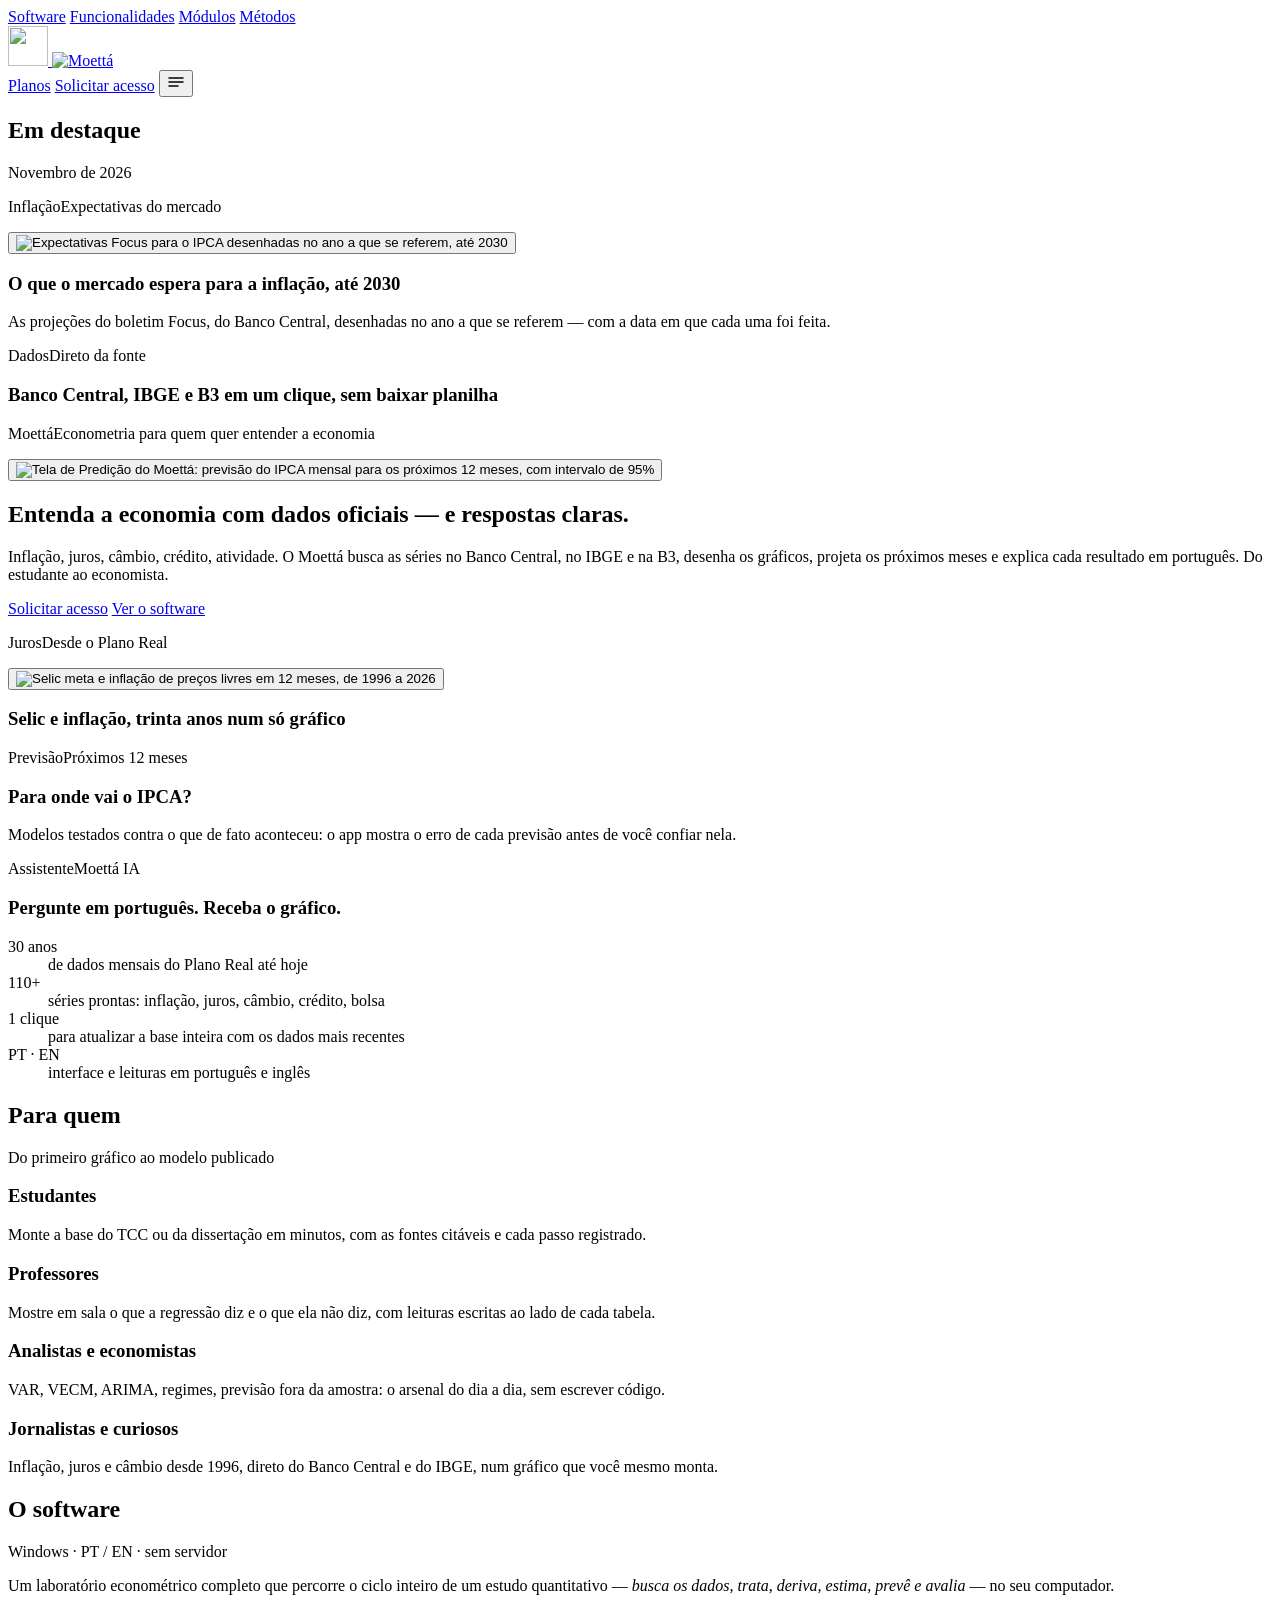
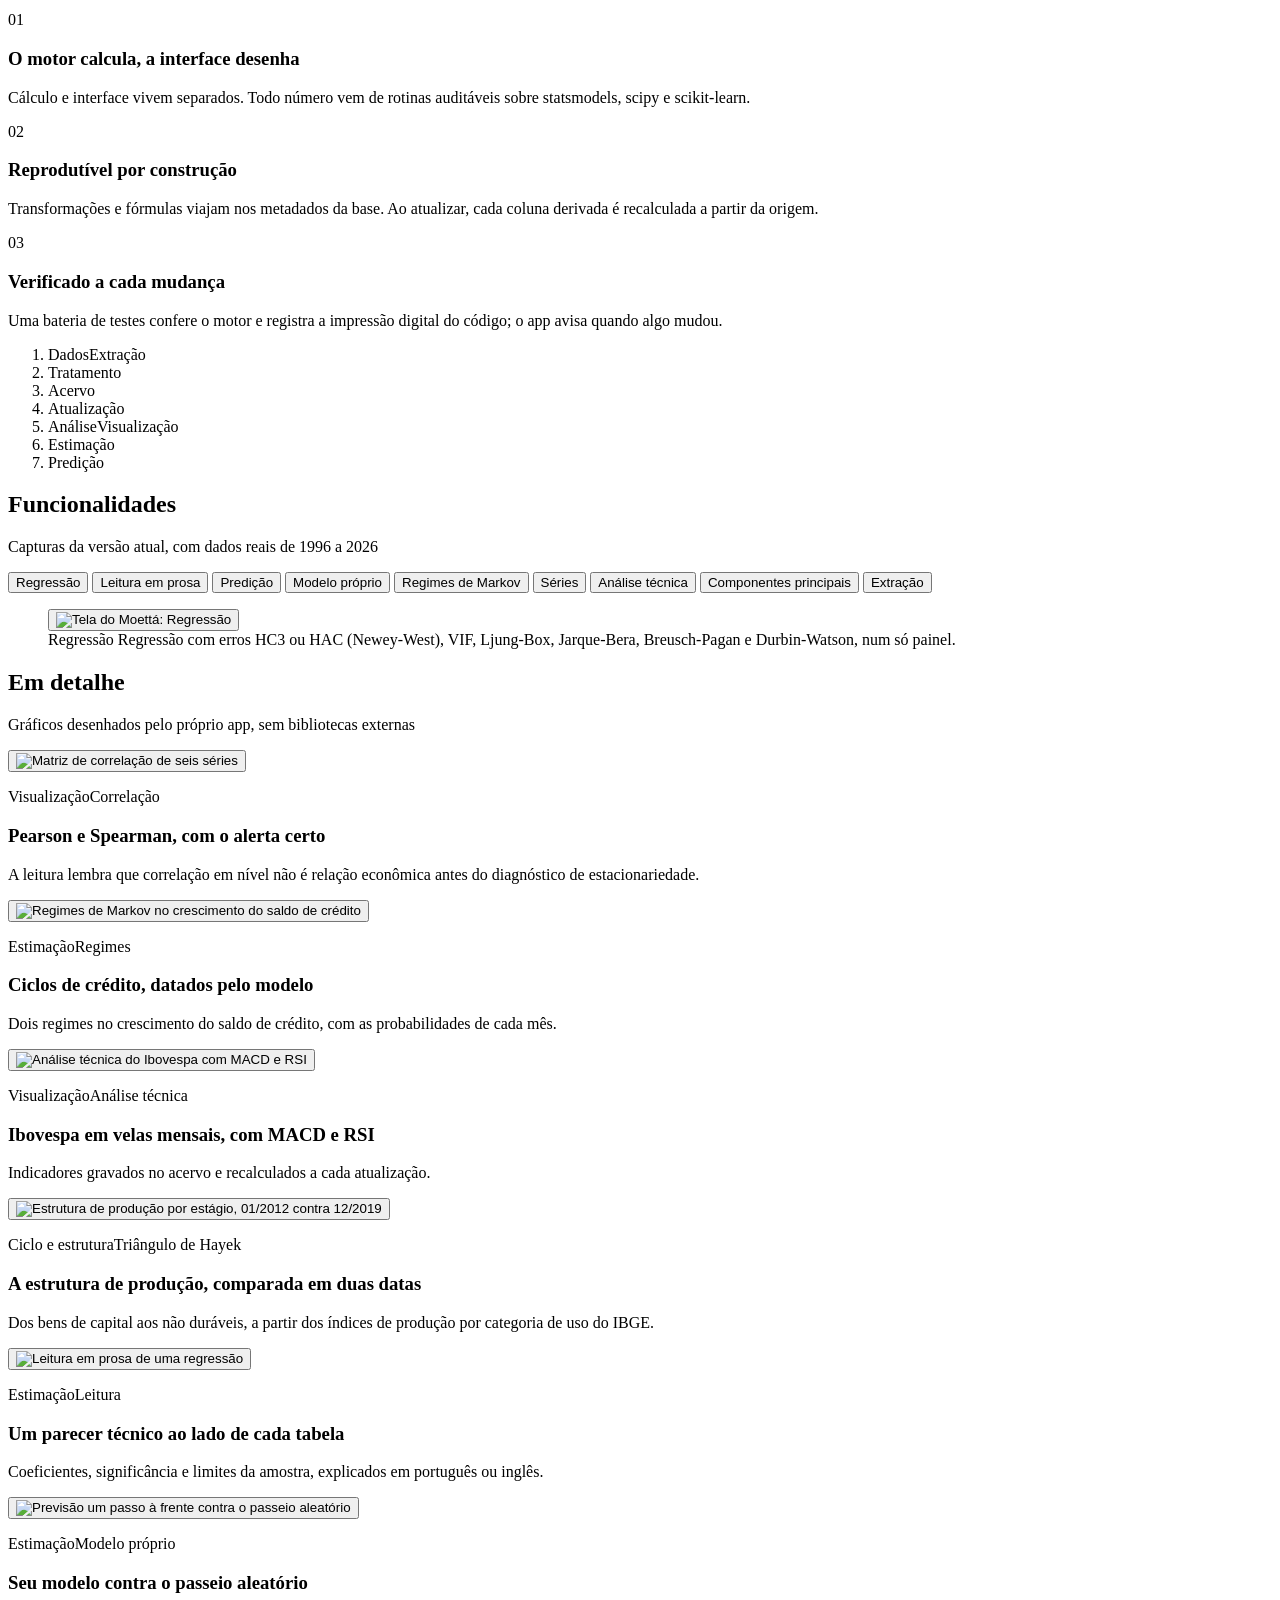
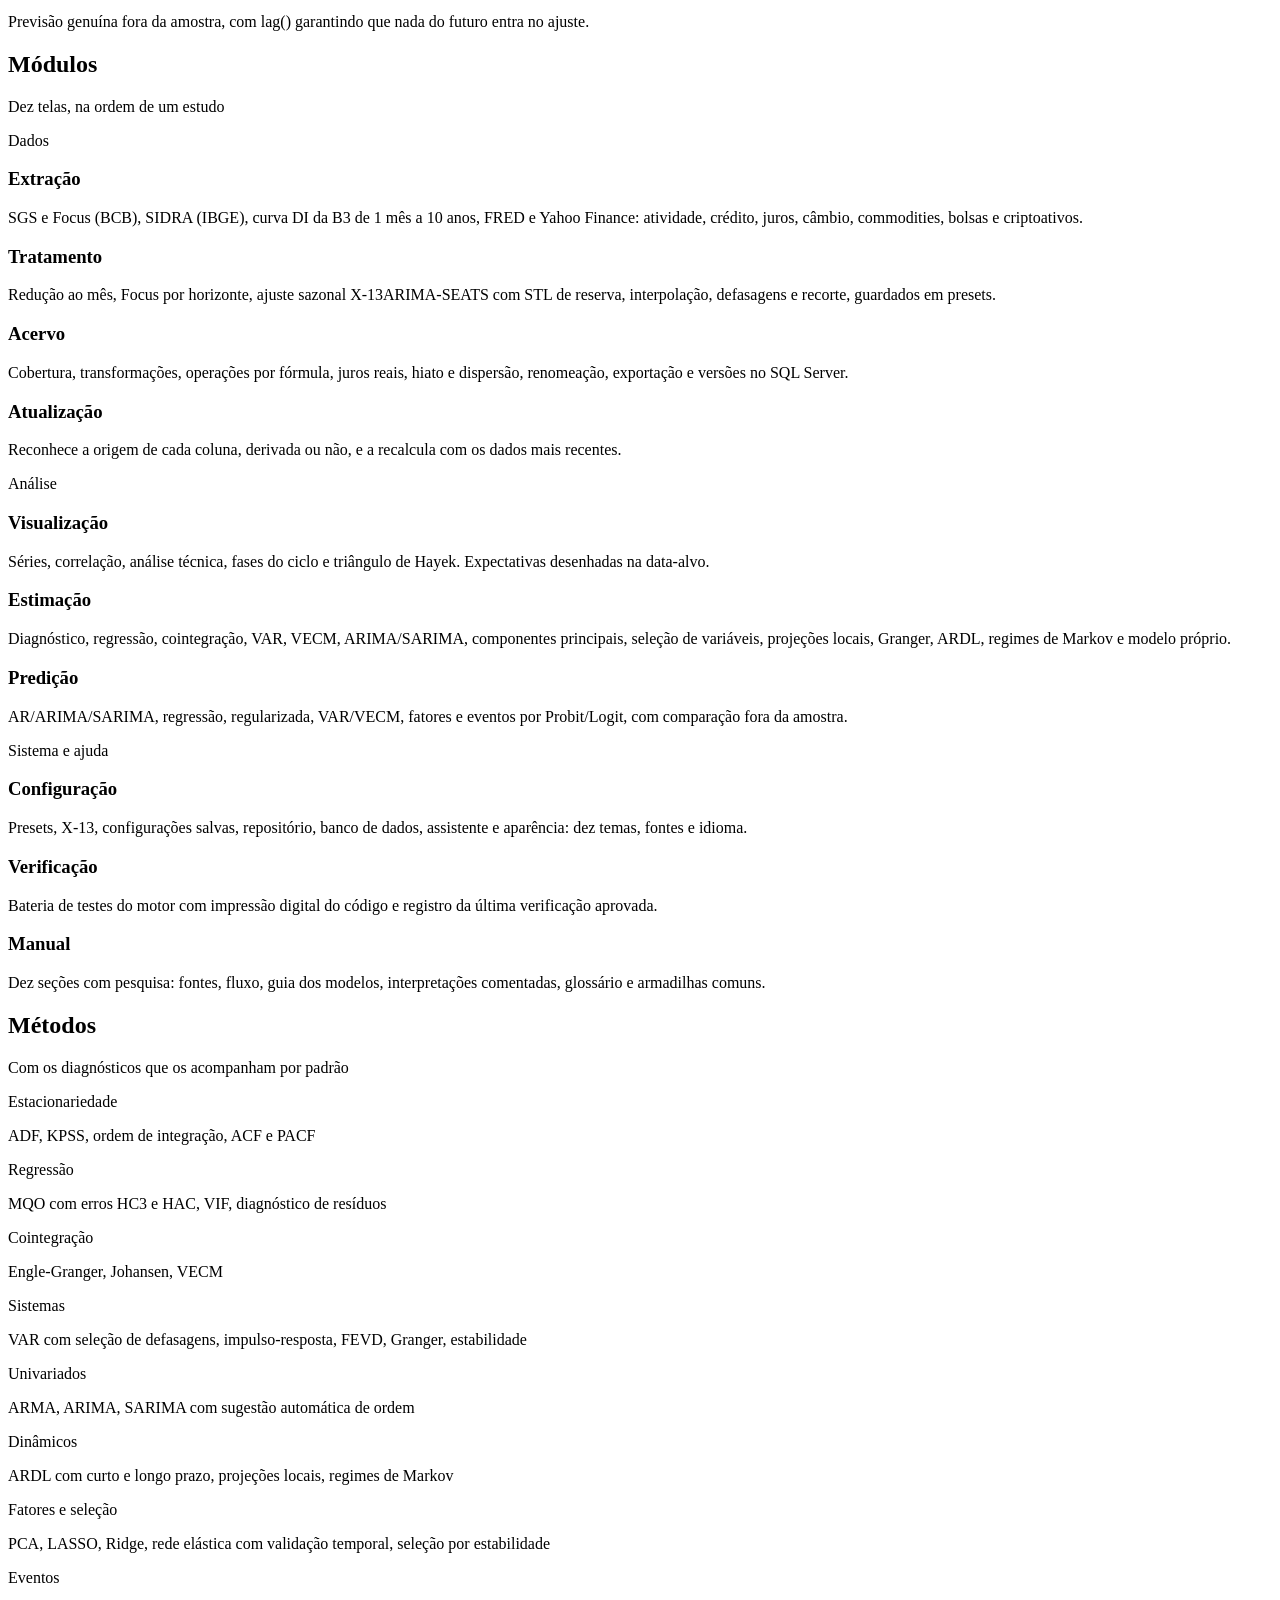
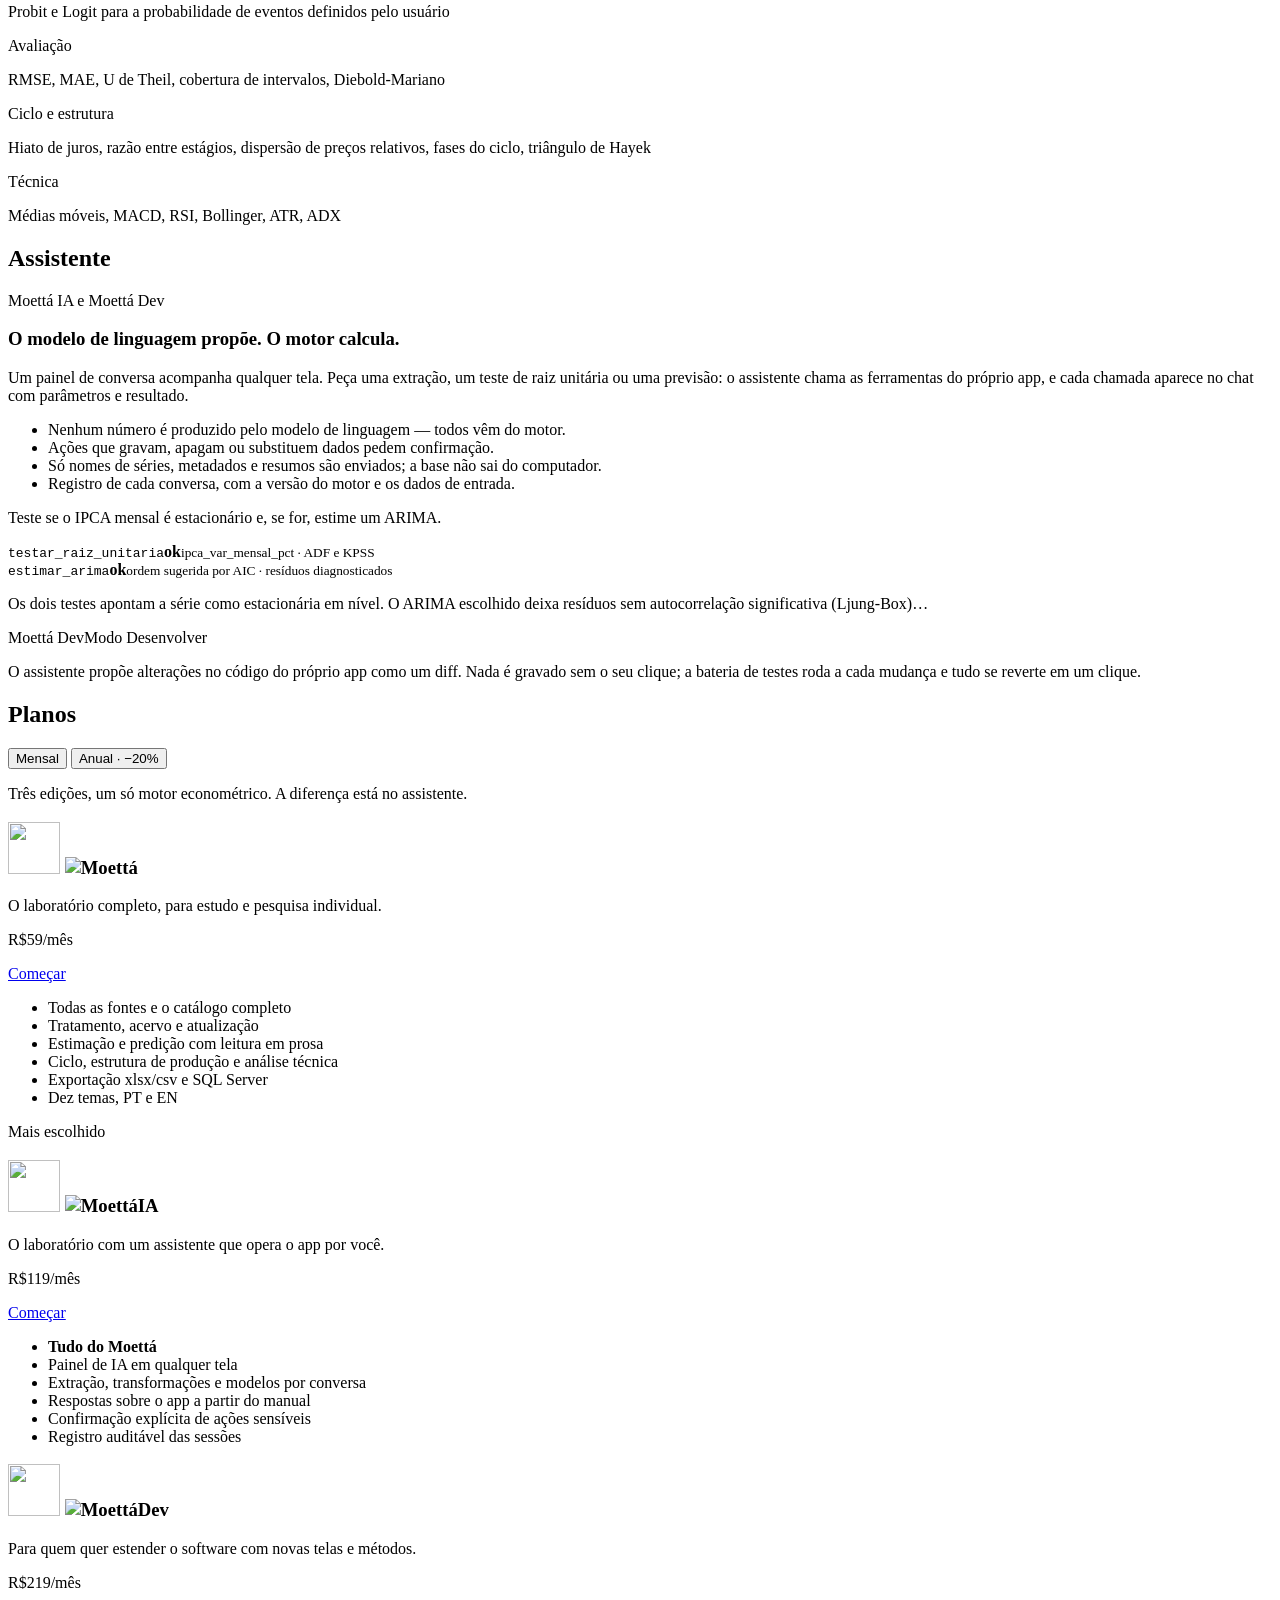
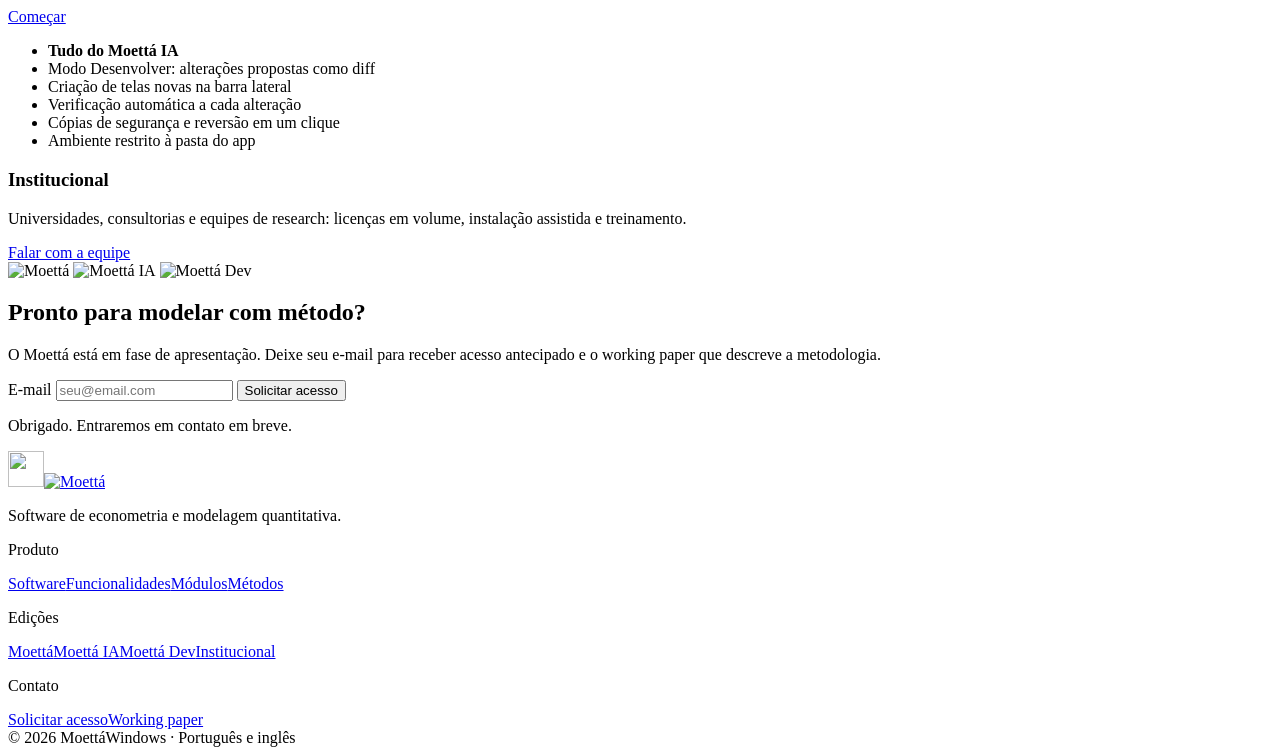
==== index.html @ a1c8d297 "Add files via upload" ====
<!doctype html>
<html lang="pt-BR">
<head>
  <meta charset="utf-8">
  <meta name="viewport" content="width=device-width, initial-scale=1">
  <title>Moettá — Econometria e modelagem quantitativa</title>
  <meta name="description" content="Moettá é um software de econometria e modelagem quantitativa: extração de dados oficiais, tratamento, estimação, predição e leitura dos resultados em prosa, numa janela nativa.">
  <meta name="theme-color" content="#F7F6F2">
  <meta property="og:title" content="Moettá — Econometria e modelagem quantitativa">
  <meta property="og:description" content="Do dado oficial à leitura do resultado. Extração, tratamento, estimação e predição num só lugar.">
  <meta property="og:image" content="/assets/img/previsao.webp">
  <link rel="icon" href="/assets/marca/favicon.ico" sizes="any">
  <link rel="icon" href="/assets/marca/moetta-128.png" type="image/png">
  <link rel="apple-touch-icon" href="/assets/marca/moetta-512.png">
  <link rel="preconnect" href="https://fonts.googleapis.com">
  <link rel="preconnect" href="https://fonts.gstatic.com" crossorigin>
  <link href="https://fonts.googleapis.com/css2?family=Inter+Tight:wght@500;600;700&family=Inter:wght@400;500&family=JetBrains+Mono:wght@700&family=Newsreader:ital,opsz,wght@0,6..72,400;1,6..72,400&display=swap" rel="stylesheet">
  <link rel="stylesheet" href="/styles.css?v=3">
</head>
<body>

<!-- ================= NAV ================= -->
<header class="nav" id="topo">
  <div class="wrap nav__inner">
    <nav class="nav__left" aria-label="Seções">
      <a class="pill" href="#software">Software</a>
      <a class="pill" href="#funcionalidades">Funcionalidades</a>
      <a class="pill" href="#modulos">Módulos</a>
      <a class="pill" href="#metodos">Métodos</a>
    </nav>
    <a href="#topo" class="lockup lockup--nav" aria-label="Moettá, início">
      <img class="lockup__logo" src="/assets/marca/moetta-128.png" alt="" width="40" height="40">
      <img class="lockup__nome" src="/assets/marca/moetta-nome.svg" alt="Moettá" width="115" height="30">
    </a>
    <div class="nav__right">
      <a class="pill" href="#planos">Planos</a>
      <a class="pill pill--dark" href="#contato">Solicitar acesso</a>
      <button class="icon-btn nav__toggle" aria-label="Abrir menu" aria-expanded="false">
        <svg width="18" height="18" viewBox="0 0 18 18" aria-hidden="true"><path d="M2 5h14M2 9h14M2 13h9" stroke="currentColor" stroke-width="1.5" stroke-linecap="round"/></svg>
      </button>
    </div>
  </div>
  <div class="drawer" hidden>
    <div class="wrap drawer__inner">
      <a href="#software">Software</a><a href="#funcionalidades">Funcionalidades</a><a href="#modulos">Módulos</a>
      <a href="#metodos">Métodos</a><a href="#ia">Assistente</a><a href="#planos">Planos</a><a href="#contato">Solicitar acesso</a>
    </div>
  </div>
</header>

<main>

<!-- ================= DESTAQUES (grade editorial) ================= -->
<section class="lead wrap">
  <div class="rowhead">
    <h2 class="rowhead__title">Em destaque</h2>
    <p class="rowhead__meta">Novembro de 2026</p>
  </div>

  <div class="lead__grid">
    <!-- coluna esquerda -->
    <div class="lead__col">
      <article class="story">
        <p class="meta"><span class="tag">Inflação</span><span>Expectativas do mercado</span></p>
        <button class="story__img" data-lightbox data-src="/assets/img/expectativas.webp" aria-label="Ampliar tela das expectativas de inflação">
          <img src="/assets/img/c-expectativas.webp" alt="Expectativas Focus para o IPCA desenhadas no ano a que se referem, até 2030" width="1093" height="565">
        </button>
        <h3>O que o mercado espera para a inflação, até 2030</h3>
        <p>As projeções do boletim Focus, do Banco Central, desenhadas no ano a que se referem — com a data em que cada uma foi feita.</p>
      </article>
      <article class="story story--rule">
        <p class="meta"><span class="tag">Dados</span><span>Direto da fonte</span></p>
        <h3>Banco Central, IBGE e B3 em um clique, sem baixar planilha</h3>
      </article>
    </div>

    <!-- coluna central -->
    <div class="lead__col lead__col--main">
      <p class="meta"><span class="tag">Moettá</span><span>Econometria para quem quer entender a economia</span></p>
      <button class="feature-shot" data-lightbox data-src="/assets/img/previsao.webp" aria-label="Ampliar tela de predição">
        <img src="/assets/img/previsao.webp" alt="Tela de Predição do Moettá: previsão do IPCA mensal para os próximos 12 meses, com intervalo de 95%" width="1900" height="1055" fetchpriority="high">
      </button>
      <h1>Entenda a economia com dados oficiais — e respostas claras.</h1>
      <p class="lede">Inflação, juros, câmbio, crédito, atividade. O Moettá busca as séries no Banco Central, no IBGE e na B3, desenha os gráficos, projeta os próximos meses e explica cada resultado em português. Do estudante ao economista.</p>
      <div class="actions">
        <a href="#contato" class="btn btn--dark">Solicitar acesso</a>
        <a href="#funcionalidades" class="btn btn--line">Ver o software</a>
      </div>
    </div>

    <!-- coluna direita -->
    <div class="lead__col">
      <article class="story">
        <p class="meta"><span class="tag">Juros</span><span>Desde o Plano Real</span></p>
        <button class="story__img" data-lightbox data-src="/assets/img/series.webp" aria-label="Ampliar tela de Selic e inflação">
          <img src="/assets/img/c-series.webp" alt="Selic meta e inflação de preços livres em 12 meses, de 1996 a 2026" width="1093" height="795">
        </button>
        <h3 class="h3--lg">Selic e inflação, trinta anos num só gráfico</h3>
      </article>
      <article class="story story--rule">
        <p class="meta"><span class="tag">Previsão</span><span>Próximos 12 meses</span></p>
        <h3 class="h3--lg">Para onde vai o IPCA?</h3>
        <p>Modelos testados contra o que de fato aconteceu: o app mostra o erro de cada previsão antes de você confiar nela.</p>
      </article>
      <article class="story story--rule">
        <p class="meta"><span class="tag">Assistente</span><span>Moettá IA</span></p>
        <h3 class="h3--lg">Pergunte em português. Receba o gráfico.</h3>
      </article>
    </div>
  </div>

  <dl class="figures">
    <div><dt>30 anos</dt><dd>de dados mensais do Plano Real até hoje</dd></div>
    <div><dt>110+</dt><dd>séries prontas: inflação, juros, câmbio, crédito, bolsa</dd></div>
    <div><dt>1 clique</dt><dd>para atualizar a base inteira com os dados mais recentes</dd></div>
    <div><dt>PT · EN</dt><dd>interface e leituras em português e inglês</dd></div>
  </dl>
</section>

<!-- ================= PARA QUEM ================= -->
<section class="audience wrap">
  <div class="rowhead">
    <h2 class="rowhead__title">Para quem</h2>
    <p class="rowhead__meta">Do primeiro gráfico ao modelo publicado</p>
  </div>
  <div class="audience__grid">
    <article><h3>Estudantes</h3><p>Monte a base do TCC ou da dissertação em minutos, com as fontes citáveis e cada passo registrado.</p></article>
    <article><h3>Professores</h3><p>Mostre em sala o que a regressão diz e o que ela não diz, com leituras escritas ao lado de cada tabela.</p></article>
    <article><h3>Analistas e economistas</h3><p>VAR, VECM, ARIMA, regimes, previsão fora da amostra: o arsenal do dia a dia, sem escrever código.</p></article>
    <article><h3>Jornalistas e curiosos</h3><p>Inflação, juros e câmbio desde 1996, direto do Banco Central e do IBGE, num gráfico que você mesmo monta.</p></article>
  </div>
</section>

<!-- ================= SOFTWARE ================= -->
<section class="section wrap" id="software">
  <div class="rowhead">
    <h2 class="rowhead__title">O software</h2>
    <p class="rowhead__meta">Windows · PT / EN · sem servidor</p>
  </div>
  <div class="statement">
    <p class="statement__big">Um laboratório econométrico completo que percorre o ciclo inteiro de um estudo quantitativo — <em>busca os dados, trata, deriva, estima, prevê e avalia</em> — no seu computador.</p>
    <div class="principles">
      <article>
        <span class="num">01</span>
        <h3>O motor calcula, a interface desenha</h3>
        <p>Cálculo e interface vivem separados. Todo número vem de rotinas auditáveis sobre statsmodels, scipy e scikit-learn.</p>
      </article>
      <article>
        <span class="num">02</span>
        <h3>Reprodutível por construção</h3>
        <p>Transformações e fórmulas viajam nos metadados da base. Ao atualizar, cada coluna derivada é recalculada a partir da origem.</p>
      </article>
      <article>
        <span class="num">03</span>
        <h3>Verificado a cada mudança</h3>
        <p>Uma bateria de testes confere o motor e registra a impressão digital do código; o app avisa quando algo mudou.</p>
      </article>
    </div>
  </div>

  <ol class="flow" aria-label="Fluxo de trabalho">
    <li><span>Dados</span>Extração</li>
    <li>Tratamento</li>
    <li>Acervo</li>
    <li>Atualização</li>
    <li><span>Análise</span>Visualização</li>
    <li>Estimação</li>
    <li>Predição</li>
  </ol>
</section>

<!-- ================= FUNCIONALIDADES ================= -->
<section class="section section--tint" id="funcionalidades">
  <div class="wrap">
    <div class="rowhead">
      <h2 class="rowhead__title">Funcionalidades</h2>
      <p class="rowhead__meta">Capturas da versão atual, com dados reais de 1996 a 2026</p>
    </div>

    <div class="tabs" role="tablist" aria-label="Telas do software">
      <button role="tab" aria-selected="true" data-img="regressao" data-cap="Regressão com erros HC3 ou HAC (Newey-West), VIF, Ljung-Box, Jarque-Bera, Breusch-Pagan e Durbin-Watson, num só painel.">Regressão</button>
      <button role="tab" aria-selected="false" data-img="leitura" data-cap="A mesma regressão, lida em prosa: o que cada coeficiente diz, com que confiança, e o que a amostra não permite afirmar.">Leitura em prosa</button>
      <button role="tab" aria-selected="false" data-img="previsao" data-cap="Previsão SARIMA com intervalo, trecho de teste e métricas fora da amostra: RMSE, MAE, U de Theil e cobertura.">Predição</button>
      <button role="tab" aria-selected="false" data-img="modelo-proprio" data-cap="Escreva o modelo com fórmulas — lag(), diff(), log(), interações — e avalie-o um passo à frente contra o passeio aleatório.">Modelo próprio</button>
      <button role="tab" aria-selected="false" data-img="regimes" data-cap="Mudança de regime de Markov: a série com o regime dominante e as probabilidades suavizadas de cada estado.">Regimes de Markov</button>
      <button role="tab" aria-selected="false" data-img="series" data-cap="Séries no tempo com eixo secundário, painéis separados, zoom por retângulo e cursor com valores.">Séries</button>
      <button role="tab" aria-selected="false" data-img="analise-tecnica" data-cap="Velas mensais, médias, Bollinger, MACD, RSI, ATR e ADX, com leitura técnica da última observação.">Análise técnica</button>
      <button role="tab" aria-selected="false" data-img="componentes" data-cap="Componentes principais com variância explicada, cargas, componentes no tempo e gravação dos fatores no acervo.">Componentes principais</button>
      <button role="tab" aria-selected="false" data-img="extracao" data-cap="Catálogo agrupado por tema, com pesquisa por nome, código, fonte ou tema, e prazos da curva DI à escolha.">Extração</button>
    </div>

    <figure class="stage">
      <button class="frame" data-lightbox aria-label="Ampliar imagem">
        <img class="js-stage-img" src="/assets/img/regressao.webp" alt="Tela do Moettá: Regressão" width="1900" height="1055" loading="lazy">
      </button>
      <figcaption>
        <span class="js-stage-title">Regressão</span>
        <span class="js-stage-cap">Regressão com erros HC3 ou HAC (Newey-West), VIF, Ljung-Box, Jarque-Bera, Breusch-Pagan e Durbin-Watson, num só painel.</span>
      </figcaption>
    </figure>
  </div>
</section>

<!-- ================= EM DETALHE ================= -->
<section class="section wrap">
  <div class="rowhead">
    <h2 class="rowhead__title">Em detalhe</h2>
    <p class="rowhead__meta">Gráficos desenhados pelo próprio app, sem bibliotecas externas</p>
  </div>
  <div class="cards">
    <article class="card">
      <button class="card__img" data-lightbox data-src="/assets/img/correlacao.webp" aria-label="Ampliar"><img src="/assets/img/c-correlacao.webp" alt="Matriz de correlação de seis séries" loading="lazy" width="1093" height="760"></button>
      <p class="meta"><span class="tag">Visualização</span><span>Correlação</span></p>
      <h3>Pearson e Spearman, com o alerta certo</h3>
      <p>A leitura lembra que correlação em nível não é relação econômica antes do diagnóstico de estacionariedade.</p>
    </article>
    <article class="card">
      <button class="card__img" data-lightbox data-src="/assets/img/regimes.webp" aria-label="Ampliar"><img src="/assets/img/c-regimes.webp" alt="Regimes de Markov no crescimento do saldo de crédito" loading="lazy" width="1070" height="725"></button>
      <p class="meta"><span class="tag">Estimação</span><span>Regimes</span></p>
      <h3>Ciclos de crédito, datados pelo modelo</h3>
      <p>Dois regimes no crescimento do saldo de crédito, com as probabilidades de cada mês.</p>
    </article>
    <article class="card">
      <button class="card__img" data-lightbox data-src="/assets/img/analise-tecnica.webp" aria-label="Ampliar"><img src="/assets/img/c-tecnica.webp" alt="Análise técnica do Ibovespa com MACD e RSI" loading="lazy" width="1083" height="690"></button>
      <p class="meta"><span class="tag">Visualização</span><span>Análise técnica</span></p>
      <h3>Ibovespa em velas mensais, com MACD e RSI</h3>
      <p>Indicadores gravados no acervo e recalculados a cada atualização.</p>
    </article>
    <article class="card">
      <button class="card__img" data-lightbox data-src="/assets/img/triangulo.webp" aria-label="Ampliar"><img src="/assets/img/c-triangulo.webp" alt="Estrutura de produção por estágio, 01/2012 contra 12/2019" loading="lazy" width="1091" height="745"></button>
      <p class="meta"><span class="tag">Ciclo e estrutura</span><span>Triângulo de Hayek</span></p>
      <h3>A estrutura de produção, comparada em duas datas</h3>
      <p>Dos bens de capital aos não duráveis, a partir dos índices de produção por categoria de uso do IBGE.</p>
    </article>
    <article class="card">
      <button class="card__img" data-lightbox data-src="/assets/img/leitura.webp" aria-label="Ampliar"><img src="/assets/img/c-leitura.webp" alt="Leitura em prosa de uma regressão" loading="lazy" width="1062" height="683"></button>
      <p class="meta"><span class="tag">Estimação</span><span>Leitura</span></p>
      <h3>Um parecer técnico ao lado de cada tabela</h3>
      <p>Coeficientes, significância e limites da amostra, explicados em português ou inglês.</p>
    </article>
    <article class="card">
      <button class="card__img" data-lightbox data-src="/assets/img/modelo-proprio.webp" aria-label="Ampliar"><img src="/assets/img/c-proprio.webp" alt="Previsão um passo à frente contra o passeio aleatório" loading="lazy" width="1007" height="363"></button>
      <p class="meta"><span class="tag">Estimação</span><span>Modelo próprio</span></p>
      <h3>Seu modelo contra o passeio aleatório</h3>
      <p>Previsão genuína fora da amostra, com lag() garantindo que nada do futuro entra no ajuste.</p>
    </article>
  </div>
</section>

<!-- ================= MÓDULOS ================= -->
<section class="section section--tint" id="modulos">
  <div class="wrap">
    <div class="rowhead">
      <h2 class="rowhead__title">Módulos</h2>
      <p class="rowhead__meta">Dez telas, na ordem de um estudo</p>
    </div>
    <div class="modules">
      <div class="modules__col">
        <p class="modules__label">Dados</p>
        <div class="mod"><h3>Extração</h3><p>SGS e Focus (BCB), SIDRA (IBGE), curva DI da B3 de 1 mês a 10 anos, FRED e Yahoo Finance: atividade, crédito, juros, câmbio, commodities, bolsas e criptoativos.</p></div>
        <div class="mod"><h3>Tratamento</h3><p>Redução ao mês, Focus por horizonte, ajuste sazonal X-13ARIMA-SEATS com STL de reserva, interpolação, defasagens e recorte, guardados em presets.</p></div>
        <div class="mod"><h3>Acervo</h3><p>Cobertura, transformações, operações por fórmula, juros reais, hiato e dispersão, renomeação, exportação e versões no SQL Server.</p></div>
        <div class="mod"><h3>Atualização</h3><p>Reconhece a origem de cada coluna, derivada ou não, e a recalcula com os dados mais recentes.</p></div>
      </div>
      <div class="modules__col">
        <p class="modules__label">Análise</p>
        <div class="mod"><h3>Visualização</h3><p>Séries, correlação, análise técnica, fases do ciclo e triângulo de Hayek. Expectativas desenhadas na data-alvo.</p></div>
        <div class="mod"><h3>Estimação</h3><p>Diagnóstico, regressão, cointegração, VAR, VECM, ARIMA/SARIMA, componentes principais, seleção de variáveis, projeções locais, Granger, ARDL, regimes de Markov e modelo próprio.</p></div>
        <div class="mod"><h3>Predição</h3><p>AR/ARIMA/SARIMA, regressão, regularizada, VAR/VECM, fatores e eventos por Probit/Logit, com comparação fora da amostra.</p></div>
      </div>
      <div class="modules__col">
        <p class="modules__label">Sistema e ajuda</p>
        <div class="mod"><h3>Configuração</h3><p>Presets, X-13, configurações salvas, repositório, banco de dados, assistente e aparência: dez temas, fontes e idioma.</p></div>
        <div class="mod"><h3>Verificação</h3><p>Bateria de testes do motor com impressão digital do código e registro da última verificação aprovada.</p></div>
        <div class="mod"><h3>Manual</h3><p>Dez seções com pesquisa: fontes, fluxo, guia dos modelos, interpretações comentadas, glossário e armadilhas comuns.</p></div>
      </div>
    </div>
  </div>
</section>

<!-- ================= MÉTODOS ================= -->
<section class="section wrap" id="metodos">
  <div class="rowhead">
    <h2 class="rowhead__title">Métodos</h2>
    <p class="rowhead__meta">Com os diagnósticos que os acompanham por padrão</p>
  </div>
  <div class="spec">
    <div class="spec__row"><span>Estacionariedade</span><p>ADF, KPSS, ordem de integração, ACF e PACF</p></div>
    <div class="spec__row"><span>Regressão</span><p>MQO com erros HC3 e HAC, VIF, diagnóstico de resíduos</p></div>
    <div class="spec__row"><span>Cointegração</span><p>Engle-Granger, Johansen, VECM</p></div>
    <div class="spec__row"><span>Sistemas</span><p>VAR com seleção de defasagens, impulso-resposta, FEVD, Granger, estabilidade</p></div>
    <div class="spec__row"><span>Univariados</span><p>ARMA, ARIMA, SARIMA com sugestão automática de ordem</p></div>
    <div class="spec__row"><span>Dinâmicos</span><p>ARDL com curto e longo prazo, projeções locais, regimes de Markov</p></div>
    <div class="spec__row"><span>Fatores e seleção</span><p>PCA, LASSO, Ridge, rede elástica com validação temporal, seleção por estabilidade</p></div>
    <div class="spec__row"><span>Eventos</span><p>Probit e Logit para a probabilidade de eventos definidos pelo usuário</p></div>
    <div class="spec__row"><span>Avaliação</span><p>RMSE, MAE, U de Theil, cobertura de intervalos, Diebold-Mariano</p></div>
    <div class="spec__row"><span>Ciclo e estrutura</span><p>Hiato de juros, razão entre estágios, dispersão de preços relativos, fases do ciclo, triângulo de Hayek</p></div>
    <div class="spec__row"><span>Técnica</span><p>Médias móveis, MACD, RSI, Bollinger, ATR, ADX</p></div>
  </div>
</section>

<!-- ================= IA ================= -->
<section class="section section--tint" id="ia">
  <div class="wrap">
    <div class="rowhead">
      <h2 class="rowhead__title">Assistente</h2>
      <p class="rowhead__meta">Moettá IA e Moettá Dev</p>
    </div>
    <div class="ia">
      <div>
        <h3 class="display">O modelo de linguagem propõe. O motor calcula.</h3>
        <p class="lede">Um painel de conversa acompanha qualquer tela. Peça uma extração, um teste de raiz unitária ou uma previsão: o assistente chama as ferramentas do próprio app, e cada chamada aparece no chat com parâmetros e resultado.</p>
        <ul class="checks">
          <li>Nenhum número é produzido pelo modelo de linguagem — todos vêm do motor.</li>
          <li>Ações que gravam, apagam ou substituem dados pedem confirmação.</li>
          <li>Só nomes de séries, metadados e resumos são enviados; a base não sai do computador.</li>
          <li>Registro de cada conversa, com a versão do motor e os dados de entrada.</li>
        </ul>
      </div>
      <div class="ia__side">
        <div class="chat">
          <p class="chat__me">Teste se o IPCA mensal é estacionário e, se for, estime um ARIMA.</p>
          <div class="chat__tool"><code>testar_raiz_unitaria</code><b>ok</b><small>ipca_var_mensal_pct · ADF e KPSS</small></div>
          <div class="chat__tool"><code>estimar_arima</code><b>ok</b><small>ordem sugerida por AIC · resíduos diagnosticados</small></div>
          <p class="chat__ai">Os dois testes apontam a série como estacionária em nível. O ARIMA escolhido deixa resíduos sem autocorrelação significativa (Ljung-Box)…</p>
        </div>
        <div class="dev">
          <p class="meta"><span class="tag tag--gold">Moettá Dev</span><span>Modo Desenvolver</span></p>
          <p>O assistente propõe alterações no código do próprio app como um diff. Nada é gravado sem o seu clique; a bateria de testes roda a cada mudança e tudo se reverte em um clique.</p>
        </div>
      </div>
    </div>
  </div>
</section>

<!-- ================= PLANOS ================= -->
<section class="section wrap" id="planos">
  <div class="rowhead">
    <h2 class="rowhead__title">Planos</h2>
    <div class="billing" role="group" aria-label="Período de cobrança">
      <button class="is-on" data-billing="mensal">Mensal</button>
      <button data-billing="anual">Anual · −20%</button>
    </div>
  </div>
  <p class="plans__intro">Três edições, um só motor econométrico. A diferença está no assistente.</p>

  <div class="plans">
    <article class="plan">
      <h3 class="lockup lockup--plan">
        <img class="lockup__logo" src="/assets/marca/moetta-128.png" alt="" width="52" height="52">
        <span class="lockup__txt"><img class="lockup__nome" src="/assets/marca/moetta-nome.svg" alt="Moettá" width="115" height="30"></span>
      </h3>
      <p class="plan__desc">O laboratório completo, para estudo e pesquisa individual.</p>
      <p class="plan__price"><span class="cur">R$</span><span class="js-price" data-m="59" data-a="47">59</span><span class="per">/mês</span></p>
      <a href="#contato" class="btn btn--line btn--block">Começar</a>
      <ul>
        <li>Todas as fontes e o catálogo completo</li>
        <li>Tratamento, acervo e atualização</li>
        <li>Estimação e predição com leitura em prosa</li>
        <li>Ciclo, estrutura de produção e análise técnica</li>
        <li>Exportação xlsx/csv e SQL Server</li>
        <li>Dez temas, PT e EN</li>
      </ul>
    </article>
    <article class="plan plan--featured">
      <p class="plan__flag">Mais escolhido</p>
      <h3 class="lockup lockup--plan">
        <img class="lockup__logo" src="/assets/marca/moetta-ia-128.png" alt="" width="52" height="52">
        <span class="lockup__txt"><img class="lockup__nome" src="/assets/marca/moetta-nome-claro.svg" alt="Moettá" width="100" height="26"><b class="lockup__suf lockup__suf--claro">IA</b></span>
      </h3>
      <p class="plan__desc">O laboratório com um assistente que opera o app por você.</p>
      <p class="plan__price"><span class="cur">R$</span><span class="js-price" data-m="119" data-a="95">119</span><span class="per">/mês</span></p>
      <a href="#contato" class="btn btn--light btn--block">Começar</a>
      <ul>
        <li><strong>Tudo do Moettá</strong></li>
        <li>Painel de IA em qualquer tela</li>
        <li>Extração, transformações e modelos por conversa</li>
        <li>Respostas sobre o app a partir do manual</li>
        <li>Confirmação explícita de ações sensíveis</li>
        <li>Registro auditável das sessões</li>
      </ul>
    </article>
    <article class="plan">
      <h3 class="lockup lockup--plan">
        <img class="lockup__logo" src="/assets/marca/moetta-dev-128.png" alt="" width="52" height="52">
        <span class="lockup__txt"><img class="lockup__nome" src="/assets/marca/moetta-nome.svg" alt="Moettá" width="100" height="26"><b class="lockup__suf">Dev</b></span>
      </h3>
      <p class="plan__desc">Para quem quer estender o software com novas telas e métodos.</p>
      <p class="plan__price"><span class="cur">R$</span><span class="js-price" data-m="219" data-a="175">219</span><span class="per">/mês</span></p>
      <a href="#contato" class="btn btn--line btn--block">Começar</a>
      <ul>
        <li><strong>Tudo do Moettá IA</strong></li>
        <li>Modo Desenvolver: alterações propostas como diff</li>
        <li>Criação de telas novas na barra lateral</li>
        <li>Verificação automática a cada alteração</li>
        <li>Cópias de segurança e reversão em um clique</li>
        <li>Ambiente restrito à pasta do app</li>
      </ul>
    </article>
  </div>

  <div class="institutional">
    <div>
      <h3>Institucional</h3>
      <p>Universidades, consultorias e equipes de research: licenças em volume, instalação assistida e treinamento.</p>
    </div>
    <a href="#contato" class="btn btn--line">Falar com a equipe</a>
  </div>
</section>

<!-- ================= CONTATO ================= -->
<section class="cta" id="contato">
  <div class="wrap cta__inner">
    <div class="editions" aria-label="As três edições do Moettá">
      <img src="/assets/marca/moetta-128.png" alt="Moettá" width="64" height="64">
      <img src="/assets/marca/moetta-ia-128.png" alt="Moettá IA" width="64" height="64">
      <img src="/assets/marca/moetta-dev-128.png" alt="Moettá Dev" width="64" height="64">
    </div>
    <h2>Pronto para modelar com método?</h2>
    <p class="lede">O Moettá está em fase de apresentação. Deixe seu e-mail para receber acesso antecipado e o working paper que descreve a metodologia.</p>
    <form class="cta__form" onsubmit="event.preventDefault(); this.classList.add('is-sent');">
      <label class="sr-only" for="email">E-mail</label>
      <input id="email" type="email" placeholder="seu@email.com" required>
      <button class="btn btn--dark" type="submit">Solicitar acesso</button>
      <p class="cta__thanks">Obrigado. Entraremos em contato em breve.</p>
    </form>
  </div>
</section>

</main>

<footer class="footer">
  <div class="wrap footer__grid">
    <div>
      <a href="#topo" class="lockup lockup--foot" aria-label="Moettá, início"><img class="lockup__logo" src="/assets/marca/moetta-128.png" alt="" width="36" height="36"><img class="lockup__nome" src="/assets/marca/moetta-nome-claro.svg" alt="Moettá" width="92" height="24"></a>
      <p class="footer__note">Software de econometria e modelagem quantitativa.</p>
    </div>
    <div><p class="footer__h">Produto</p><a href="#software">Software</a><a href="#funcionalidades">Funcionalidades</a><a href="#modulos">Módulos</a><a href="#metodos">Métodos</a></div>
    <div><p class="footer__h">Edições</p><a href="#planos">Moettá</a><a href="#planos">Moettá IA</a><a href="#planos">Moettá Dev</a><a href="#planos">Institucional</a></div>
    <div><p class="footer__h">Contato</p><a href="#contato">Solicitar acesso</a><a href="#contato">Working paper</a></div>
  </div>
  <div class="wrap footer__base"><span>© 2026 Moettá</span><span>Windows · Português e inglês</span></div>
</footer>

<div class="lightbox" hidden>
  <button class="lightbox__close" aria-label="Fechar">×</button>
  <img alt="">
</div>

<script src="/main.js?v=3" defer></script>
</body>
</html>
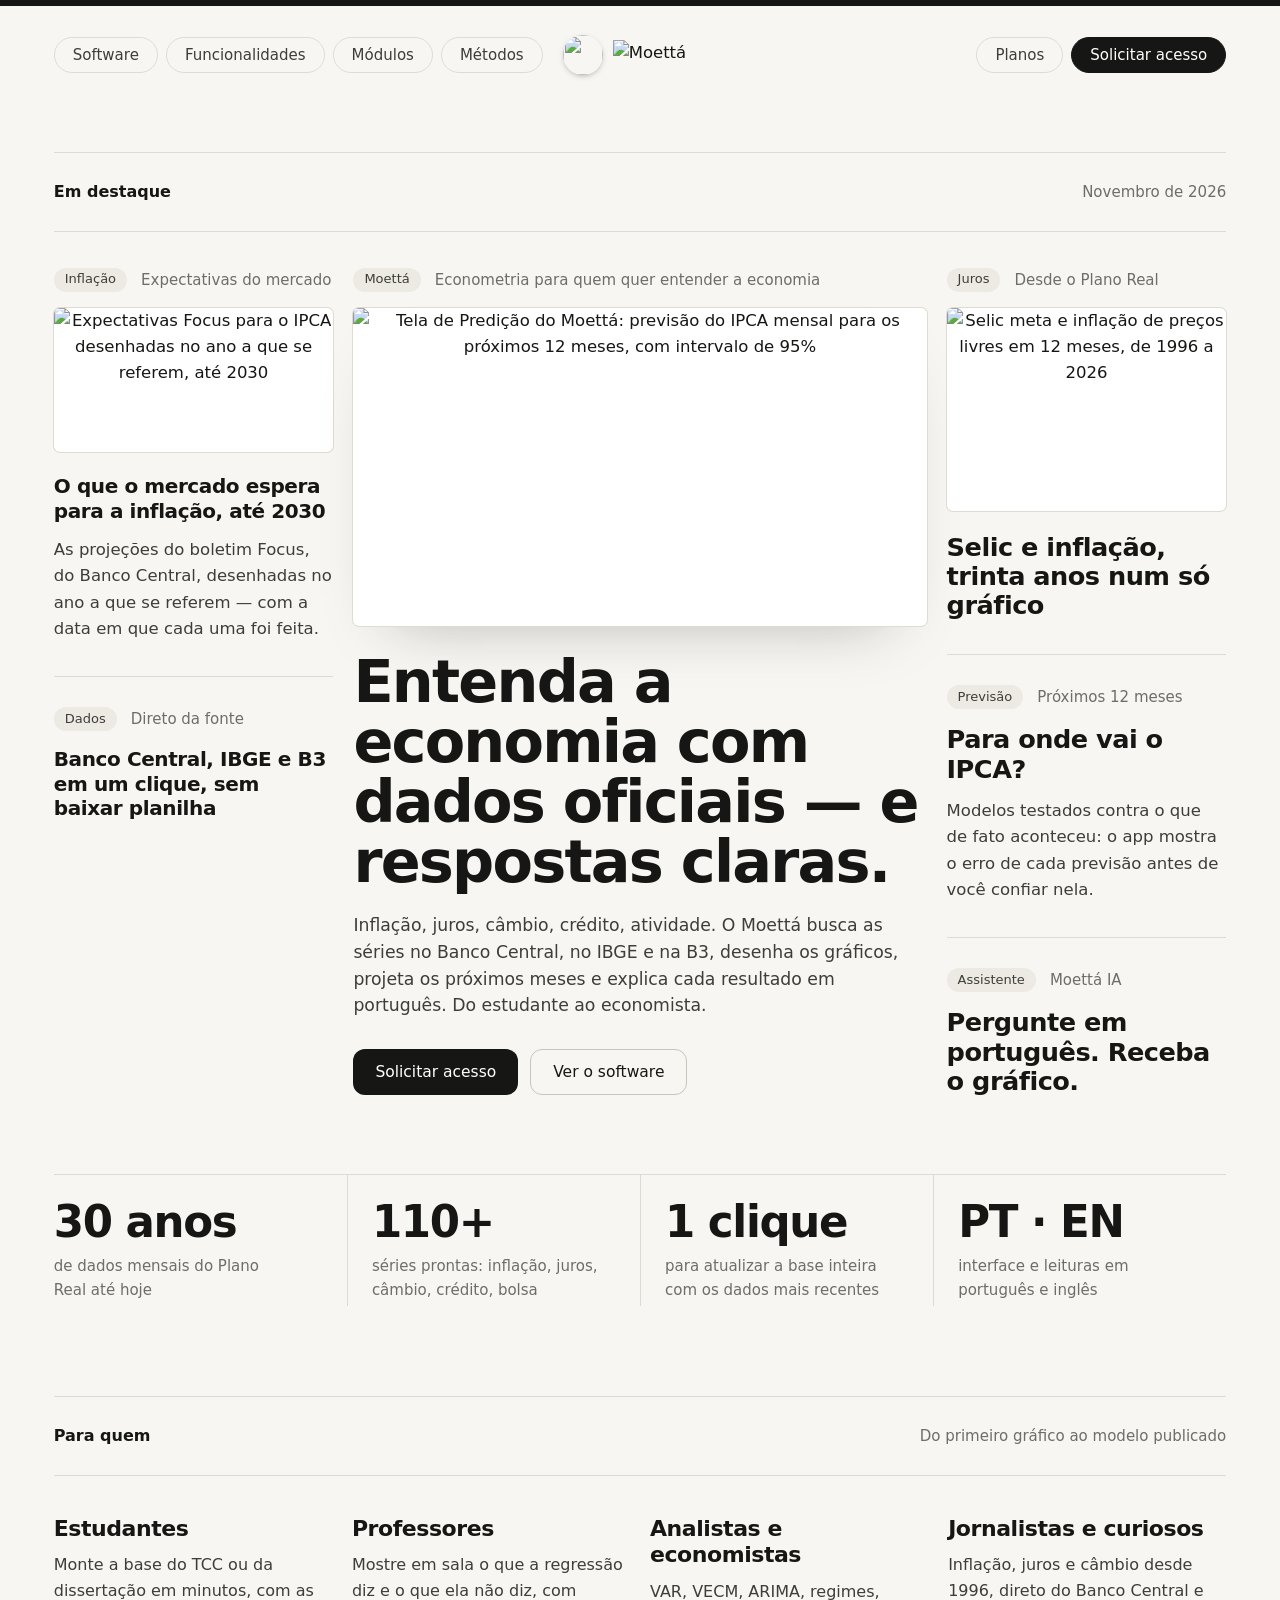
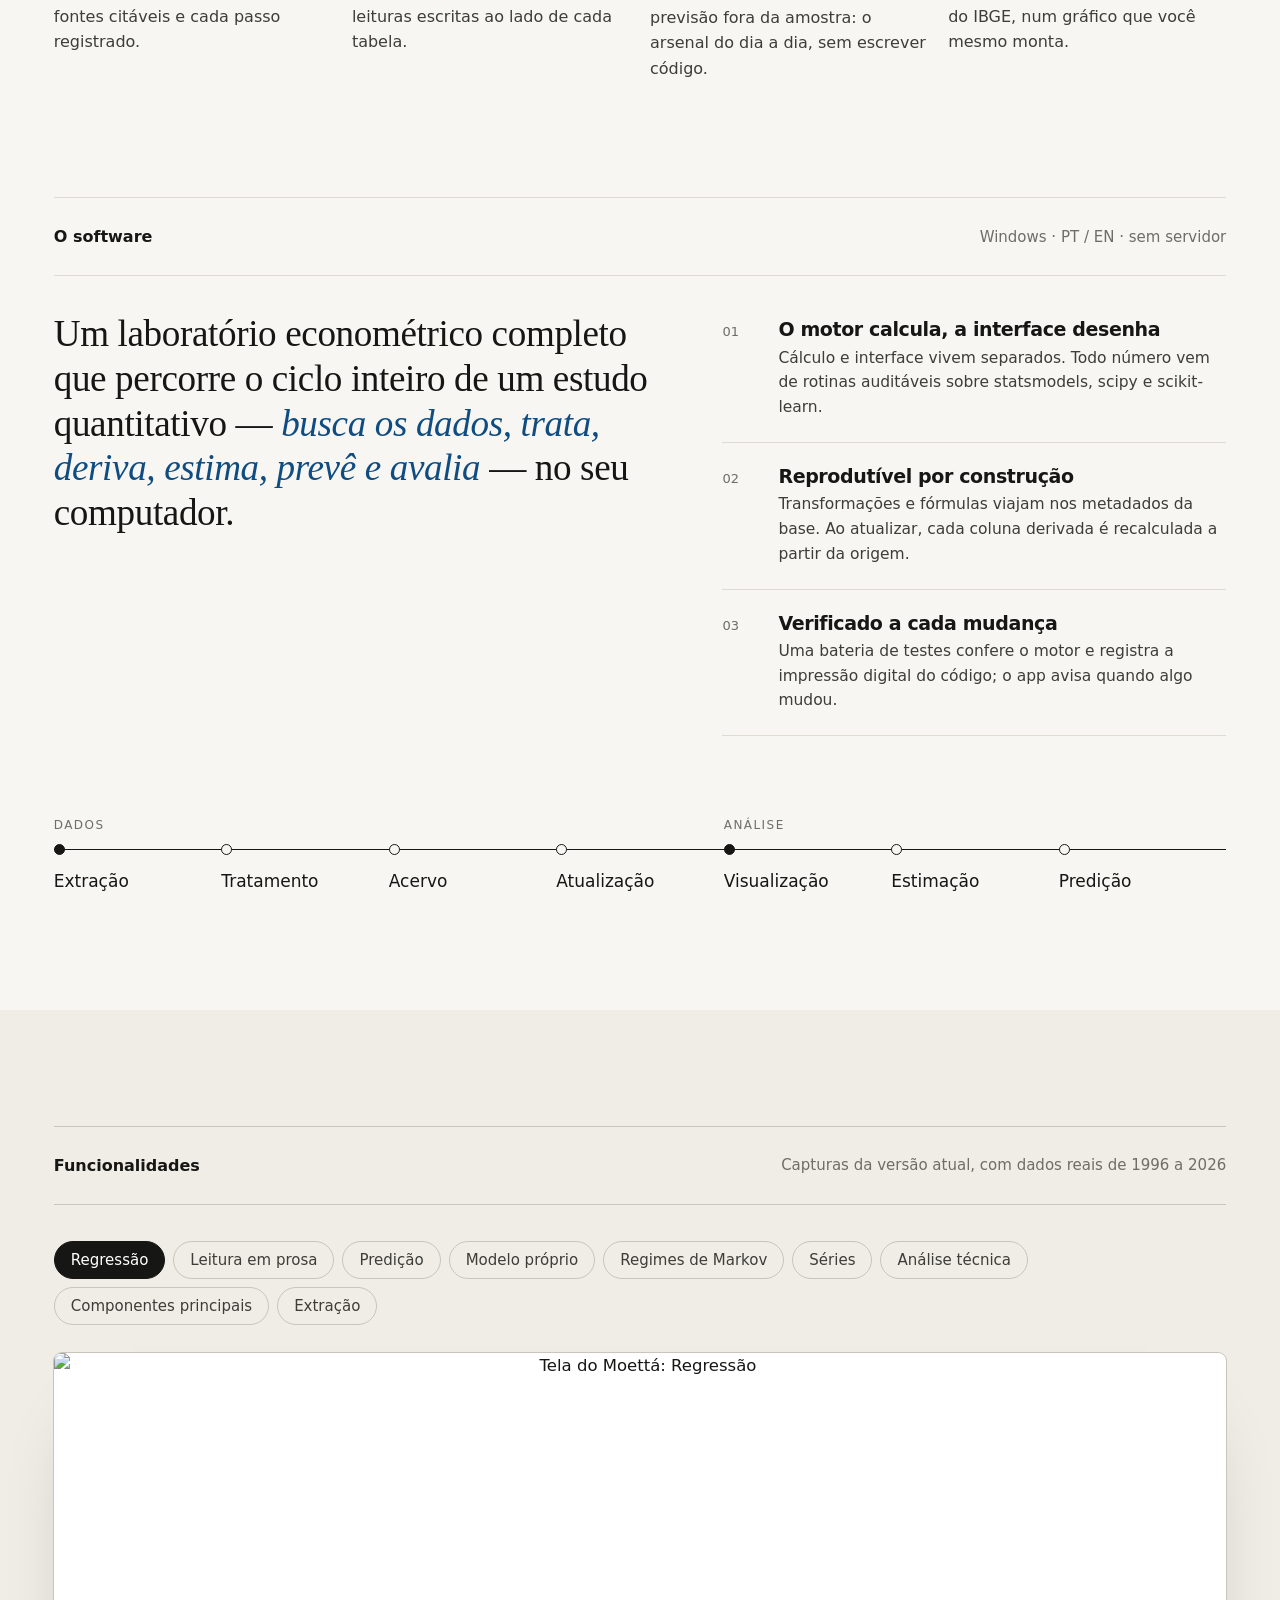
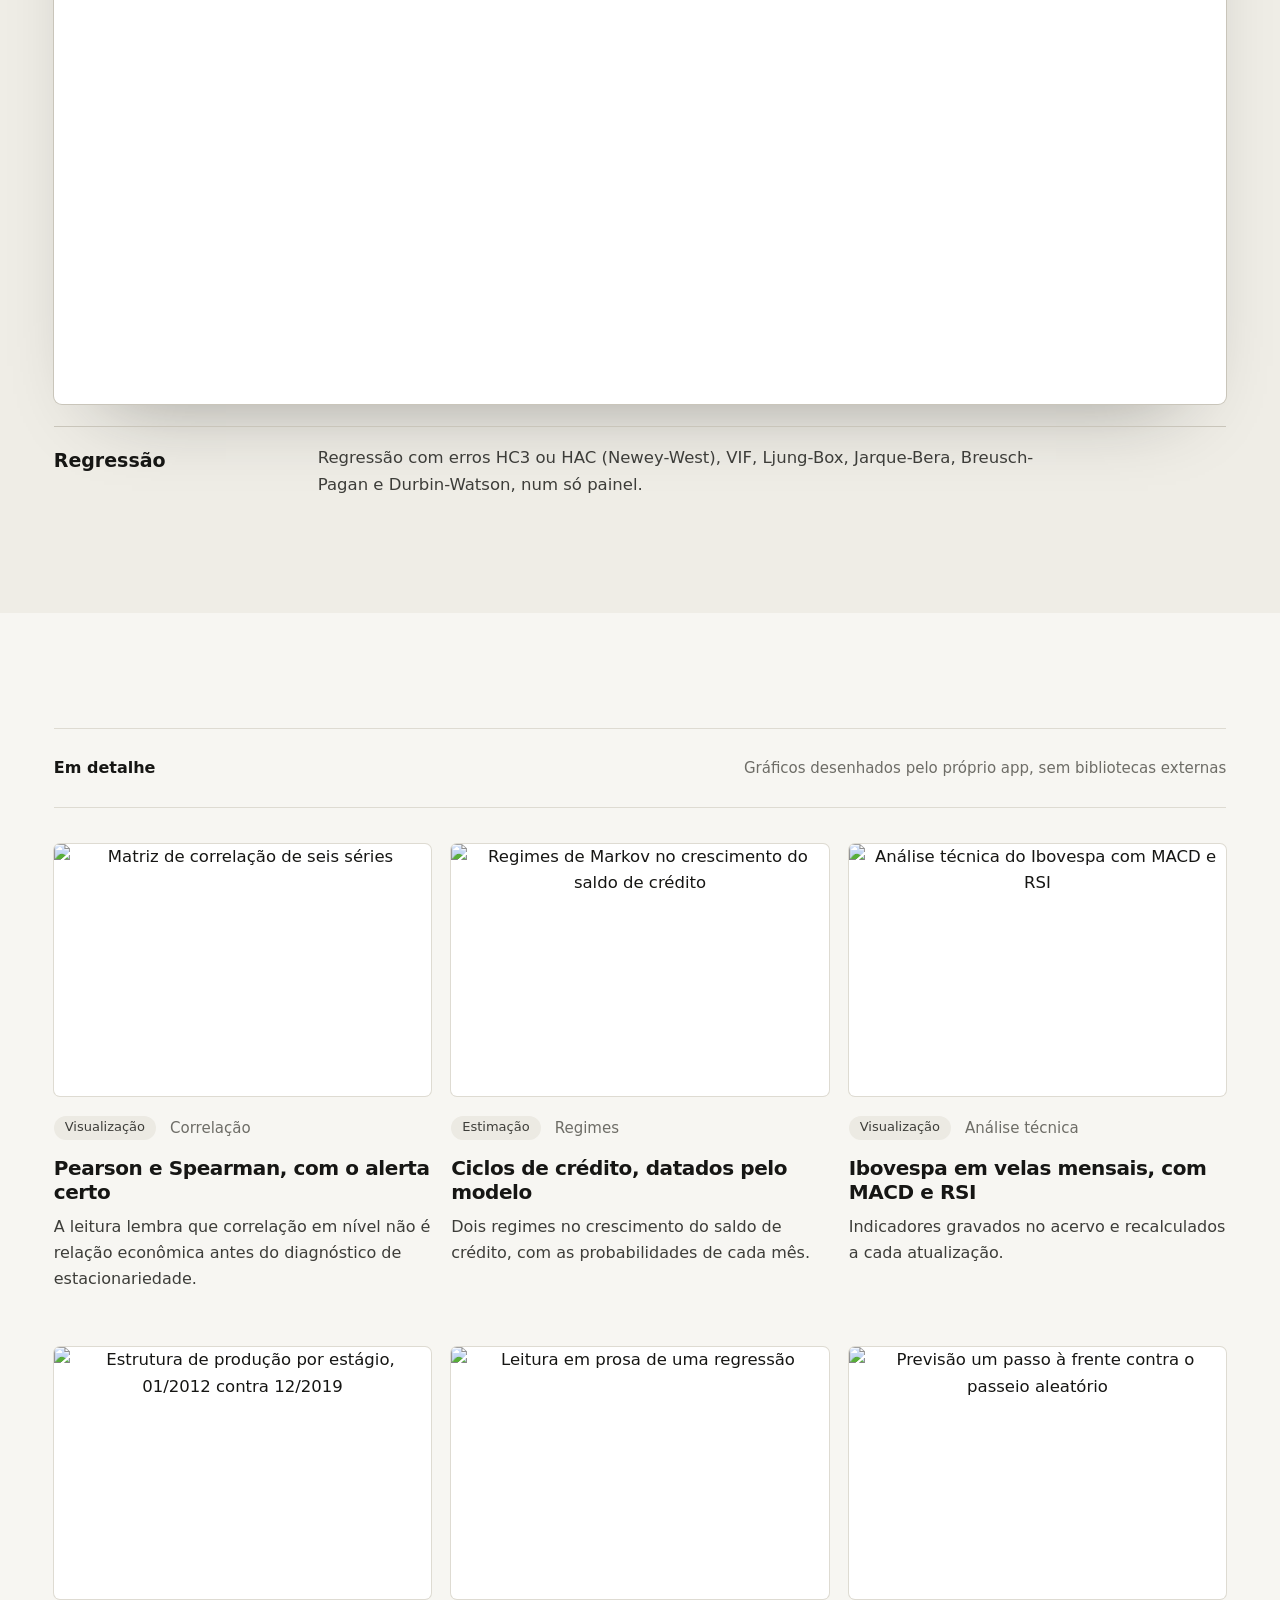
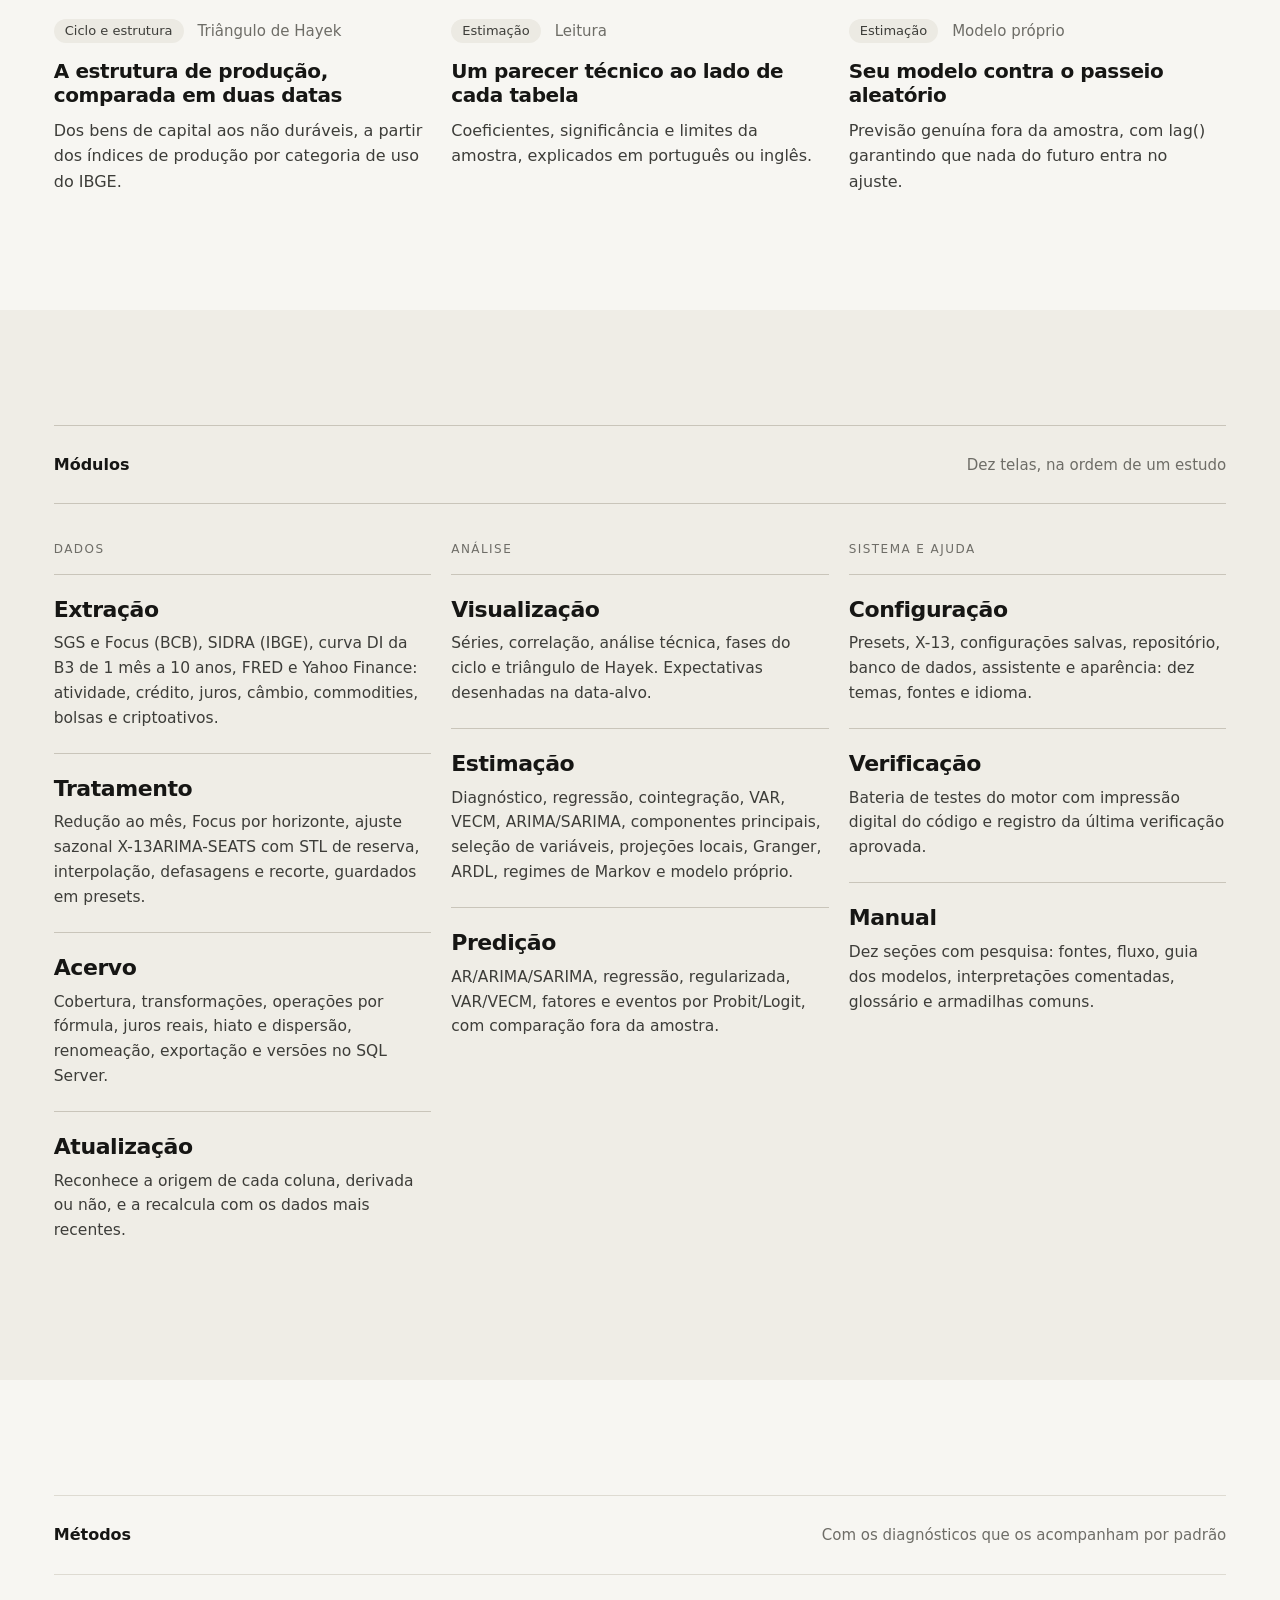
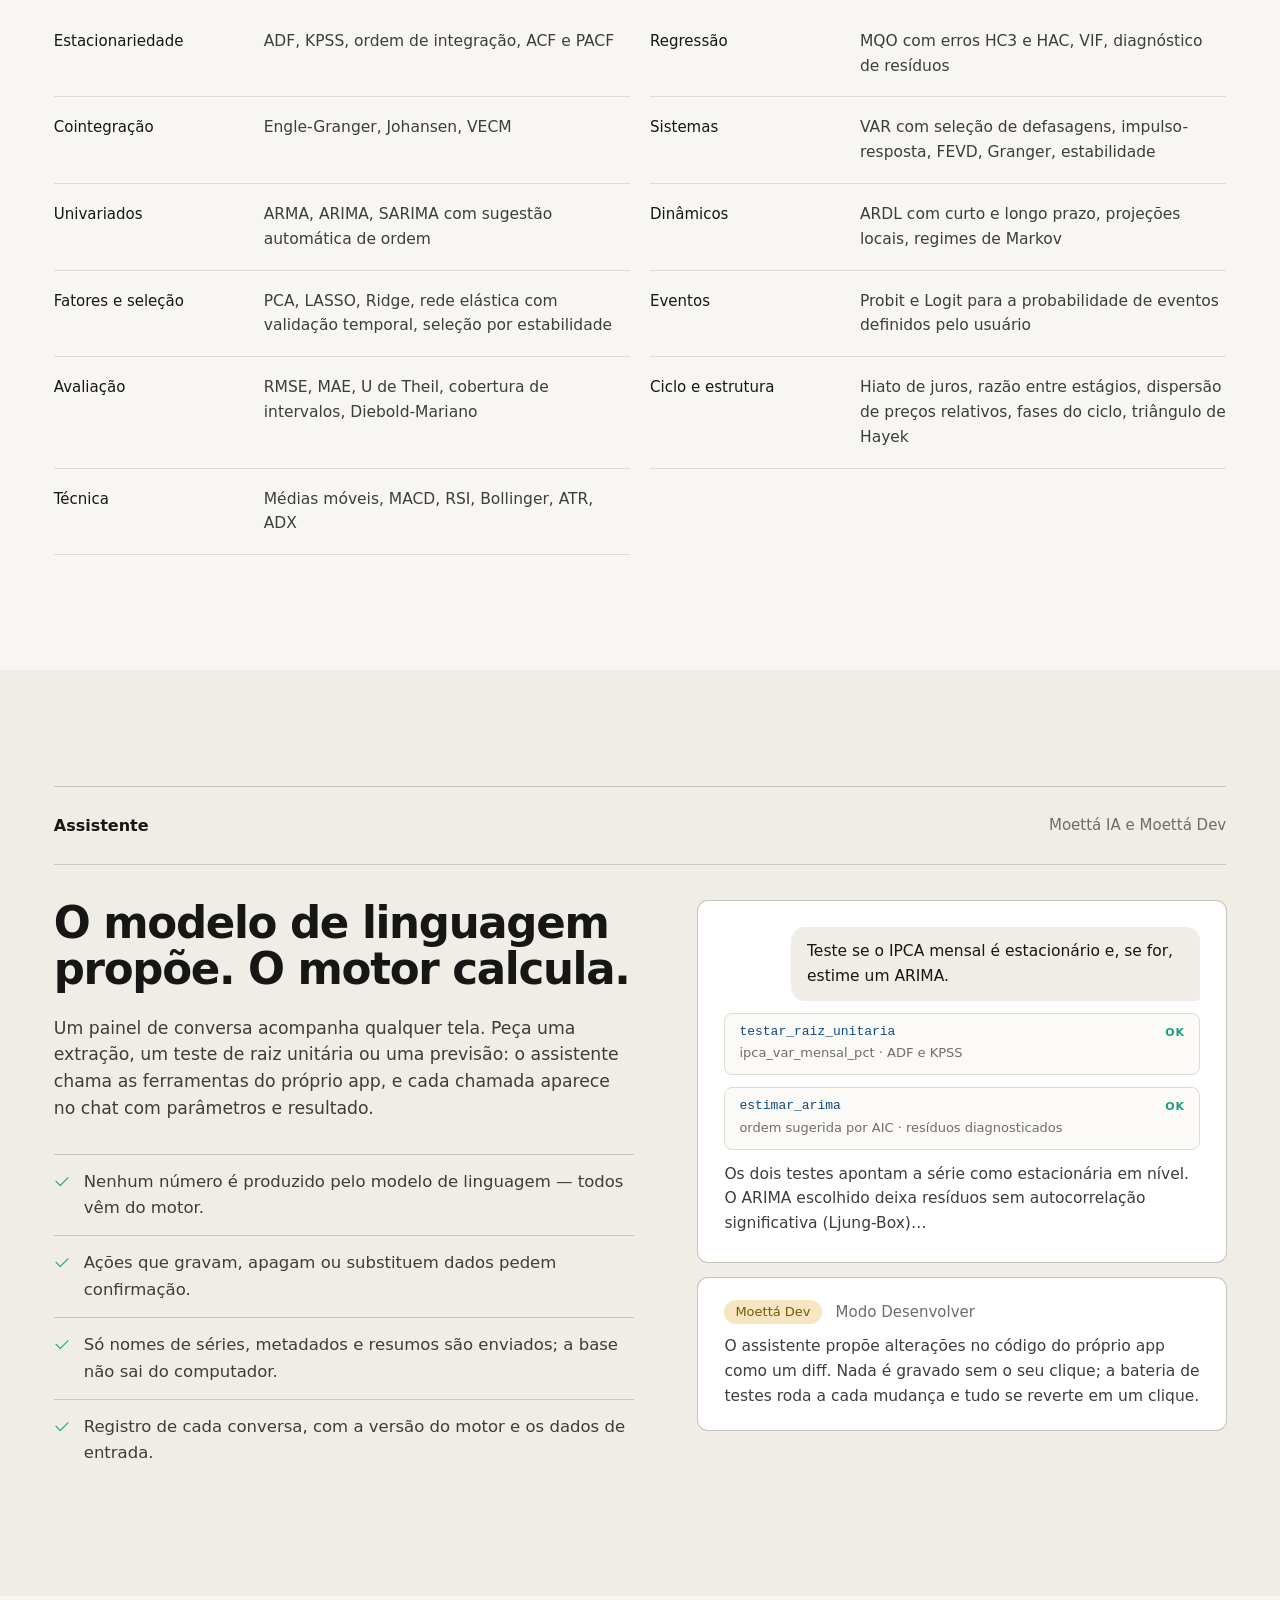
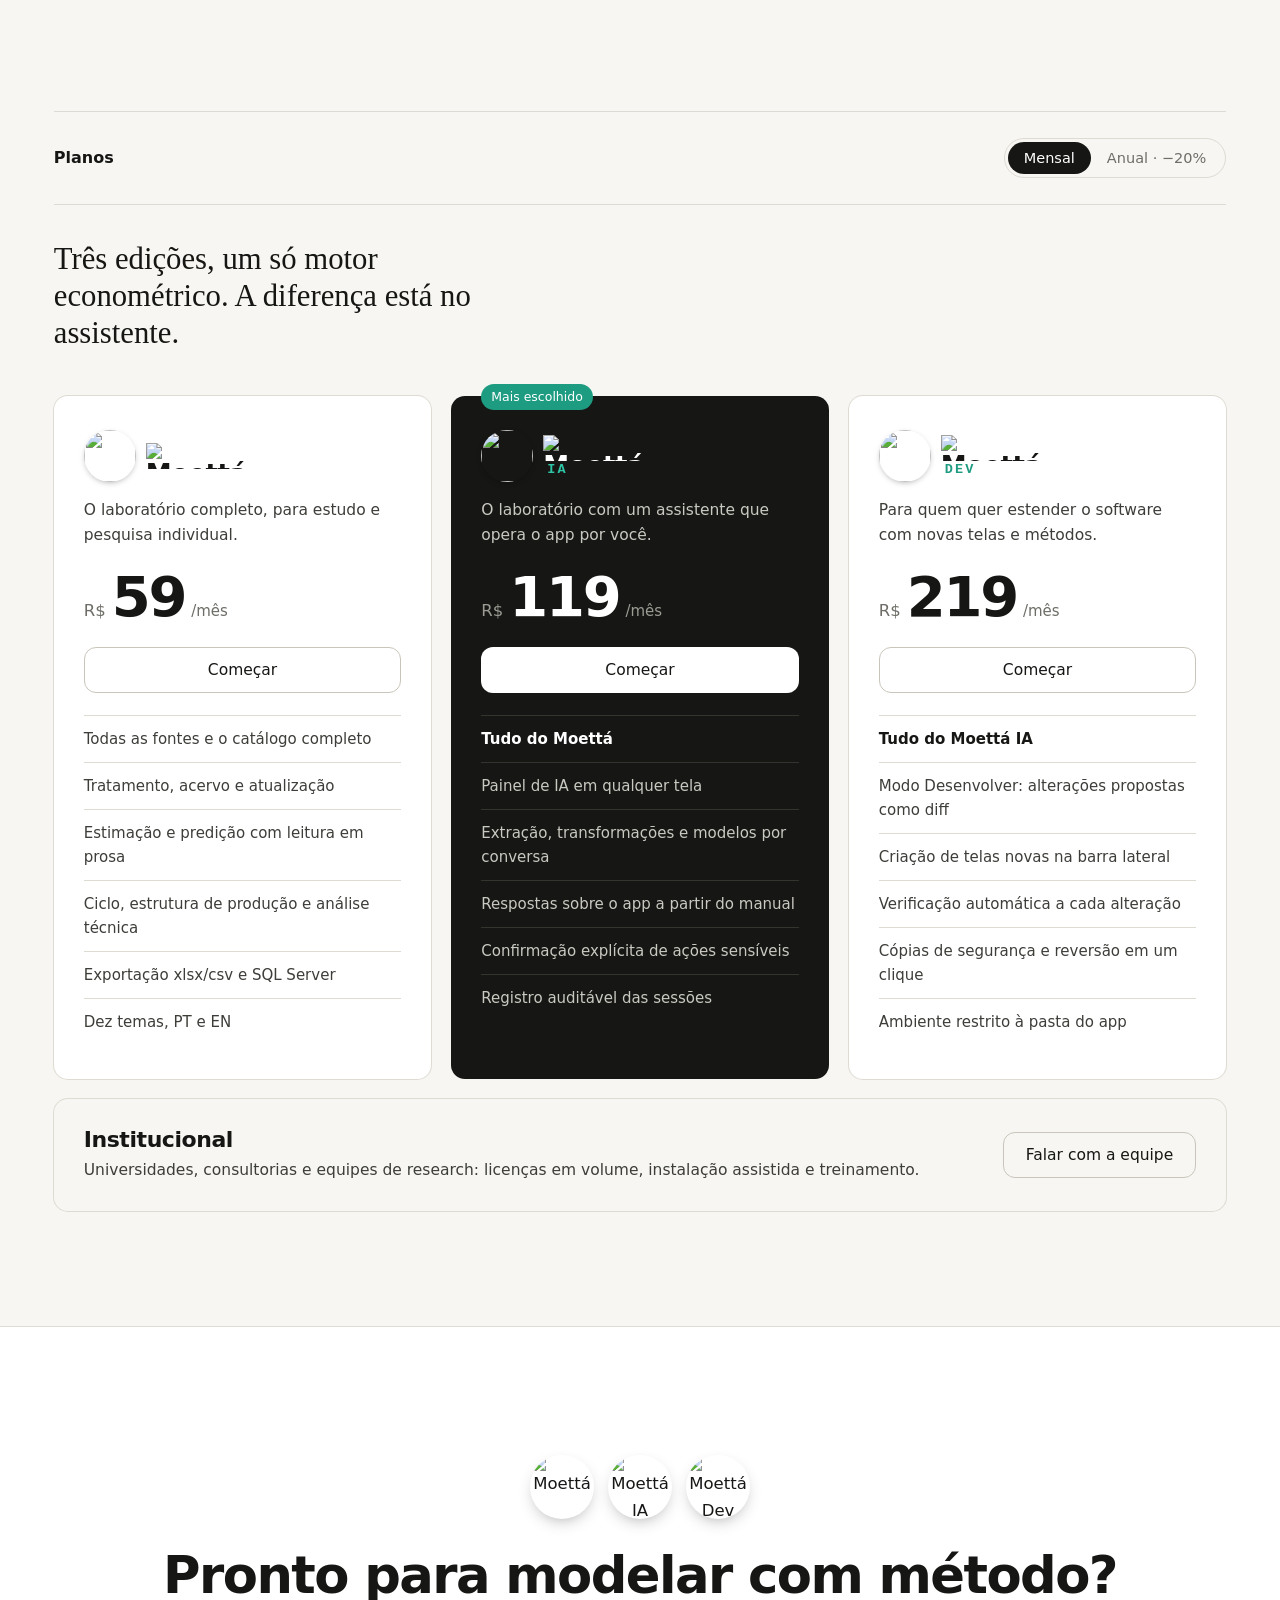
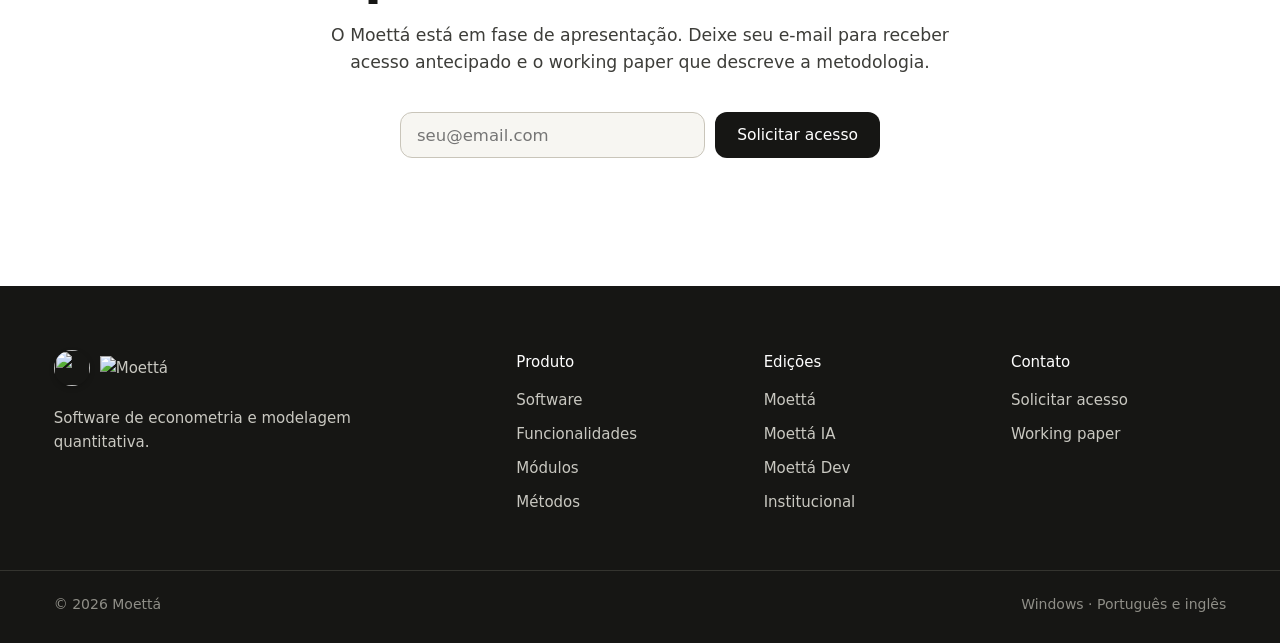
==== commit cecb53ba: "Add files via upload" ====
--- a/index.html
+++ b/index.html
@@ -9,13 +9,13 @@
   <meta property="og:title" content="Moettá — Econometria e modelagem quantitativa">
   <meta property="og:description" content="Do dado oficial à leitura do resultado. Extração, tratamento, estimação e predição num só lugar.">
   <meta property="og:image" content="/assets/img/previsao.webp">
-  <link rel="icon" href="/assets/marca/favicon.ico" sizes="any">
-  <link rel="icon" href="/assets/marca/moetta-128.png" type="image/png">
-  <link rel="apple-touch-icon" href="/assets/marca/moetta-512.png">
+  <link rel="icon" href="assets/marca/favicon.ico" sizes="any">
+  <link rel="icon" href="assets/marca/moetta-128.png" type="image/png">
+  <link rel="apple-touch-icon" href="assets/marca/moetta-512.png">
   <link rel="preconnect" href="https://fonts.googleapis.com">
   <link rel="preconnect" href="https://fonts.gstatic.com" crossorigin>
   <link href="https://fonts.googleapis.com/css2?family=Inter+Tight:wght@500;600;700&family=Inter:wght@400;500&family=JetBrains+Mono:wght@700&family=Newsreader:ital,opsz,wght@0,6..72,400;1,6..72,400&display=swap" rel="stylesheet">
-  <link rel="stylesheet" href="/styles.css?v=3">
+  <link rel="stylesheet" href="styles.css?v=3">
 </head>
 <body>
 
@@ -29,8 +29,8 @@
       <a class="pill" href="#metodos">Métodos</a>
     </nav>
     <a href="#topo" class="lockup lockup--nav" aria-label="Moettá, início">
-      <img class="lockup__logo" src="/assets/marca/moetta-128.png" alt="" width="40" height="40">
-      <img class="lockup__nome" src="/assets/marca/moetta-nome.svg" alt="Moettá" width="115" height="30">
+      <img class="lockup__logo" src="assets/marca/moetta-128.png" alt="" width="40" height="40">
+      <img class="lockup__nome" src="assets/marca/moetta-nome.svg" alt="Moettá" width="115" height="30">
     </a>
     <div class="nav__right">
       <a class="pill" href="#planos">Planos</a>
@@ -62,8 +62,8 @@
     <div class="lead__col">
       <article class="story">
         <p class="meta"><span class="tag">Inflação</span><span>Expectativas do mercado</span></p>
-        <button class="story__img" data-lightbox data-src="/assets/img/expectativas.webp" aria-label="Ampliar tela das expectativas de inflação">
-          <img src="/assets/img/c-expectativas.webp" alt="Expectativas Focus para o IPCA desenhadas no ano a que se referem, até 2030" width="1093" height="565">
+        <button class="story__img" data-lightbox data-src="assets/img/expectativas.webp" aria-label="Ampliar tela das expectativas de inflação">
+          <img src="assets/img/c-expectativas.webp" alt="Expectativas Focus para o IPCA desenhadas no ano a que se referem, até 2030" width="1093" height="565">
         </button>
         <h3>O que o mercado espera para a inflação, até 2030</h3>
         <p>As projeções do boletim Focus, do Banco Central, desenhadas no ano a que se referem — com a data em que cada uma foi feita.</p>
@@ -77,8 +77,8 @@
     <!-- coluna central -->
     <div class="lead__col lead__col--main">
       <p class="meta"><span class="tag">Moettá</span><span>Econometria para quem quer entender a economia</span></p>
-      <button class="feature-shot" data-lightbox data-src="/assets/img/previsao.webp" aria-label="Ampliar tela de predição">
-        <img src="/assets/img/previsao.webp" alt="Tela de Predição do Moettá: previsão do IPCA mensal para os próximos 12 meses, com intervalo de 95%" width="1900" height="1055" fetchpriority="high">
+      <button class="feature-shot" data-lightbox data-src="assets/img/previsao.webp" aria-label="Ampliar tela de predição">
+        <img src="assets/img/previsao.webp" alt="Tela de Predição do Moettá: previsão do IPCA mensal para os próximos 12 meses, com intervalo de 95%" width="1900" height="1055" fetchpriority="high">
       </button>
       <h1>Entenda a economia com dados oficiais — e respostas claras.</h1>
       <p class="lede">Inflação, juros, câmbio, crédito, atividade. O Moettá busca as séries no Banco Central, no IBGE e na B3, desenha os gráficos, projeta os próximos meses e explica cada resultado em português. Do estudante ao economista.</p>
@@ -92,8 +92,8 @@
     <div class="lead__col">
       <article class="story">
         <p class="meta"><span class="tag">Juros</span><span>Desde o Plano Real</span></p>
-        <button class="story__img" data-lightbox data-src="/assets/img/series.webp" aria-label="Ampliar tela de Selic e inflação">
-          <img src="/assets/img/c-series.webp" alt="Selic meta e inflação de preços livres em 12 meses, de 1996 a 2026" width="1093" height="795">
+        <button class="story__img" data-lightbox data-src="assets/img/series.webp" aria-label="Ampliar tela de Selic e inflação">
+          <img src="assets/img/c-series.webp" alt="Selic meta e inflação de preços livres em 12 meses, de 1996 a 2026" width="1093" height="795">
         </button>
         <h3 class="h3--lg">Selic e inflação, trinta anos num só gráfico</h3>
       </article>
@@ -191,7 +191,7 @@
 
     <figure class="stage">
       <button class="frame" data-lightbox aria-label="Ampliar imagem">
-        <img class="js-stage-img" src="/assets/img/regressao.webp" alt="Tela do Moettá: Regressão" width="1900" height="1055" loading="lazy">
+        <img class="js-stage-img" src="assets/img/regressao.webp" alt="Tela do Moettá: Regressão" width="1900" height="1055" loading="lazy">
       </button>
       <figcaption>
         <span class="js-stage-title">Regressão</span>
@@ -209,37 +209,37 @@
   </div>
   <div class="cards">
     <article class="card">
-      <button class="card__img" data-lightbox data-src="/assets/img/correlacao.webp" aria-label="Ampliar"><img src="/assets/img/c-correlacao.webp" alt="Matriz de correlação de seis séries" loading="lazy" width="1093" height="760"></button>
+      <button class="card__img" data-lightbox data-src="assets/img/correlacao.webp" aria-label="Ampliar"><img src="assets/img/c-correlacao.webp" alt="Matriz de correlação de seis séries" loading="lazy" width="1093" height="760"></button>
       <p class="meta"><span class="tag">Visualização</span><span>Correlação</span></p>
       <h3>Pearson e Spearman, com o alerta certo</h3>
       <p>A leitura lembra que correlação em nível não é relação econômica antes do diagnóstico de estacionariedade.</p>
     </article>
     <article class="card">
-      <button class="card__img" data-lightbox data-src="/assets/img/regimes.webp" aria-label="Ampliar"><img src="/assets/img/c-regimes.webp" alt="Regimes de Markov no crescimento do saldo de crédito" loading="lazy" width="1070" height="725"></button>
+      <button class="card__img" data-lightbox data-src="assets/img/regimes.webp" aria-label="Ampliar"><img src="assets/img/c-regimes.webp" alt="Regimes de Markov no crescimento do saldo de crédito" loading="lazy" width="1070" height="725"></button>
       <p class="meta"><span class="tag">Estimação</span><span>Regimes</span></p>
       <h3>Ciclos de crédito, datados pelo modelo</h3>
       <p>Dois regimes no crescimento do saldo de crédito, com as probabilidades de cada mês.</p>
     </article>
     <article class="card">
-      <button class="card__img" data-lightbox data-src="/assets/img/analise-tecnica.webp" aria-label="Ampliar"><img src="/assets/img/c-tecnica.webp" alt="Análise técnica do Ibovespa com MACD e RSI" loading="lazy" width="1083" height="690"></button>
+      <button class="card__img" data-lightbox data-src="assets/img/analise-tecnica.webp" aria-label="Ampliar"><img src="assets/img/c-tecnica.webp" alt="Análise técnica do Ibovespa com MACD e RSI" loading="lazy" width="1083" height="690"></button>
       <p class="meta"><span class="tag">Visualização</span><span>Análise técnica</span></p>
       <h3>Ibovespa em velas mensais, com MACD e RSI</h3>
       <p>Indicadores gravados no acervo e recalculados a cada atualização.</p>
     </article>
     <article class="card">
-      <button class="card__img" data-lightbox data-src="/assets/img/triangulo.webp" aria-label="Ampliar"><img src="/assets/img/c-triangulo.webp" alt="Estrutura de produção por estágio, 01/2012 contra 12/2019" loading="lazy" width="1091" height="745"></button>
+      <button class="card__img" data-lightbox data-src="assets/img/triangulo.webp" aria-label="Ampliar"><img src="assets/img/c-triangulo.webp" alt="Estrutura de produção por estágio, 01/2012 contra 12/2019" loading="lazy" width="1091" height="745"></button>
       <p class="meta"><span class="tag">Ciclo e estrutura</span><span>Triângulo de Hayek</span></p>
       <h3>A estrutura de produção, comparada em duas datas</h3>
       <p>Dos bens de capital aos não duráveis, a partir dos índices de produção por categoria de uso do IBGE.</p>
     </article>
     <article class="card">
-      <button class="card__img" data-lightbox data-src="/assets/img/leitura.webp" aria-label="Ampliar"><img src="/assets/img/c-leitura.webp" alt="Leitura em prosa de uma regressão" loading="lazy" width="1062" height="683"></button>
+      <button class="card__img" data-lightbox data-src="assets/img/leitura.webp" aria-label="Ampliar"><img src="assets/img/c-leitura.webp" alt="Leitura em prosa de uma regressão" loading="lazy" width="1062" height="683"></button>
       <p class="meta"><span class="tag">Estimação</span><span>Leitura</span></p>
       <h3>Um parecer técnico ao lado de cada tabela</h3>
       <p>Coeficientes, significância e limites da amostra, explicados em português ou inglês.</p>
     </article>
     <article class="card">
-      <button class="card__img" data-lightbox data-src="/assets/img/modelo-proprio.webp" aria-label="Ampliar"><img src="/assets/img/c-proprio.webp" alt="Previsão um passo à frente contra o passeio aleatório" loading="lazy" width="1007" height="363"></button>
+      <button class="card__img" data-lightbox data-src="assets/img/modelo-proprio.webp" aria-label="Ampliar"><img src="assets/img/c-proprio.webp" alt="Previsão um passo à frente contra o passeio aleatório" loading="lazy" width="1007" height="363"></button>
       <p class="meta"><span class="tag">Estimação</span><span>Modelo próprio</span></p>
       <h3>Seu modelo contra o passeio aleatório</h3>
       <p>Previsão genuína fora da amostra, com lag() garantindo que nada do futuro entra no ajuste.</p>
@@ -347,8 +347,8 @@
   <div class="plans">
     <article class="plan">
       <h3 class="lockup lockup--plan">
-        <img class="lockup__logo" src="/assets/marca/moetta-128.png" alt="" width="52" height="52">
-        <span class="lockup__txt"><img class="lockup__nome" src="/assets/marca/moetta-nome.svg" alt="Moettá" width="115" height="30"></span>
+        <img class="lockup__logo" src="assets/marca/moetta-128.png" alt="" width="52" height="52">
+        <span class="lockup__txt"><img class="lockup__nome" src="assets/marca/moetta-nome.svg" alt="Moettá" width="115" height="30"></span>
       </h3>
       <p class="plan__desc">O laboratório completo, para estudo e pesquisa individual.</p>
       <p class="plan__price"><span class="cur">R$</span><span class="js-price" data-m="59" data-a="47">59</span><span class="per">/mês</span></p>
@@ -365,8 +365,8 @@
     <article class="plan plan--featured">
       <p class="plan__flag">Mais escolhido</p>
       <h3 class="lockup lockup--plan">
-        <img class="lockup__logo" src="/assets/marca/moetta-ia-128.png" alt="" width="52" height="52">
-        <span class="lockup__txt"><img class="lockup__nome" src="/assets/marca/moetta-nome-claro.svg" alt="Moettá" width="100" height="26"><b class="lockup__suf lockup__suf--claro">IA</b></span>
+        <img class="lockup__logo" src="assets/marca/moetta-ia-128.png" alt="" width="52" height="52">
+        <span class="lockup__txt"><img class="lockup__nome" src="assets/marca/moetta-nome-claro.svg" alt="Moettá" width="100" height="26"><b class="lockup__suf lockup__suf--claro">IA</b></span>
       </h3>
       <p class="plan__desc">O laboratório com um assistente que opera o app por você.</p>
       <p class="plan__price"><span class="cur">R$</span><span class="js-price" data-m="119" data-a="95">119</span><span class="per">/mês</span></p>
@@ -382,8 +382,8 @@
     </article>
     <article class="plan">
       <h3 class="lockup lockup--plan">
-        <img class="lockup__logo" src="/assets/marca/moetta-dev-128.png" alt="" width="52" height="52">
-        <span class="lockup__txt"><img class="lockup__nome" src="/assets/marca/moetta-nome.svg" alt="Moettá" width="100" height="26"><b class="lockup__suf">Dev</b></span>
+        <img class="lockup__logo" src="assets/marca/moetta-dev-128.png" alt="" width="52" height="52">
+        <span class="lockup__txt"><img class="lockup__nome" src="assets/marca/moetta-nome.svg" alt="Moettá" width="100" height="26"><b class="lockup__suf">Dev</b></span>
       </h3>
       <p class="plan__desc">Para quem quer estender o software com novas telas e métodos.</p>
       <p class="plan__price"><span class="cur">R$</span><span class="js-price" data-m="219" data-a="175">219</span><span class="per">/mês</span></p>
@@ -412,9 +412,9 @@
 <section class="cta" id="contato">
   <div class="wrap cta__inner">
     <div class="editions" aria-label="As três edições do Moettá">
-      <img src="/assets/marca/moetta-128.png" alt="Moettá" width="64" height="64">
-      <img src="/assets/marca/moetta-ia-128.png" alt="Moettá IA" width="64" height="64">
-      <img src="/assets/marca/moetta-dev-128.png" alt="Moettá Dev" width="64" height="64">
+      <img src="assets/marca/moetta-128.png" alt="Moettá" width="64" height="64">
+      <img src="assets/marca/moetta-ia-128.png" alt="Moettá IA" width="64" height="64">
+      <img src="assets/marca/moetta-dev-128.png" alt="Moettá Dev" width="64" height="64">
     </div>
     <h2>Pronto para modelar com método?</h2>
     <p class="lede">O Moettá está em fase de apresentação. Deixe seu e-mail para receber acesso antecipado e o working paper que descreve a metodologia.</p>
@@ -432,7 +432,7 @@
 <footer class="footer">
   <div class="wrap footer__grid">
     <div>
-      <a href="#topo" class="lockup lockup--foot" aria-label="Moettá, início"><img class="lockup__logo" src="/assets/marca/moetta-128.png" alt="" width="36" height="36"><img class="lockup__nome" src="/assets/marca/moetta-nome-claro.svg" alt="Moettá" width="92" height="24"></a>
+      <a href="#topo" class="lockup lockup--foot" aria-label="Moettá, início"><img class="lockup__logo" src="assets/marca/moetta-128.png" alt="" width="36" height="36"><img class="lockup__nome" src="assets/marca/moetta-nome-claro.svg" alt="Moettá" width="92" height="24"></a>
       <p class="footer__note">Software de econometria e modelagem quantitativa.</p>
     </div>
     <div><p class="footer__h">Produto</p><a href="#software">Software</a><a href="#funcionalidades">Funcionalidades</a><a href="#modulos">Módulos</a><a href="#metodos">Métodos</a></div>
@@ -447,6 +447,6 @@
   <img alt="">
 </div>
 
-<script src="/main.js?v=3" defer></script>
+<script src="main.js?v=3" defer></script>
 </body>
 </html>
--- a/styles.css
+++ b/styles.css
@@ -0,0 +1,361 @@
+/* ==========================================================
+   Moettá — site institucional (tema claro editorial)
+   Fundo off-white quente, texto quase preto, filetes finos.
+   Acentos da marca: azul do símbolo e verde-água da linha.
+   ========================================================== */
+
+:root {
+  --bg: #F7F6F2;
+  --bg-tint: #EFEDE6;
+  --paper: #FFFFFF;
+  --ink: #161614;
+  --ink-2: #3D3D39;
+  --muted: #6E6D67;
+  --rule: #DEDBD2;
+  --rule-strong: #C9C5BA;
+  --pill: #ECEAE3;
+  --pill-hover: #E2DFD6;
+  --blue: #0F4C81;
+  --teal: #1E9C82;
+  --gold: #D89A12;
+
+  --sans: "Inter", system-ui, -apple-system, "Segoe UI", sans-serif;
+  --head: "Inter Tight", "Inter", system-ui, sans-serif;
+  --serif: "Newsreader", Georgia, "Times New Roman", serif;
+
+  --wrap: 1360px;
+  --gutter: clamp(16px, 4.2vw, 72px);
+  --ease: cubic-bezier(.2, .7, .2, 1);
+}
+
+*, *::before, *::after { box-sizing: border-box; }
+html { scroll-behavior: smooth; -webkit-text-size-adjust: 100%; scroll-padding-top: 96px; }
+body {
+  margin: 0; background: var(--bg); color: var(--ink);
+  font: 400 16.5px/1.6 var(--sans); -webkit-font-smoothing: antialiased; overflow-x: hidden;
+}
+img { display: block; max-width: 100%; height: auto; }
+a { color: inherit; text-decoration: none; }
+button { font: inherit; color: inherit; background: none; border: 0; padding: 0; cursor: pointer; }
+::selection { background: #CFE3F4; }
+.sr-only { position: absolute; width: 1px; height: 1px; overflow: hidden; clip: rect(0 0 0 0); }
+:focus-visible { outline: 2px solid var(--blue); outline-offset: 3px; border-radius: 6px; }
+
+.wrap { width: 100%; max-width: var(--wrap); margin: 0 auto; padding: 0 var(--gutter); }
+
+h1, h2, h3 { margin: 0; font-family: var(--head); font-weight: 600; letter-spacing: -.02em; color: var(--ink); }
+h1 { font-size: clamp(38px, 4.6vw, 64px); line-height: 1.02; letter-spacing: -.03em; }
+h3 { font-size: 20px; line-height: 1.22; }
+.h3--lg { font-size: clamp(22px, 2vw, 28px); line-height: 1.14; }
+p { margin: 0; }
+.lede { font-size: clamp(17px, 1.35vw, 19px); line-height: 1.55; color: var(--ink-2); max-width: 62ch; }
+
+/* ---------- pílulas e botões ---------- */
+.pill {
+  display: inline-flex; align-items: center; height: 36px; padding: 0 18px; border-radius: 999px;
+  background: transparent; border: 1px solid var(--rule); font-size: 15px; color: var(--ink-2);
+  transition: background .2s, border-color .2s, color .2s; white-space: nowrap;
+}
+.pill:hover { background: var(--pill); border-color: var(--pill); color: var(--ink); }
+.pill--dark { background: var(--ink); border-color: var(--ink); color: #fff; }
+.pill--dark:hover { background: #2D2D2A; border-color: #2D2D2A; color: #fff; }
+.icon-btn {
+  display: inline-grid; place-items: center; width: 36px; height: 36px; border-radius: 10px;
+  border: 1px solid var(--rule); color: var(--ink-2);
+}
+.icon-btn:hover { background: var(--pill); }
+
+.btn {
+  display: inline-flex; align-items: center; justify-content: center; height: 46px; padding: 0 22px;
+  border-radius: 12px; font-size: 15.5px; font-weight: 500; white-space: nowrap;
+  transition: background .2s, border-color .2s, color .2s;
+}
+.btn--dark { background: var(--ink); color: #fff; }
+.btn--dark:hover { background: #2D2D2A; }
+.btn--line { border: 1px solid var(--rule-strong); color: var(--ink); }
+.btn--line:hover { background: var(--pill); border-color: var(--pill); }
+.btn--light { background: #fff; color: var(--ink); }
+.btn--light:hover { background: #E9F3EF; }
+.btn--block { width: 100%; }
+
+/* ---------- metadados ---------- */
+.meta { display: flex; align-items: center; flex-wrap: wrap; gap: 6px 14px; font-size: 15px; color: var(--muted); margin-bottom: 16px; }
+.tag {
+  display: inline-flex; align-items: center; height: 24px; padding: 0 11px; border-radius: 999px;
+  background: var(--pill); color: var(--ink-2); font-size: 13px; font-weight: 500;
+}
+.tag--gold { background: #F6E7C2; color: #7A5600; }
+
+/* ---------- navegação ---------- */
+.nav { position: sticky; top: 0; z-index: 40; background: rgba(247, 246, 242, .92); backdrop-filter: saturate(1.2) blur(10px); }
+.nav::before { content: ""; position: absolute; inset: 0 0 auto; height: 6px; background: var(--ink); }
+.nav__inner { position: relative; display: grid; grid-template-columns: 1fr auto 1fr; align-items: center; gap: 20px; height: 104px; padding-top: 6px; }
+.nav__left { display: flex; gap: 8px; }
+.nav__right { display: flex; gap: 8px; justify-content: flex-end; align-items: center; }
+.nav.is-scrolled { box-shadow: 0 1px 0 var(--rule); }
+/* marca: logo da edição + logotipo monolinear do app (+ sufixo da edição) */
+.lockup { display: inline-flex; align-items: center; gap: 10px; }
+.lockup__logo { flex: none; border-radius: 50%; box-shadow: 0 2px 6px -2px rgba(0, 0, 0, .35); }
+.lockup__nome { display: block; width: auto; }
+.lockup__txt { display: grid; gap: 2px; justify-items: start; }
+.lockup__suf {
+  font: 700 13.5px/1 "JetBrains Mono", "Cascadia Mono", Consolas, monospace;
+  letter-spacing: .16em; text-transform: uppercase; color: #1E9C82; padding-left: 4px;
+}
+.lockup__suf--claro { color: #2EC4A6; }
+.lockup--nav .lockup__logo { width: 40px; height: 40px; }
+.lockup--nav .lockup__nome { height: 30px; }
+.lockup--plan { margin-bottom: 4px; }
+.lockup--plan .lockup__logo { width: 52px; height: 52px; }
+.lockup--plan .lockup__nome { height: 26px; }
+.lockup--foot .lockup__logo { width: 36px; height: 36px; }
+.lockup--foot .lockup__nome { height: 24px; }
+.editions { display: flex; gap: 14px; margin-bottom: 30px; }
+.editions img { width: 64px; height: 64px; border-radius: 50%; box-shadow: 0 6px 18px -8px rgba(0, 0, 0, .45); }
+
+/* para quem */
+.audience { padding-top: clamp(64px, 7vw, 96px); }
+.audience__grid { display: grid; grid-template-columns: repeat(4, minmax(0, 1fr)); gap: 20px; }
+.audience__grid article { padding-top: 4px; }
+.audience__grid h3 { font-size: 22px; margin-bottom: 10px; }
+.audience__grid p { color: var(--ink-2); font-size: 16px; }
+.drawer { border-top: 1px solid var(--rule); background: var(--bg); }
+.drawer__inner { display: grid; padding-top: 8px; padding-bottom: 20px; }
+.drawer__inner a { padding: 14px 0; border-bottom: 1px solid var(--rule); font-family: var(--head); font-size: 20px; font-weight: 500; }
+.nav__toggle { display: none; }
+
+/* ---------- linha de cabeçalho de seção ---------- */
+.rowhead {
+  display: flex; align-items: center; justify-content: space-between; gap: 16px; flex-wrap: wrap;
+  padding: 26px 0; border-top: 1px solid var(--rule); border-bottom: 1px solid var(--rule); margin-bottom: 36px;
+}
+.rowhead__title { font-family: var(--sans); font-size: 16px; font-weight: 600; letter-spacing: 0; }
+.rowhead__meta { font-size: 15px; color: var(--muted); }
+
+/* ---------- destaques ---------- */
+.lead { padding-top: 48px; }
+.lead__grid { display: grid; grid-template-columns: minmax(0, 1fr) minmax(0, 2.05fr) minmax(0, 1fr); gap: 20px; }
+.lead__col { min-width: 0; }
+.lead__col--main h1 { margin-top: 26px; }
+.lead__col--main .lede { margin-top: 20px; }
+.actions { display: flex; flex-wrap: wrap; gap: 12px; margin-top: 30px; }
+
+.story h3 { margin-bottom: 14px; }
+.story p:not(.meta) { color: var(--ink-2); font-size: 16.5px; }
+.story--rule { margin-top: 34px; padding-top: 30px; border-top: 1px solid var(--rule); }
+.story__img { display: block; width: 100%; margin-bottom: 22px; border-radius: 6px; overflow: hidden; background: #fff; box-shadow: 0 0 0 1px var(--rule); cursor: zoom-in; }
+.story__img img { width: 100%; transition: transform .6s var(--ease); }
+.story__img:hover img { transform: scale(1.02); }
+
+.feature-shot {
+  display: block; width: 100%; border-radius: 6px; overflow: hidden; background: #fff; cursor: zoom-in;
+  box-shadow: 0 0 0 1px var(--rule), 0 30px 60px -40px rgba(22, 22, 20, .35);
+}
+.feature-shot img { width: 100%; aspect-ratio: 1900 / 1055; transition: transform .8s var(--ease); }
+.feature-shot:hover img { transform: scale(1.01); }
+
+.figures {
+  display: grid; grid-template-columns: repeat(4, 1fr); margin: 64px 0 0; border-top: 1px solid var(--rule);
+}
+.figures div { padding: 26px 24px 4px 0; }
+.figures div + div { padding-left: 24px; border-left: 1px solid var(--rule); }
+.figures dt { font-family: var(--head); font-weight: 600; font-size: clamp(36px, 3.4vw, 48px); letter-spacing: -.03em; line-height: 1; }
+.figures dd { margin: 10px 0 0; color: var(--muted); font-size: 15px; max-width: 24ch; }
+
+/* ---------- seções ---------- */
+.section { padding-top: clamp(80px, 9vw, 128px); padding-bottom: clamp(80px, 9vw, 128px); }
+.section--tint { background: var(--bg-tint); }
+.section--tint .rowhead { border-color: var(--rule-strong); }
+
+.statement { display: grid; grid-template-columns: minmax(0, 1.2fr) minmax(0, 1fr); gap: 64px; align-items: start; }
+.statement__big { font-family: var(--serif); font-size: clamp(28px, 2.9vw, 42px); line-height: 1.2; letter-spacing: -.01em; }
+.statement__big em { color: var(--blue); }
+.principles { display: grid; gap: 0; }
+.principles article { display: grid; grid-template-columns: 44px 1fr; gap: 4px 12px; padding: 22px 0; border-bottom: 1px solid var(--rule); }
+.principles article:first-child { padding-top: 6px; }
+.principles .num { grid-row: span 2; font-size: 13px; color: var(--muted); padding-top: 4px; font-variant-numeric: tabular-nums; }
+.principles h3 { font-size: 19px; }
+.principles p { color: var(--ink-2); font-size: 15.5px; }
+
+.flow { display: grid; grid-template-columns: repeat(7, 1fr); list-style: none; padding: 0; margin: 80px 0 0; position: relative; }
+.flow::before { content: ""; position: absolute; left: 0; right: 0; top: 33px; height: 1px; background: var(--ink); }
+.flow li { position: relative; padding-top: 52px; font-family: var(--head); font-weight: 500; font-size: 17px; }
+.flow li::before { content: ""; position: absolute; top: 28px; left: 0; width: 11px; height: 11px; border-radius: 50%; background: var(--bg); border: 1.5px solid var(--ink); }
+.flow li:nth-child(5)::before, .flow li:first-child::before { background: var(--ink); }
+.flow li span { position: absolute; top: 0; left: 0; font-family: var(--sans); font-weight: 500; font-size: 12px; letter-spacing: .12em; text-transform: uppercase; color: var(--muted); }
+
+/* ---------- vitrine ---------- */
+.tabs { display: flex; flex-wrap: wrap; gap: 8px; margin-bottom: 28px; }
+.tabs button {
+  height: 38px; padding: 0 16px; border-radius: 999px; border: 1px solid var(--rule-strong);
+  font-size: 15px; color: var(--ink-2); transition: background .2s, color .2s, border-color .2s;
+}
+.tabs button:hover { background: var(--pill-hover); border-color: var(--pill-hover); }
+.tabs button[aria-selected="true"] { background: var(--ink); color: #fff; border-color: var(--ink); }
+.stage { margin: 0; }
+.frame {
+  display: block; width: 100%; border-radius: 8px; overflow: hidden; background: #fff; cursor: zoom-in;
+  box-shadow: 0 0 0 1px var(--rule-strong), 0 40px 80px -50px rgba(22, 22, 20, .45);
+}
+.frame img { width: 100%; aspect-ratio: 1900 / 1055; transition: opacity .3s var(--ease); }
+.frame img.is-swapping { opacity: 0; }
+.stage figcaption { display: grid; grid-template-columns: 240px 1fr; gap: 24px; margin-top: 22px; padding-top: 18px; border-top: 1px solid var(--rule-strong); }
+.js-stage-title { font-family: var(--head); font-weight: 600; font-size: 19px; }
+.js-stage-cap { color: var(--ink-2); max-width: 70ch; }
+
+/* ---------- cartões ---------- */
+.cards { display: grid; grid-template-columns: repeat(3, minmax(0, 1fr)); gap: 56px 20px; }
+.card h3 { margin-bottom: 10px; }
+.card p:not(.meta) { color: var(--ink-2); font-size: 16px; }
+.card__img {
+  display: block; width: 100%; margin-bottom: 20px; border-radius: 6px; overflow: hidden; background: #fff; cursor: zoom-in;
+  box-shadow: 0 0 0 1px var(--rule);
+}
+.card__img img { width: 100%; aspect-ratio: 3 / 2; object-fit: cover; object-position: center top; transition: transform .6s var(--ease); }
+.card__img:hover img { transform: scale(1.025); }
+
+/* ---------- módulos ---------- */
+.modules { display: grid; grid-template-columns: repeat(3, minmax(0, 1fr)); gap: 20px; }
+.modules__label { font-size: 12px; letter-spacing: .12em; text-transform: uppercase; color: var(--muted); font-weight: 500; padding-bottom: 14px; }
+.mod { padding: 22px 0; border-top: 1px solid var(--rule-strong); }
+.mod h3 { font-size: 22px; margin-bottom: 8px; }
+.mod p { color: var(--ink-2); font-size: 15.5px; }
+
+/* ---------- métodos ---------- */
+.spec { display: grid; grid-template-columns: 1fr 1fr; column-gap: 20px; }
+.spec__row { display: grid; grid-template-columns: 190px 1fr; gap: 20px; padding: 18px 0; border-bottom: 1px solid var(--rule); }
+.spec__row span { font-weight: 500; font-size: 15px; }
+.spec__row p { color: var(--ink-2); font-size: 15.5px; }
+
+/* ---------- assistente ---------- */
+.ia { display: grid; grid-template-columns: minmax(0, 1.1fr) minmax(0, 1fr); gap: 64px; align-items: start; }
+.display { font-size: clamp(32px, 3.4vw, 48px); line-height: 1.05; letter-spacing: -.03em; margin-bottom: 22px; }
+.checks { list-style: none; margin: 32px 0 0; padding: 0; }
+.checks li { padding: 14px 0 14px 30px; border-top: 1px solid var(--rule-strong); position: relative; color: var(--ink-2); }
+.checks li::before { content: ""; position: absolute; left: 2px; top: 21px; width: 12px; height: 7px; border-left: 1.5px solid var(--teal); border-bottom: 1.5px solid var(--teal); transform: rotate(-45deg); }
+.ia__side { display: grid; gap: 16px; }
+.chat { background: var(--paper); border-radius: 10px; padding: 26px; display: grid; gap: 12px; box-shadow: 0 0 0 1px var(--rule-strong); font-size: 15.5px; }
+.chat__me { justify-self: end; max-width: 86%; background: var(--bg-tint); padding: 12px 16px; border-radius: 14px 14px 4px 14px; }
+.chat__tool { display: grid; grid-template-columns: 1fr auto; gap: 2px 12px; padding: 10px 14px; border: 1px solid var(--rule); border-radius: 8px; background: #FBFAF7; }
+.chat__tool code { font: 500 13px ui-monospace, "Cascadia Mono", Consolas, monospace; color: var(--blue); }
+.chat__tool b { font-size: 11px; letter-spacing: .1em; text-transform: uppercase; color: var(--teal); font-weight: 600; }
+.chat__tool small { grid-column: 1 / -1; color: var(--muted); font-size: 13px; }
+.chat__ai { color: var(--ink-2); }
+.dev { background: var(--paper); border-radius: 10px; padding: 22px 26px; box-shadow: 0 0 0 1px var(--rule-strong); }
+.dev .meta { margin-bottom: 10px; }
+.dev p:not(.meta) { color: var(--ink-2); font-size: 15.5px; }
+
+/* ---------- planos ---------- */
+.billing { display: inline-flex; padding: 3px; border-radius: 999px; border: 1px solid var(--rule); }
+.billing button { height: 32px; padding: 0 16px; border-radius: 999px; font-size: 14.5px; color: var(--muted); }
+.billing button.is-on { background: var(--ink); color: #fff; }
+.plans__intro { font-family: var(--serif); font-size: clamp(24px, 2.4vw, 34px); line-height: 1.2; max-width: 30ch; margin-bottom: 44px; }
+.plans { display: grid; grid-template-columns: repeat(3, minmax(0, 1fr)); gap: 20px; }
+.plan { position: relative; display: flex; flex-direction: column; gap: 22px; padding: 34px 30px; border-radius: 14px; background: var(--paper); box-shadow: 0 0 0 1px var(--rule); }
+.plan h3 { font-size: 26px; }
+.plan__desc { color: var(--ink-2); font-size: 15.5px; min-height: 3.2em; margin-top: -10px; }
+.plan__price { display: flex; align-items: baseline; gap: 6px; }
+.plan__price .cur { color: var(--muted); }
+.plan__price .js-price { font-family: var(--head); font-weight: 600; font-size: 56px; letter-spacing: -.04em; line-height: 1; }
+.plan__price .per { color: var(--muted); font-size: 15px; }
+.plan ul { list-style: none; margin: 0; padding: 0; border-top: 1px solid var(--rule); }
+.plan li { padding: 11px 0; border-bottom: 1px solid var(--rule); font-size: 15px; color: var(--ink-2); }
+.plan li:last-child { border-bottom: 0; }
+.plan strong { color: var(--ink); font-weight: 600; }
+.plan--featured { background: var(--ink); box-shadow: none; color: #fff; }
+.plan--featured h3, .plan--featured .js-price, .plan--featured strong { color: #fff; }
+.plan--featured .plan__desc, .plan--featured li { color: #C9C8C1; }
+.plan--featured .cur, .plan--featured .per { color: #9B9A93; }
+.plan--featured ul, .plan--featured li { border-color: #34342F; }
+.plan__flag { position: absolute; top: -12px; left: 30px; font-size: 12.5px; padding: 3px 10px; border-radius: 999px; background: var(--teal); color: #fff; font-weight: 500; }
+.institutional {
+  display: flex; align-items: center; justify-content: space-between; gap: 20px; flex-wrap: wrap;
+  margin-top: 20px; padding: 28px 30px; border-radius: 14px; box-shadow: 0 0 0 1px var(--rule);
+}
+.institutional h3 { font-size: 22px; margin-bottom: 4px; }
+.institutional p { color: var(--ink-2); font-size: 15.5px; }
+
+/* ---------- contato ---------- */
+.cta { padding: clamp(90px, 10vw, 140px) 0; background: var(--paper); border-top: 1px solid var(--rule); text-align: center; }
+.cta__inner { display: grid; justify-items: center; }
+.cta__inner > img { margin-bottom: 28px; }
+.cta h2 { font-size: clamp(34px, 4vw, 56px); line-height: 1.04; letter-spacing: -.03em; }
+.cta .lede { margin: 20px auto 0; }
+.cta__form { display: flex; flex-wrap: wrap; justify-content: center; gap: 10px; margin-top: 36px; width: 100%; max-width: 480px; }
+.cta__form input { flex: 1 1 240px; height: 46px; padding: 0 16px; border-radius: 12px; border: 1px solid var(--rule-strong); background: var(--bg); font: inherit; color: var(--ink); }
+.cta__form input:focus { outline: none; border-color: var(--ink); }
+.cta__thanks { display: none; width: 100%; color: var(--teal); }
+.cta__form.is-sent input, .cta__form.is-sent button { display: none; }
+.cta__form.is-sent .cta__thanks { display: block; }
+
+/* ---------- rodapé ---------- */
+.footer { background: var(--ink); color: #C9C8C1; padding: 64px 0 28px; }
+.footer .wordmark { color: #fff; }
+.footer .wordmark img { filter: none; }
+.footer__grid { display: grid; grid-template-columns: 2fr 1fr 1fr 1fr; gap: 32px; }
+.footer__grid > div { display: grid; align-content: start; gap: 10px; }
+.footer__grid a { font-size: 15px; }
+.footer__grid a:hover { color: #fff; }
+.footer__h { color: #fff; font-weight: 500; font-size: 15px; margin-bottom: 4px; }
+.footer__note { font-size: 15px; max-width: 32ch; margin-top: 10px; }
+.footer__base { display: flex; justify-content: space-between; gap: 16px; flex-wrap: wrap; margin-top: 56px; padding-top: 22px; border-top: 1px solid #34342F; font-size: 14px; color: #8F8E87; }
+
+/* ---------- ampliação ---------- */
+.lightbox { position: fixed; inset: 0; z-index: 100; display: grid; place-items: center; padding: 3vw; background: rgba(247, 246, 242, .96); cursor: zoom-out; }
+.lightbox[hidden] { display: none; }
+.lightbox img { max-height: 92vh; width: auto; border-radius: 6px; box-shadow: 0 0 0 1px var(--rule-strong), 0 40px 80px -40px rgba(0, 0, 0, .4); }
+.lightbox__close { position: absolute; top: 16px; right: 24px; font-size: 34px; color: var(--ink-2); }
+
+/* ---------- entrada suave ---------- */
+.reveal { opacity: 0; transform: translateY(14px); transition: opacity .8s var(--ease), transform .8s var(--ease); }
+.reveal.is-in { opacity: 1; transform: none; }
+@media (prefers-reduced-motion: reduce) {
+  html { scroll-behavior: auto; }
+  .reveal { opacity: 1; transform: none; transition: none; }
+}
+
+/* ---------- responsivo ---------- */
+@media (max-width: 1180px) {
+  .nav__left .pill:nth-child(n+3) { display: none; }
+  .lead__grid { grid-template-columns: minmax(0, 1fr) minmax(0, 1.6fr); }
+  .lead__col:last-child { grid-column: 1 / -1; display: grid; grid-template-columns: repeat(3, minmax(0, 1fr)); gap: 20px; margin-top: 16px; padding-top: 30px; border-top: 1px solid var(--rule); }
+  .lead__col:last-child .story--rule { margin: 0; padding: 0; border: 0; }
+  .lead__col:first-child { order: 2; }
+  .lead__col--main { order: 1; grid-column: 1 / -1; }
+  .lead__col:first-child { grid-column: 1 / -1; display: grid; grid-template-columns: 1.2fr 1fr; gap: 20px; margin-top: 30px; padding-top: 30px; border-top: 1px solid var(--rule); }
+  .lead__col:first-child .story--rule { margin: 0; padding: 0; border: 0; }
+  .lead__col:last-child { order: 3; }
+  .statement, .ia { grid-template-columns: 1fr; gap: 40px; }
+  .cards { grid-template-columns: repeat(2, minmax(0, 1fr)); }
+  .spec { grid-template-columns: 1fr; }
+  .audience__grid { grid-template-columns: repeat(2, minmax(0, 1fr)); gap: 32px 20px; }
+}
+
+@media (max-width: 860px) {
+  .nav__inner { grid-template-columns: 1fr auto; height: 72px; }
+  .nav__left, .nav__right .pill { display: none; }
+  .lockup--nav { justify-self: start; }
+  .lockup--nav .lockup__logo { width: 34px; height: 34px; }
+  .lockup--nav .lockup__nome { height: 25px; }
+  .audience__grid { grid-template-columns: 1fr; gap: 26px; }
+  .nav__toggle { display: inline-grid; }
+  .lead { padding-top: 24px; }
+  .lead__col:first-child, .lead__col:last-child { grid-template-columns: 1fr; gap: 0; }
+  .lead__col:first-child .story--rule, .lead__col:last-child .story--rule { margin-top: 30px; padding-top: 28px; border-top: 1px solid var(--rule); }
+  .figures { grid-template-columns: 1fr 1fr; }
+  .figures div:nth-child(3) { padding-left: 0; border-left: 0; }
+  .figures div:nth-child(n+3) { border-top: 1px solid var(--rule); }
+  .flow { grid-template-columns: 1fr; }
+  .flow::before { left: 5px; right: auto; top: 6px; bottom: 6px; width: 1px; height: auto; }
+  .flow li { padding: 10px 0 10px 32px; }
+  .flow li::before { top: 17px; }
+  .flow li span { position: static; display: block; margin-bottom: 2px; }
+  .stage figcaption { grid-template-columns: 1fr; gap: 6px; }
+  .tabs { flex-wrap: nowrap; overflow-x: auto; margin-inline: calc(var(--gutter) * -1); padding: 0 var(--gutter) 4px; scrollbar-width: none; }
+  .tabs::-webkit-scrollbar { display: none; }
+  .tabs button { flex: 0 0 auto; }
+  .cards, .modules, .plans { grid-template-columns: 1fr; }
+  .spec__row { grid-template-columns: 1fr; gap: 4px; }
+  .footer__grid { grid-template-columns: 1fr 1fr; }
+  .footer__grid > div:first-child { grid-column: 1 / -1; }
+}
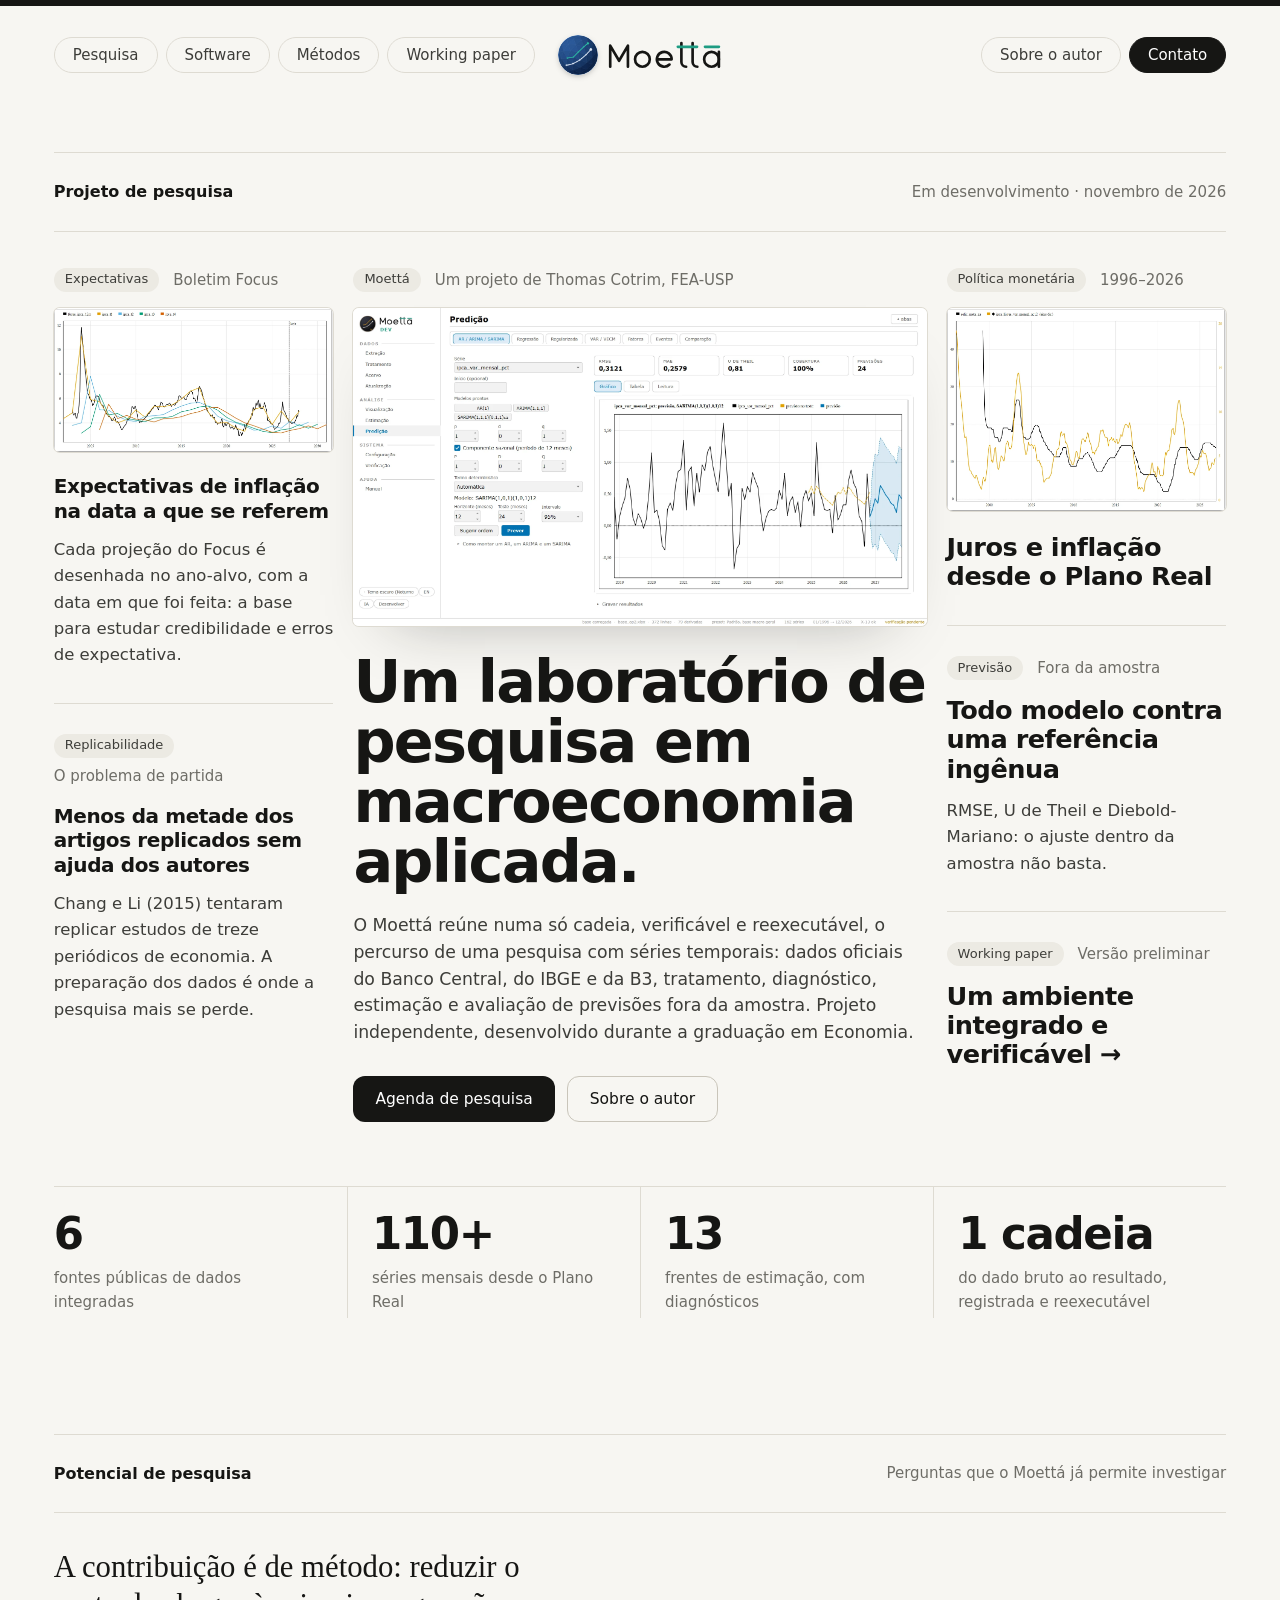
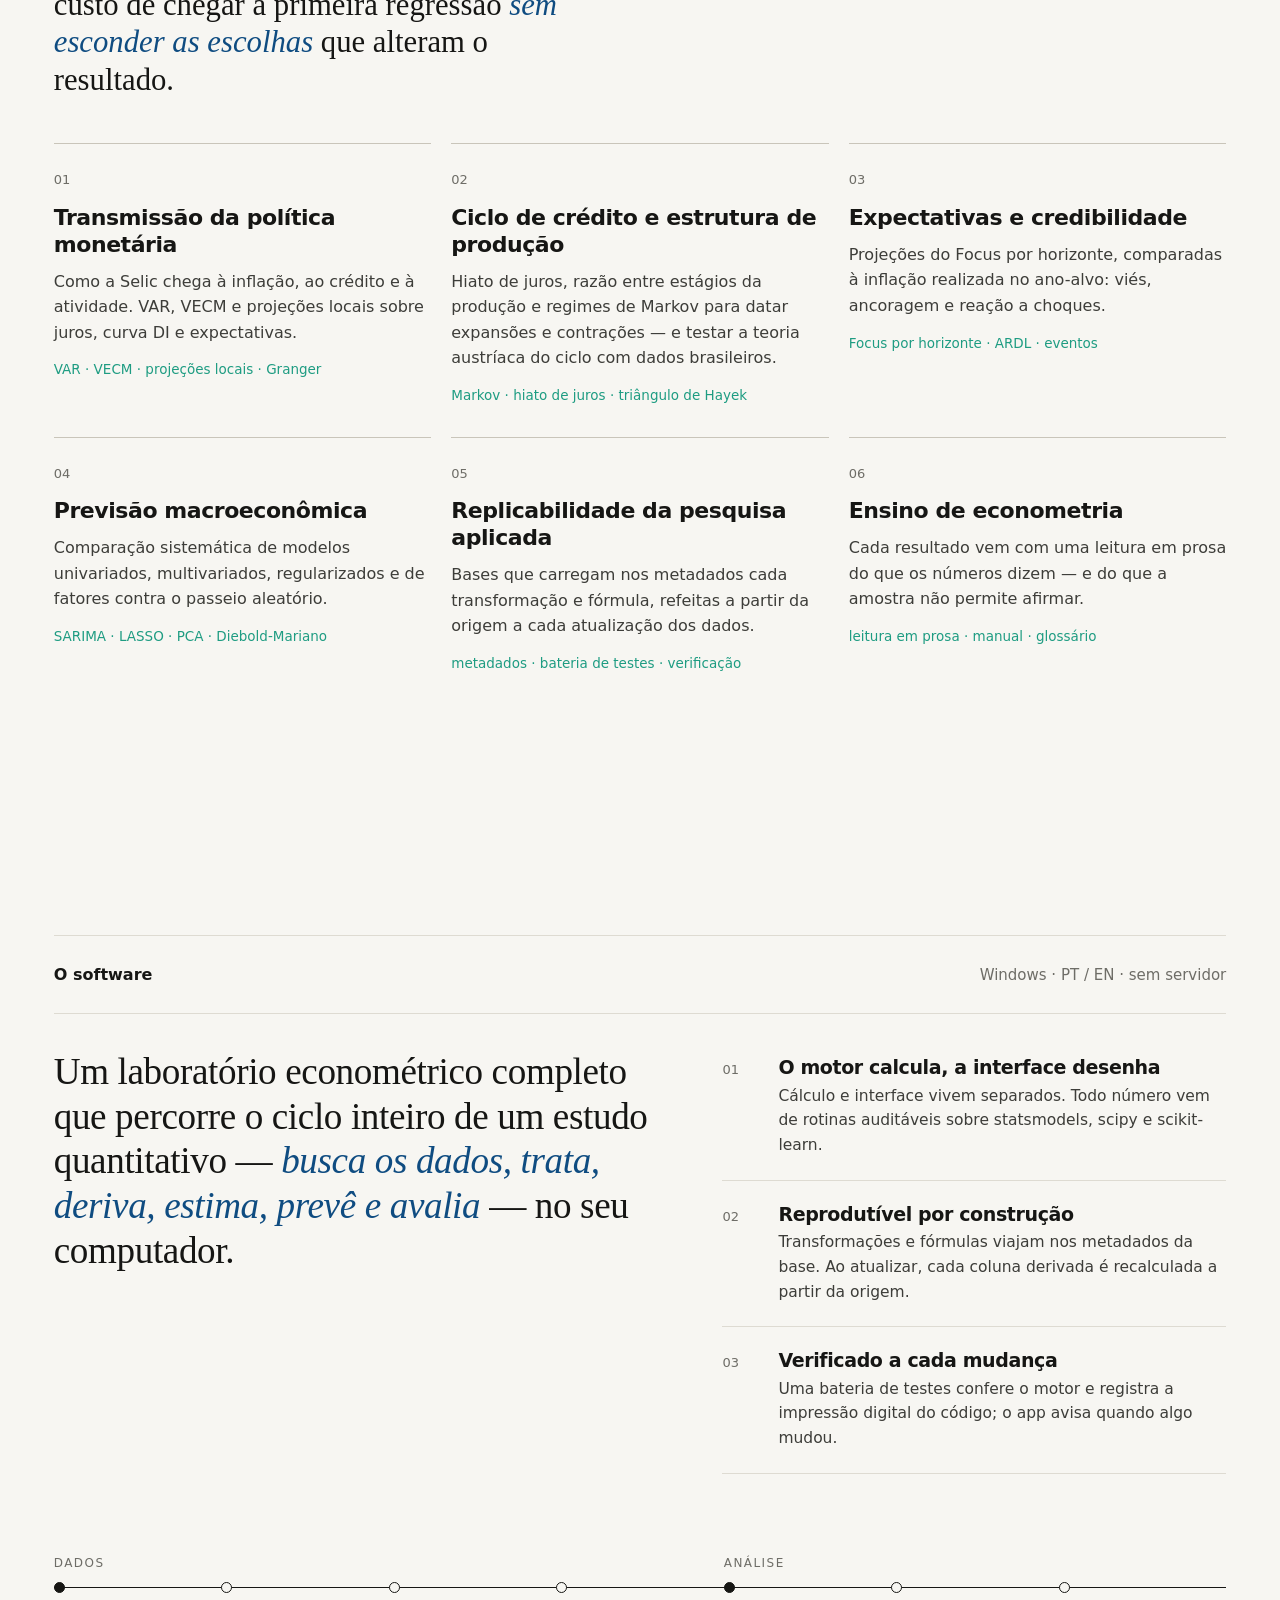
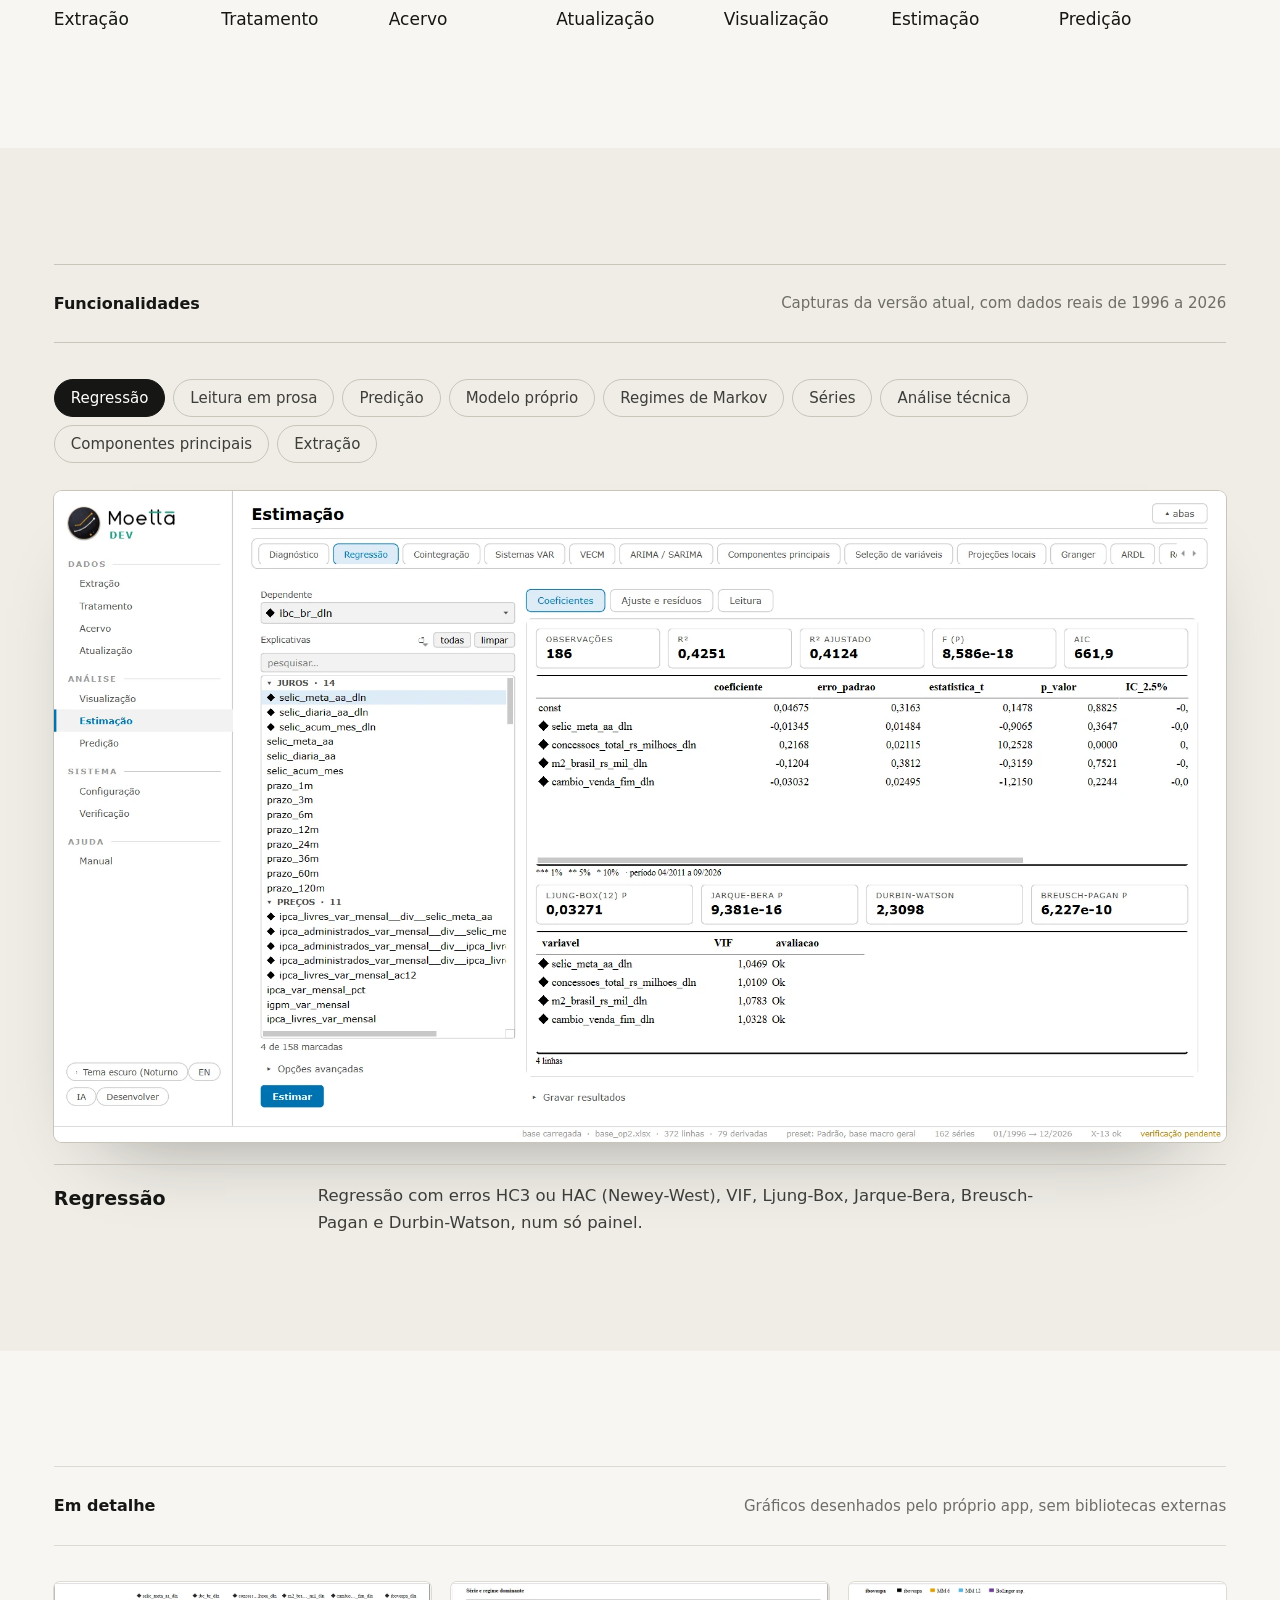
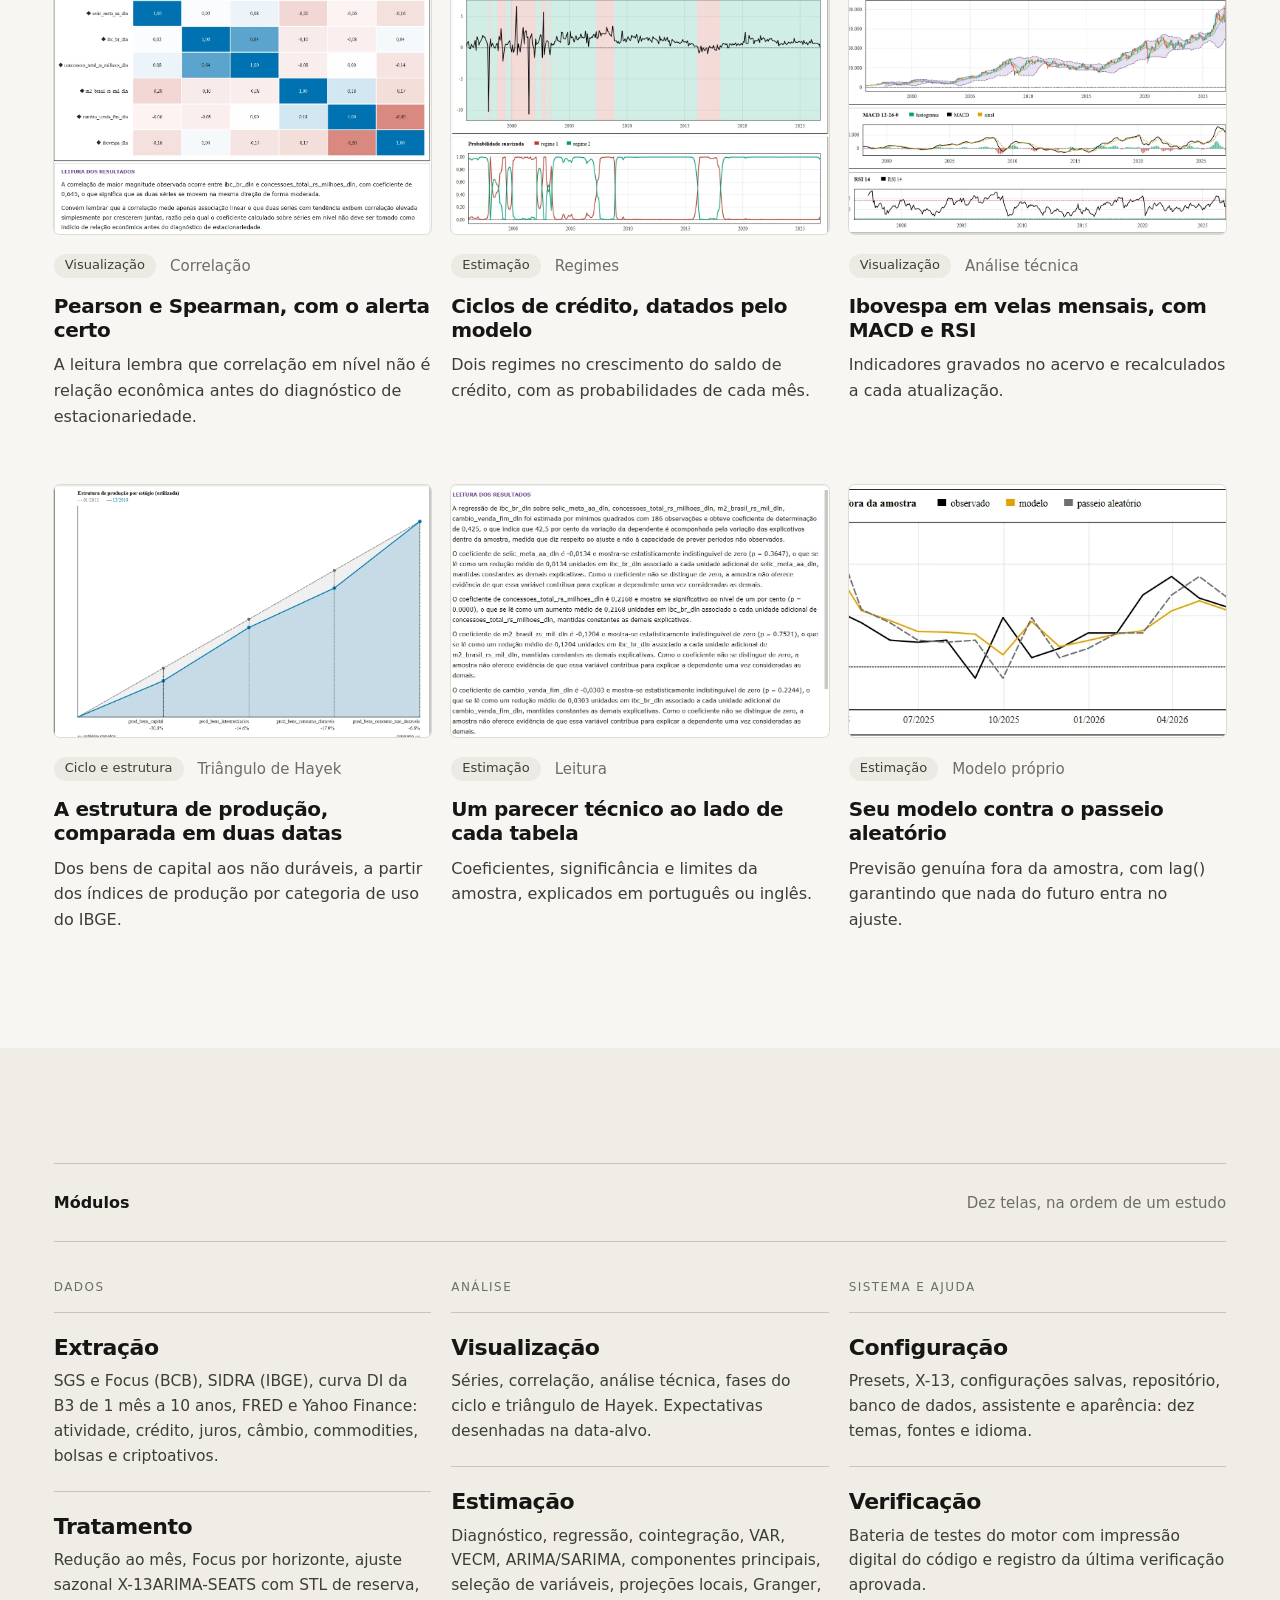
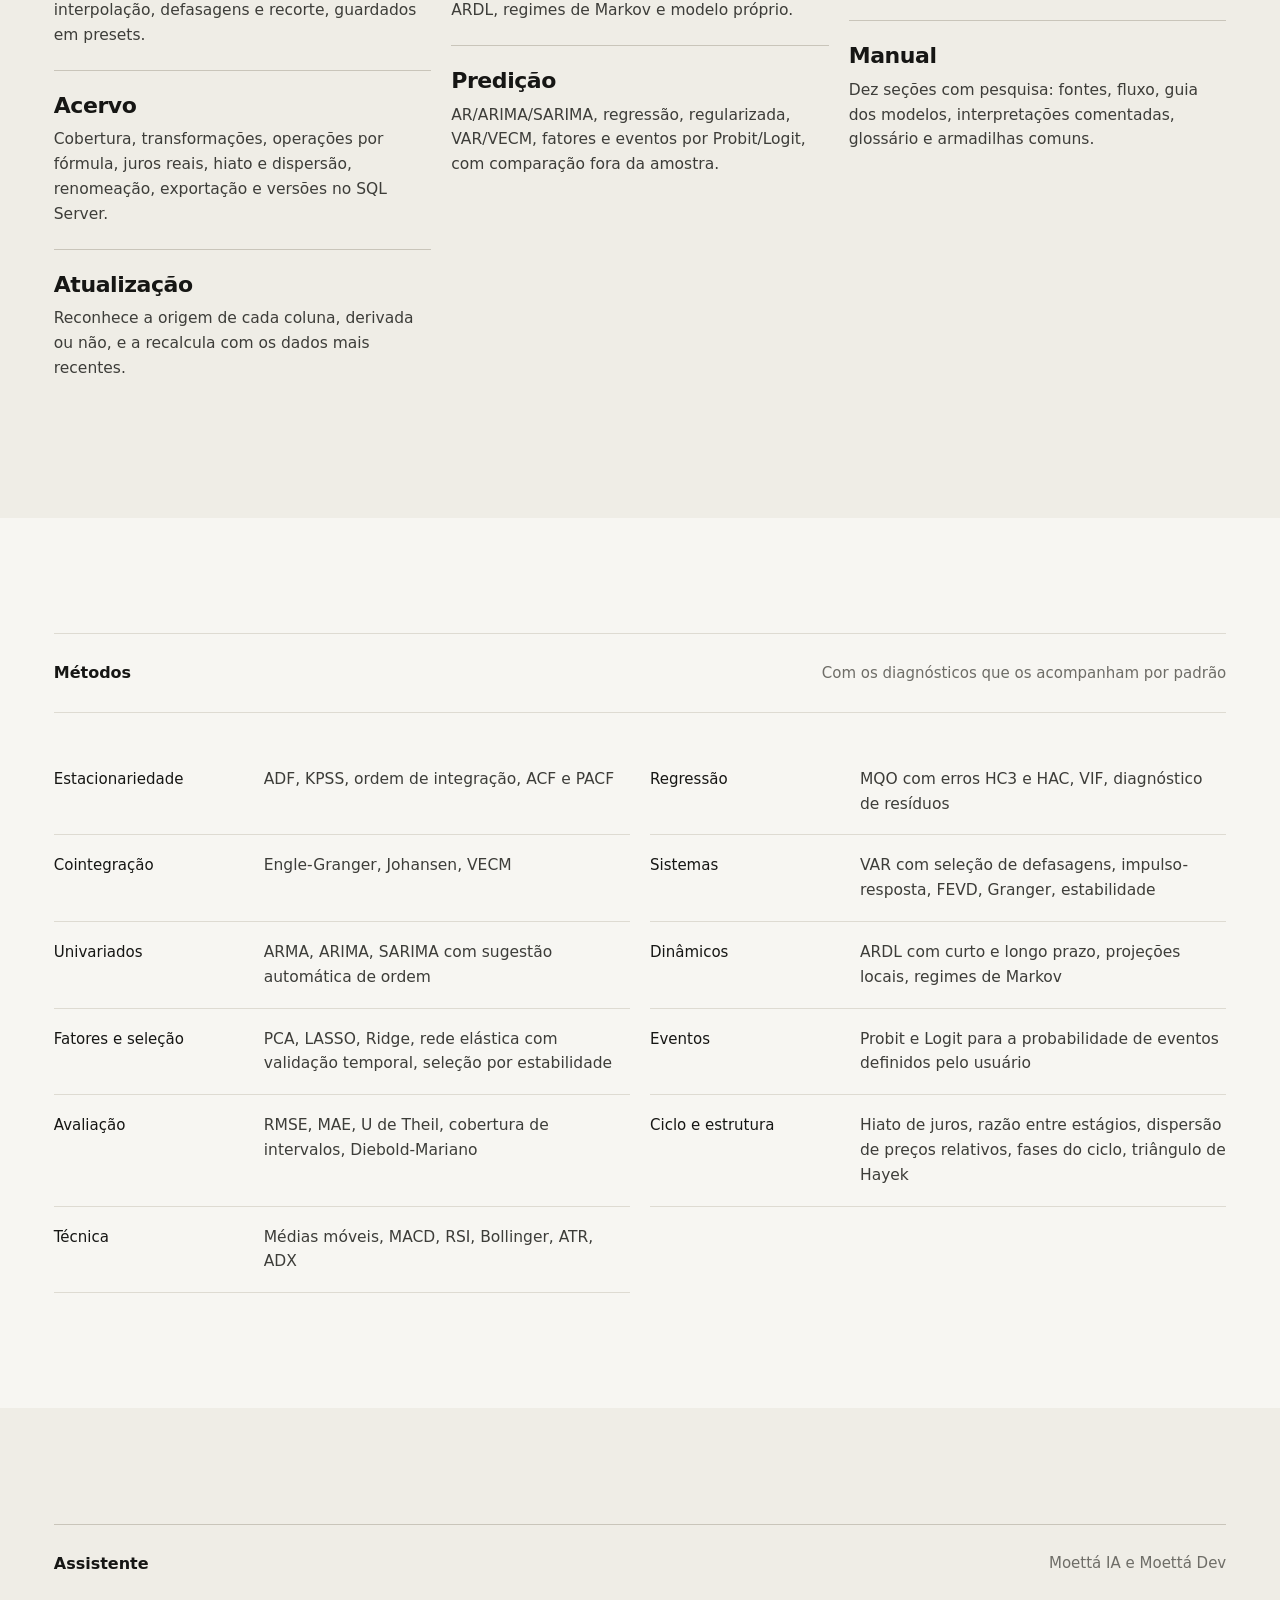
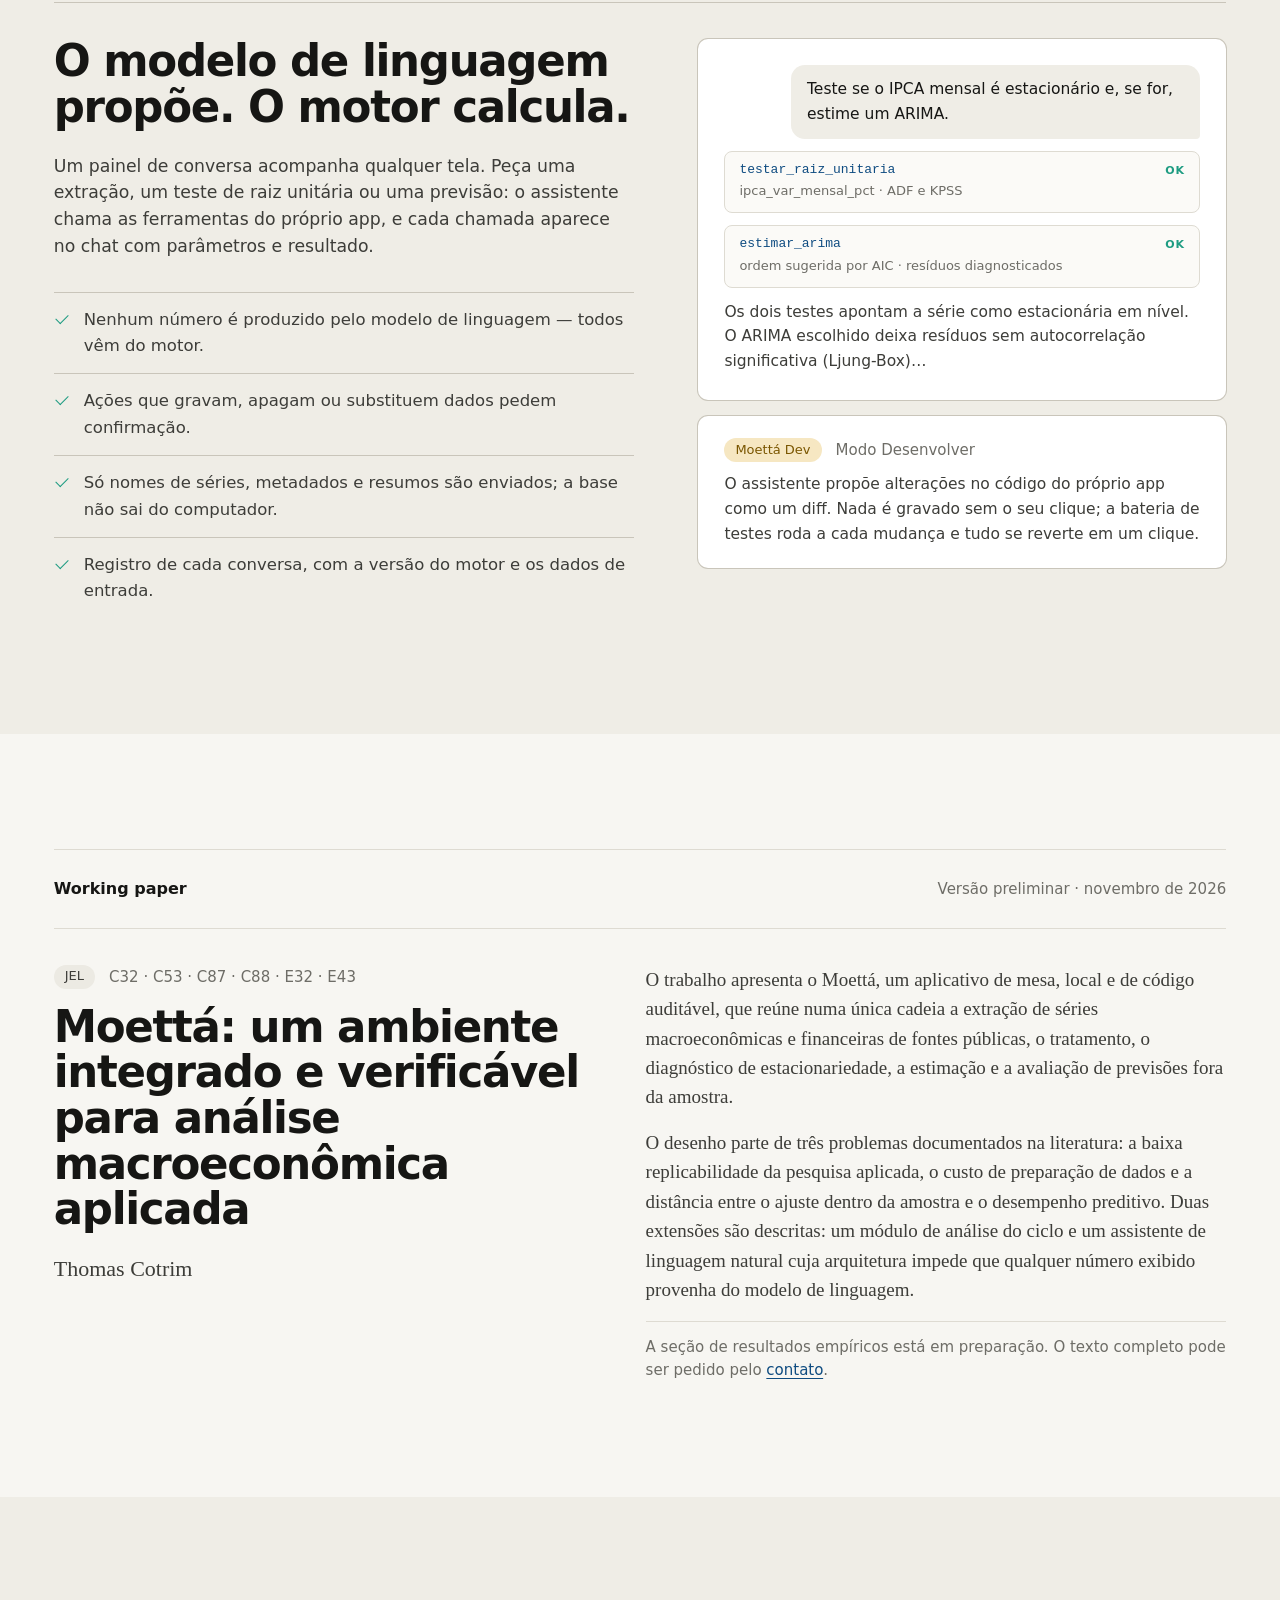
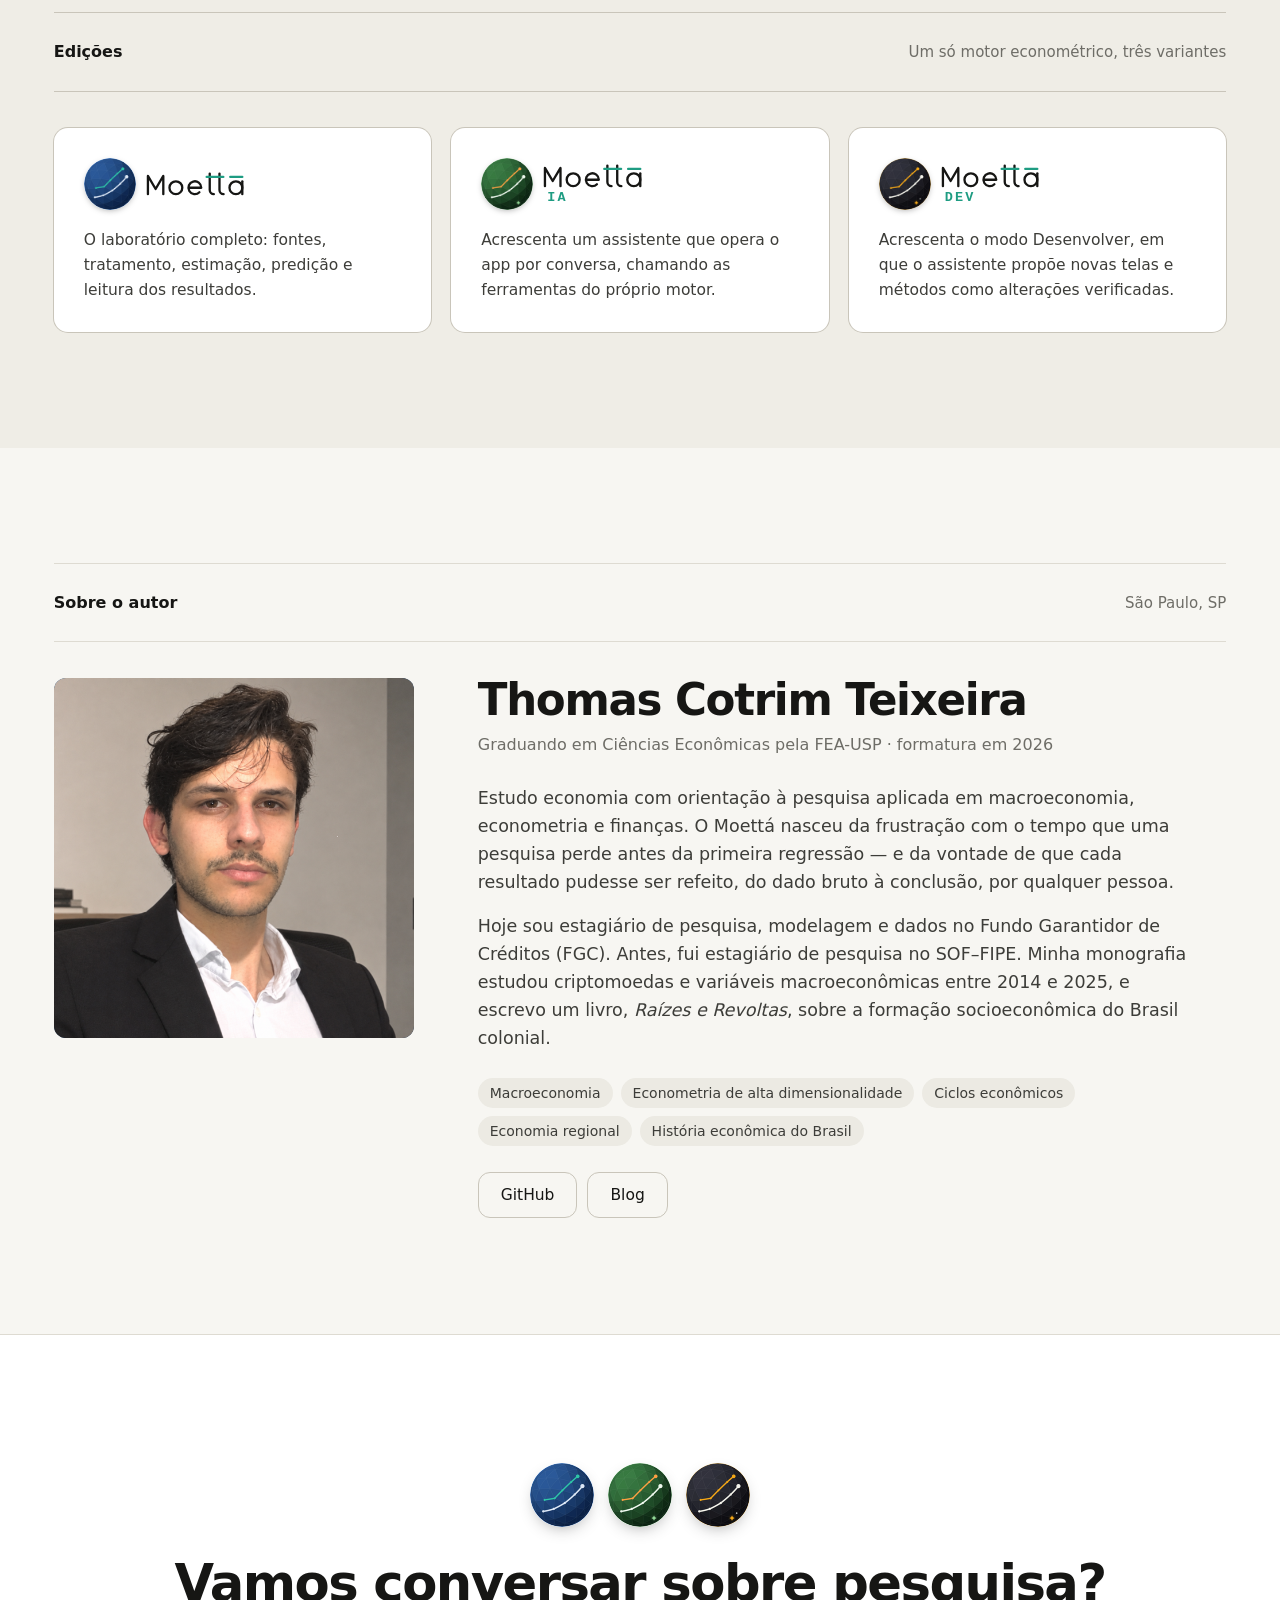
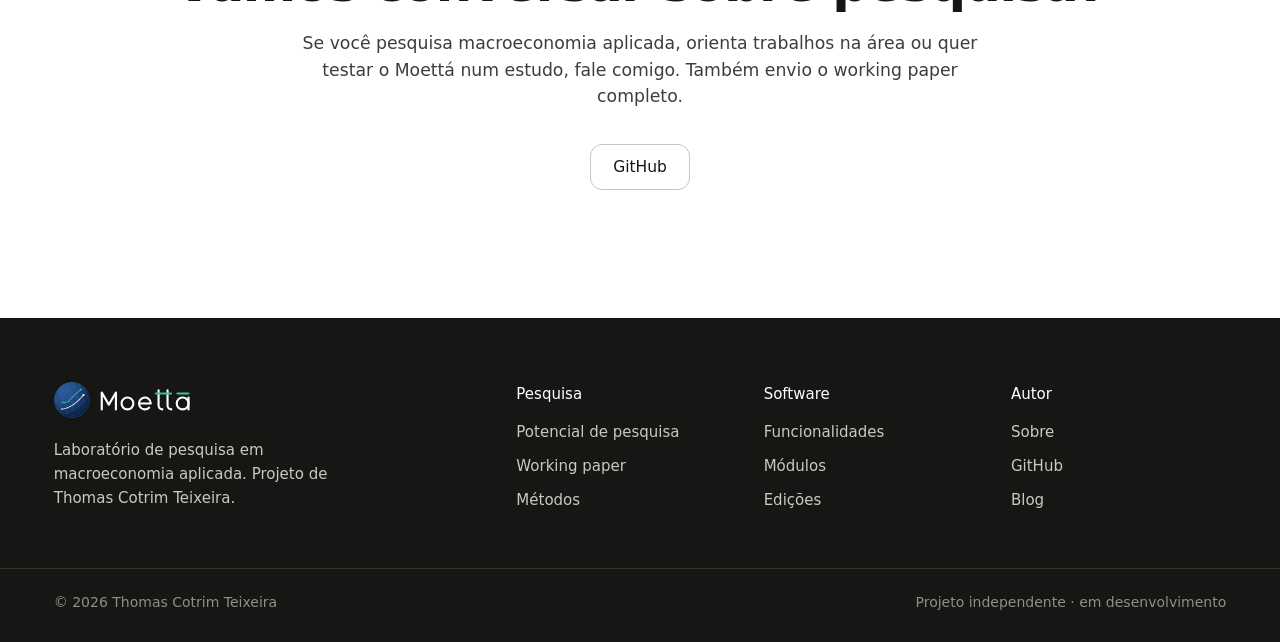
==== commit 378bf74a: "Add files via upload" ====
--- a/index.html
+++ b/index.html
@@ -3,19 +3,19 @@
 <head>
   <meta charset="utf-8">
   <meta name="viewport" content="width=device-width, initial-scale=1">
-  <title>Moettá — Econometria e modelagem quantitativa</title>
-  <meta name="description" content="Moettá é um software de econometria e modelagem quantitativa: extração de dados oficiais, tratamento, estimação, predição e leitura dos resultados em prosa, numa janela nativa.">
+  <title>Moettá — Pesquisa em macroeconomia aplicada</title>
+  <meta name="description" content="Moettá é um projeto de pesquisa de Thomas Cotrim: um ambiente integrado e verificável para análise macroeconômica aplicada, do dado oficial ao resultado replicável.">
   <meta name="theme-color" content="#F7F6F2">
-  <meta property="og:title" content="Moettá — Econometria e modelagem quantitativa">
-  <meta property="og:description" content="Do dado oficial à leitura do resultado. Extração, tratamento, estimação e predição num só lugar.">
-  <meta property="og:image" content="/assets/img/previsao.webp">
+  <meta property="og:title" content="Moettá — Pesquisa em macroeconomia aplicada">
+  <meta property="og:description" content="Um ambiente integrado e verificável para análise macroeconômica aplicada. Projeto de pesquisa de Thomas Cotrim.">
+  <meta property="og:image" content="assets/img/previsao.webp">
   <link rel="icon" href="assets/marca/favicon.ico" sizes="any">
   <link rel="icon" href="assets/marca/moetta-128.png" type="image/png">
   <link rel="apple-touch-icon" href="assets/marca/moetta-512.png">
   <link rel="preconnect" href="https://fonts.googleapis.com">
   <link rel="preconnect" href="https://fonts.gstatic.com" crossorigin>
   <link href="https://fonts.googleapis.com/css2?family=Inter+Tight:wght@500;600;700&family=Inter:wght@400;500&family=JetBrains+Mono:wght@700&family=Newsreader:ital,opsz,wght@0,6..72,400;1,6..72,400&display=swap" rel="stylesheet">
-  <link rel="stylesheet" href="styles.css?v=3">
+  <link rel="stylesheet" href="styles.css?v=4">
 </head>
 <body>
 
@@ -23,18 +23,18 @@
 <header class="nav" id="topo">
   <div class="wrap nav__inner">
     <nav class="nav__left" aria-label="Seções">
-      <a class="pill" href="#software">Software</a>
-      <a class="pill" href="#funcionalidades">Funcionalidades</a>
-      <a class="pill" href="#modulos">Módulos</a>
+      <a class="pill" href="#pesquisa">Pesquisa</a>
+      <a class="pill" href="#funcionalidades">Software</a>
       <a class="pill" href="#metodos">Métodos</a>
+      <a class="pill" href="#working-paper">Working paper</a>
     </nav>
     <a href="#topo" class="lockup lockup--nav" aria-label="Moettá, início">
       <img class="lockup__logo" src="assets/marca/moetta-128.png" alt="" width="40" height="40">
       <img class="lockup__nome" src="assets/marca/moetta-nome.svg" alt="Moettá" width="115" height="30">
     </a>
     <div class="nav__right">
-      <a class="pill" href="#planos">Planos</a>
-      <a class="pill pill--dark" href="#contato">Solicitar acesso</a>
+      <a class="pill" href="#autor">Sobre o autor</a>
+      <a class="pill pill--dark" href="#contato">Contato</a>
       <button class="icon-btn nav__toggle" aria-label="Abrir menu" aria-expanded="false">
         <svg width="18" height="18" viewBox="0 0 18 18" aria-hidden="true"><path d="M2 5h14M2 9h14M2 13h9" stroke="currentColor" stroke-width="1.5" stroke-linecap="round"/></svg>
       </button>
@@ -42,8 +42,8 @@
   </div>
   <div class="drawer" hidden>
     <div class="wrap drawer__inner">
-      <a href="#software">Software</a><a href="#funcionalidades">Funcionalidades</a><a href="#modulos">Módulos</a>
-      <a href="#metodos">Métodos</a><a href="#ia">Assistente</a><a href="#planos">Planos</a><a href="#contato">Solicitar acesso</a>
+      <a href="#pesquisa">Pesquisa</a><a href="#funcionalidades">Software</a><a href="#metodos">Métodos</a>
+      <a href="#working-paper">Working paper</a><a href="#ia">Assistente</a><a href="#autor">Sobre o autor</a><a href="#contato">Contato</a>
     </div>
   </div>
 </header>
@@ -53,81 +53,115 @@
 <!-- ================= DESTAQUES (grade editorial) ================= -->
 <section class="lead wrap">
   <div class="rowhead">
-    <h2 class="rowhead__title">Em destaque</h2>
-    <p class="rowhead__meta">Novembro de 2026</p>
+    <h2 class="rowhead__title">Projeto de pesquisa</h2>
+    <p class="rowhead__meta">Em desenvolvimento · novembro de 2026</p>
   </div>
 
   <div class="lead__grid">
     <!-- coluna esquerda -->
     <div class="lead__col">
       <article class="story">
-        <p class="meta"><span class="tag">Inflação</span><span>Expectativas do mercado</span></p>
+        <p class="meta"><span class="tag">Expectativas</span><span>Boletim Focus</span></p>
         <button class="story__img" data-lightbox data-src="assets/img/expectativas.webp" aria-label="Ampliar tela das expectativas de inflação">
           <img src="assets/img/c-expectativas.webp" alt="Expectativas Focus para o IPCA desenhadas no ano a que se referem, até 2030" width="1093" height="565">
         </button>
-        <h3>O que o mercado espera para a inflação, até 2030</h3>
-        <p>As projeções do boletim Focus, do Banco Central, desenhadas no ano a que se referem — com a data em que cada uma foi feita.</p>
+        <h3>Expectativas de inflação na data a que se referem</h3>
+        <p>Cada projeção do Focus é desenhada no ano-alvo, com a data em que foi feita: a base para estudar credibilidade e erros de expectativa.</p>
       </article>
       <article class="story story--rule">
-        <p class="meta"><span class="tag">Dados</span><span>Direto da fonte</span></p>
-        <h3>Banco Central, IBGE e B3 em um clique, sem baixar planilha</h3>
+        <p class="meta"><span class="tag">Replicabilidade</span><span>O problema de partida</span></p>
+        <h3>Menos da metade dos artigos replicados sem ajuda dos autores</h3>
+        <p>Chang e Li (2015) tentaram replicar estudos de treze periódicos de economia. A preparação dos dados é onde a pesquisa mais se perde.</p>
       </article>
     </div>
 
     <!-- coluna central -->
     <div class="lead__col lead__col--main">
-      <p class="meta"><span class="tag">Moettá</span><span>Econometria para quem quer entender a economia</span></p>
+      <p class="meta"><span class="tag">Moettá</span><span>Um projeto de Thomas Cotrim, FEA-USP</span></p>
       <button class="feature-shot" data-lightbox data-src="assets/img/previsao.webp" aria-label="Ampliar tela de predição">
-        <img src="assets/img/previsao.webp" alt="Tela de Predição do Moettá: previsão do IPCA mensal para os próximos 12 meses, com intervalo de 95%" width="1900" height="1055" fetchpriority="high">
+        <img src="assets/img/previsao.webp" alt="Tela de Predição do Moettá: previsão do IPCA mensal com intervalo de 95% e avaliação fora da amostra" width="1900" height="1055" fetchpriority="high">
       </button>
-      <h1>Entenda a economia com dados oficiais — e respostas claras.</h1>
-      <p class="lede">Inflação, juros, câmbio, crédito, atividade. O Moettá busca as séries no Banco Central, no IBGE e na B3, desenha os gráficos, projeta os próximos meses e explica cada resultado em português. Do estudante ao economista.</p>
+      <h1>Um laboratório de pesquisa em macroeconomia aplicada.</h1>
+      <p class="lede">O Moettá reúne numa só cadeia, verificável e reexecutável, o percurso de uma pesquisa com séries temporais: dados oficiais do Banco Central, do IBGE e da B3, tratamento, diagnóstico, estimação e avaliação de previsões fora da amostra. Projeto independente, desenvolvido durante a graduação em Economia.</p>
       <div class="actions">
-        <a href="#contato" class="btn btn--dark">Solicitar acesso</a>
-        <a href="#funcionalidades" class="btn btn--line">Ver o software</a>
+        <a href="#pesquisa" class="btn btn--dark">Agenda de pesquisa</a>
+        <a href="#autor" class="btn btn--line">Sobre o autor</a>
       </div>
     </div>
 
     <!-- coluna direita -->
     <div class="lead__col">
       <article class="story">
-        <p class="meta"><span class="tag">Juros</span><span>Desde o Plano Real</span></p>
+        <p class="meta"><span class="tag">Política monetária</span><span>1996–2026</span></p>
         <button class="story__img" data-lightbox data-src="assets/img/series.webp" aria-label="Ampliar tela de Selic e inflação">
           <img src="assets/img/c-series.webp" alt="Selic meta e inflação de preços livres em 12 meses, de 1996 a 2026" width="1093" height="795">
         </button>
-        <h3 class="h3--lg">Selic e inflação, trinta anos num só gráfico</h3>
+        <h3 class="h3--lg">Juros e inflação desde o Plano Real</h3>
       </article>
       <article class="story story--rule">
-        <p class="meta"><span class="tag">Previsão</span><span>Próximos 12 meses</span></p>
-        <h3 class="h3--lg">Para onde vai o IPCA?</h3>
-        <p>Modelos testados contra o que de fato aconteceu: o app mostra o erro de cada previsão antes de você confiar nela.</p>
+        <p class="meta"><span class="tag">Previsão</span><span>Fora da amostra</span></p>
+        <h3 class="h3--lg">Todo modelo contra uma referência ingênua</h3>
+        <p>RMSE, U de Theil e Diebold-Mariano: o ajuste dentro da amostra não basta.</p>
       </article>
       <article class="story story--rule">
-        <p class="meta"><span class="tag">Assistente</span><span>Moettá IA</span></p>
-        <h3 class="h3--lg">Pergunte em português. Receba o gráfico.</h3>
+        <p class="meta"><span class="tag">Working paper</span><span>Versão preliminar</span></p>
+        <h3 class="h3--lg"><a href="#working-paper">Um ambiente integrado e verificável →</a></h3>
       </article>
     </div>
   </div>
 
   <dl class="figures">
-    <div><dt>30 anos</dt><dd>de dados mensais do Plano Real até hoje</dd></div>
-    <div><dt>110+</dt><dd>séries prontas: inflação, juros, câmbio, crédito, bolsa</dd></div>
-    <div><dt>1 clique</dt><dd>para atualizar a base inteira com os dados mais recentes</dd></div>
-    <div><dt>PT · EN</dt><dd>interface e leituras em português e inglês</dd></div>
+    <div><dt>6</dt><dd>fontes públicas de dados integradas</dd></div>
+    <div><dt>110+</dt><dd>séries mensais desde o Plano Real</dd></div>
+    <div><dt>13</dt><dd>frentes de estimação, com diagnósticos</dd></div>
+    <div><dt>1 cadeia</dt><dd>do dado bruto ao resultado, registrada e reexecutável</dd></div>
   </dl>
 </section>
 
-<!-- ================= PARA QUEM ================= -->
-<section class="audience wrap">
-  <div class="rowhead">
-    <h2 class="rowhead__title">Para quem</h2>
-    <p class="rowhead__meta">Do primeiro gráfico ao modelo publicado</p>
-  </div>
-  <div class="audience__grid">
-    <article><h3>Estudantes</h3><p>Monte a base do TCC ou da dissertação em minutos, com as fontes citáveis e cada passo registrado.</p></article>
-    <article><h3>Professores</h3><p>Mostre em sala o que a regressão diz e o que ela não diz, com leituras escritas ao lado de cada tabela.</p></article>
-    <article><h3>Analistas e economistas</h3><p>VAR, VECM, ARIMA, regimes, previsão fora da amostra: o arsenal do dia a dia, sem escrever código.</p></article>
-    <article><h3>Jornalistas e curiosos</h3><p>Inflação, juros e câmbio desde 1996, direto do Banco Central e do IBGE, num gráfico que você mesmo monta.</p></article>
+<!-- ================= POTENCIAL DE PESQUISA ================= -->
+<section class="section wrap" id="pesquisa">
+  <div class="rowhead">
+    <h2 class="rowhead__title">Potencial de pesquisa</h2>
+    <p class="rowhead__meta">Perguntas que o Moettá já permite investigar</p>
+  </div>
+  <p class="research__intro">A contribuição é de método: reduzir o custo de chegar à primeira regressão <em>sem esconder as escolhas</em> que alteram o resultado.</p>
+  <div class="research">
+    <article>
+      <span class="num">01</span>
+      <h3>Transmissão da política monetária</h3>
+      <p>Como a Selic chega à inflação, ao crédito e à atividade. VAR, VECM e projeções locais sobre juros, curva DI e expectativas.</p>
+      <p class="research__tools">VAR · VECM · projeções locais · Granger</p>
+    </article>
+    <article>
+      <span class="num">02</span>
+      <h3>Ciclo de crédito e estrutura de produção</h3>
+      <p>Hiato de juros, razão entre estágios da produção e regimes de Markov para datar expansões e contrações — e testar a teoria austríaca do ciclo com dados brasileiros.</p>
+      <p class="research__tools">Markov · hiato de juros · triângulo de Hayek</p>
+    </article>
+    <article>
+      <span class="num">03</span>
+      <h3>Expectativas e credibilidade</h3>
+      <p>Projeções do Focus por horizonte, comparadas à inflação realizada no ano-alvo: viés, ancoragem e reação a choques.</p>
+      <p class="research__tools">Focus por horizonte · ARDL · eventos</p>
+    </article>
+    <article>
+      <span class="num">04</span>
+      <h3>Previsão macroeconômica</h3>
+      <p>Comparação sistemática de modelos univariados, multivariados, regularizados e de fatores contra o passeio aleatório.</p>
+      <p class="research__tools">SARIMA · LASSO · PCA · Diebold-Mariano</p>
+    </article>
+    <article>
+      <span class="num">05</span>
+      <h3>Replicabilidade da pesquisa aplicada</h3>
+      <p>Bases que carregam nos metadados cada transformação e fórmula, refeitas a partir da origem a cada atualização dos dados.</p>
+      <p class="research__tools">metadados · bateria de testes · verificação</p>
+    </article>
+    <article>
+      <span class="num">06</span>
+      <h3>Ensino de econometria</h3>
+      <p>Cada resultado vem com uma leitura em prosa do que os números dizem — e do que a amostra não permite afirmar.</p>
+      <p class="research__tools">leitura em prosa · manual · glossário</p>
+    </article>
   </div>
 </section>
 
@@ -333,78 +367,86 @@
   </div>
 </section>
 
-<!-- ================= PLANOS ================= -->
-<section class="section wrap" id="planos">
-  <div class="rowhead">
-    <h2 class="rowhead__title">Planos</h2>
-    <div class="billing" role="group" aria-label="Período de cobrança">
-      <button class="is-on" data-billing="mensal">Mensal</button>
-      <button data-billing="anual">Anual · −20%</button>
-    </div>
-  </div>
-  <p class="plans__intro">Três edições, um só motor econométrico. A diferença está no assistente.</p>
-
-  <div class="plans">
-    <article class="plan">
-      <h3 class="lockup lockup--plan">
-        <img class="lockup__logo" src="assets/marca/moetta-128.png" alt="" width="52" height="52">
-        <span class="lockup__txt"><img class="lockup__nome" src="assets/marca/moetta-nome.svg" alt="Moettá" width="115" height="30"></span>
-      </h3>
-      <p class="plan__desc">O laboratório completo, para estudo e pesquisa individual.</p>
-      <p class="plan__price"><span class="cur">R$</span><span class="js-price" data-m="59" data-a="47">59</span><span class="per">/mês</span></p>
-      <a href="#contato" class="btn btn--line btn--block">Começar</a>
-      <ul>
-        <li>Todas as fontes e o catálogo completo</li>
-        <li>Tratamento, acervo e atualização</li>
-        <li>Estimação e predição com leitura em prosa</li>
-        <li>Ciclo, estrutura de produção e análise técnica</li>
-        <li>Exportação xlsx/csv e SQL Server</li>
-        <li>Dez temas, PT e EN</li>
+<!-- ================= WORKING PAPER ================= -->
+<section class="section wrap" id="working-paper">
+  <div class="rowhead">
+    <h2 class="rowhead__title">Working paper</h2>
+    <p class="rowhead__meta">Versão preliminar · novembro de 2026</p>
+  </div>
+  <div class="paper">
+    <div class="paper__head">
+      <p class="meta"><span class="tag">JEL</span><span>C32 · C53 · C87 · C88 · E32 · E43</span></p>
+      <h3 class="display">Moettá: um ambiente integrado e verificável para análise macroeconômica aplicada</h3>
+      <p class="paper__author">Thomas Cotrim</p>
+    </div>
+    <div class="paper__body">
+      <p>O trabalho apresenta o Moettá, um aplicativo de mesa, local e de código auditável, que reúne numa única cadeia a extração de séries macroeconômicas e financeiras de fontes públicas, o tratamento, o diagnóstico de estacionariedade, a estimação e a avaliação de previsões fora da amostra.</p>
+      <p>O desenho parte de três problemas documentados na literatura: a baixa replicabilidade da pesquisa aplicada, o custo de preparação de dados e a distância entre o ajuste dentro da amostra e o desempenho preditivo. Duas extensões são descritas: um módulo de análise do ciclo e um assistente de linguagem natural cuja arquitetura impede que qualquer número exibido provenha do modelo de linguagem.</p>
+      <p class="paper__note">A seção de resultados empíricos está em preparação. O texto completo pode ser pedido pelo <a href="#contato">contato</a>.</p>
+    </div>
+  </div>
+</section>
+
+<!-- ================= EDIÇÕES ================= -->
+<section class="section section--tint" id="edicoes">
+  <div class="wrap">
+    <div class="rowhead">
+      <h2 class="rowhead__title">Edições</h2>
+      <p class="rowhead__meta">Um só motor econométrico, três variantes</p>
+    </div>
+    <div class="editions-grid">
+      <article>
+        <h3 class="lockup lockup--plan">
+          <img class="lockup__logo" src="assets/marca/moetta-128.png" alt="" width="52" height="52">
+          <span class="lockup__txt"><img class="lockup__nome" src="assets/marca/moetta-nome.svg" alt="Moettá" width="115" height="30"></span>
+        </h3>
+        <p>O laboratório completo: fontes, tratamento, estimação, predição e leitura dos resultados.</p>
+      </article>
+      <article>
+        <h3 class="lockup lockup--plan">
+          <img class="lockup__logo" src="assets/marca/moetta-ia-128.png" alt="" width="52" height="52">
+          <span class="lockup__txt"><img class="lockup__nome" src="assets/marca/moetta-nome.svg" alt="Moettá" width="100" height="26"><b class="lockup__suf">IA</b></span>
+        </h3>
+        <p>Acrescenta um assistente que opera o app por conversa, chamando as ferramentas do próprio motor.</p>
+      </article>
+      <article>
+        <h3 class="lockup lockup--plan">
+          <img class="lockup__logo" src="assets/marca/moetta-dev-128.png" alt="" width="52" height="52">
+          <span class="lockup__txt"><img class="lockup__nome" src="assets/marca/moetta-nome.svg" alt="Moettá" width="100" height="26"><b class="lockup__suf">Dev</b></span>
+        </h3>
+        <p>Acrescenta o modo Desenvolver, em que o assistente propõe novas telas e métodos como alterações verificadas.</p>
+      </article>
+    </div>
+  </div>
+</section>
+
+<!-- ================= SOBRE O AUTOR ================= -->
+<section class="section wrap" id="autor">
+  <div class="rowhead">
+    <h2 class="rowhead__title">Sobre o autor</h2>
+    <p class="rowhead__meta">São Paulo, SP</p>
+  </div>
+  <div class="author">
+    <!-- foto: salve como assets/img/autor.jpg (quadrada). Sem o arquivo, aparecem as iniciais. -->
+    <div class="author__photo">
+      <img src="assets/img/autor.jpg" alt="Thomas Cotrim Teixeira" width="420" height="420" onerror="this.remove()">
+      <span aria-hidden="true">TC</span>
+    </div>
+    <div class="author__text">
+      <h3 class="display">Thomas Cotrim Teixeira</h3>
+      <p class="author__role">Graduando em Ciências Econômicas pela FEA-USP · formatura em 2026</p>
+      <p>Estudo economia com orientação à pesquisa aplicada em macroeconomia, econometria e finanças. O Moettá nasceu da frustração com o tempo que uma pesquisa perde antes da primeira regressão — e da vontade de que cada resultado pudesse ser refeito, do dado bruto à conclusão, por qualquer pessoa.</p>
+      <p>Hoje sou estagiário de pesquisa, modelagem e dados no Fundo Garantidor de Créditos (FGC). Antes, fui estagiário de pesquisa no SOF–FIPE. Minha monografia estudou criptomoedas e variáveis macroeconômicas entre 2014 e 2025, e escrevo um livro, <em>Raízes e Revoltas</em>, sobre a formação socioeconômica do Brasil colonial.</p>
+      <ul class="author__tags">
+        <li>Macroeconomia</li><li>Econometria de alta dimensionalidade</li><li>Ciclos econômicos</li><li>Economia regional</li><li>História econômica do Brasil</li>
       </ul>
-    </article>
-    <article class="plan plan--featured">
-      <p class="plan__flag">Mais escolhido</p>
-      <h3 class="lockup lockup--plan">
-        <img class="lockup__logo" src="assets/marca/moetta-ia-128.png" alt="" width="52" height="52">
-        <span class="lockup__txt"><img class="lockup__nome" src="assets/marca/moetta-nome-claro.svg" alt="Moettá" width="100" height="26"><b class="lockup__suf lockup__suf--claro">IA</b></span>
-      </h3>
-      <p class="plan__desc">O laboratório com um assistente que opera o app por você.</p>
-      <p class="plan__price"><span class="cur">R$</span><span class="js-price" data-m="119" data-a="95">119</span><span class="per">/mês</span></p>
-      <a href="#contato" class="btn btn--light btn--block">Começar</a>
-      <ul>
-        <li><strong>Tudo do Moettá</strong></li>
-        <li>Painel de IA em qualquer tela</li>
-        <li>Extração, transformações e modelos por conversa</li>
-        <li>Respostas sobre o app a partir do manual</li>
-        <li>Confirmação explícita de ações sensíveis</li>
-        <li>Registro auditável das sessões</li>
-      </ul>
-    </article>
-    <article class="plan">
-      <h3 class="lockup lockup--plan">
-        <img class="lockup__logo" src="assets/marca/moetta-dev-128.png" alt="" width="52" height="52">
-        <span class="lockup__txt"><img class="lockup__nome" src="assets/marca/moetta-nome.svg" alt="Moettá" width="100" height="26"><b class="lockup__suf">Dev</b></span>
-      </h3>
-      <p class="plan__desc">Para quem quer estender o software com novas telas e métodos.</p>
-      <p class="plan__price"><span class="cur">R$</span><span class="js-price" data-m="219" data-a="175">219</span><span class="per">/mês</span></p>
-      <a href="#contato" class="btn btn--line btn--block">Começar</a>
-      <ul>
-        <li><strong>Tudo do Moettá IA</strong></li>
-        <li>Modo Desenvolver: alterações propostas como diff</li>
-        <li>Criação de telas novas na barra lateral</li>
-        <li>Verificação automática a cada alteração</li>
-        <li>Cópias de segurança e reversão em um clique</li>
-        <li>Ambiente restrito à pasta do app</li>
-      </ul>
-    </article>
-  </div>
-
-  <div class="institutional">
-    <div>
-      <h3>Institucional</h3>
-      <p>Universidades, consultorias e equipes de research: licenças em volume, instalação assistida e treinamento.</p>
-    </div>
-    <a href="#contato" class="btn btn--line">Falar com a equipe</a>
+      <div class="author__links">
+        <a class="btn btn--line" href="https://github.com/thomasct123" target="_blank" rel="noopener">GitHub</a>
+        <a class="btn btn--line" href="https://thomascotrim.blogspot.com" target="_blank" rel="noopener">Blog</a>
+        <!-- EDITE: cole o endereço do seu LinkedIn entre as aspas para o botão aparecer -->
+        <a class="btn btn--line" href="" target="_blank" rel="noopener">LinkedIn</a>
+      </div>
+    </div>
   </div>
 </section>
 
@@ -416,14 +458,13 @@
       <img src="assets/marca/moetta-ia-128.png" alt="Moettá IA" width="64" height="64">
       <img src="assets/marca/moetta-dev-128.png" alt="Moettá Dev" width="64" height="64">
     </div>
-    <h2>Pronto para modelar com método?</h2>
-    <p class="lede">O Moettá está em fase de apresentação. Deixe seu e-mail para receber acesso antecipado e o working paper que descreve a metodologia.</p>
-    <form class="cta__form" onsubmit="event.preventDefault(); this.classList.add('is-sent');">
-      <label class="sr-only" for="email">E-mail</label>
-      <input id="email" type="email" placeholder="seu@email.com" required>
-      <button class="btn btn--dark" type="submit">Solicitar acesso</button>
-      <p class="cta__thanks">Obrigado. Entraremos em contato em breve.</p>
-    </form>
+    <h2>Vamos conversar sobre pesquisa?</h2>
+    <p class="lede">Se você pesquisa macroeconomia aplicada, orienta trabalhos na área ou quer testar o Moettá num estudo, fale comigo. Também envio o working paper completo.</p>
+    <div class="cta__links">
+      <!-- EDITE: troque pelo seu e-mail (mantenha o "mailto:") para o botão aparecer -->
+      <a class="btn btn--dark" href="">Enviar e-mail</a>
+      <a class="btn btn--line" href="https://github.com/thomasct123" target="_blank" rel="noopener">GitHub</a>
+    </div>
   </div>
 </section>
 
@@ -433,13 +474,13 @@
   <div class="wrap footer__grid">
     <div>
       <a href="#topo" class="lockup lockup--foot" aria-label="Moettá, início"><img class="lockup__logo" src="assets/marca/moetta-128.png" alt="" width="36" height="36"><img class="lockup__nome" src="assets/marca/moetta-nome-claro.svg" alt="Moettá" width="92" height="24"></a>
-      <p class="footer__note">Software de econometria e modelagem quantitativa.</p>
-    </div>
-    <div><p class="footer__h">Produto</p><a href="#software">Software</a><a href="#funcionalidades">Funcionalidades</a><a href="#modulos">Módulos</a><a href="#metodos">Métodos</a></div>
-    <div><p class="footer__h">Edições</p><a href="#planos">Moettá</a><a href="#planos">Moettá IA</a><a href="#planos">Moettá Dev</a><a href="#planos">Institucional</a></div>
-    <div><p class="footer__h">Contato</p><a href="#contato">Solicitar acesso</a><a href="#contato">Working paper</a></div>
-  </div>
-  <div class="wrap footer__base"><span>© 2026 Moettá</span><span>Windows · Português e inglês</span></div>
+      <p class="footer__note">Laboratório de pesquisa em macroeconomia aplicada. Projeto de Thomas Cotrim Teixeira.</p>
+    </div>
+    <div><p class="footer__h">Pesquisa</p><a href="#pesquisa">Potencial de pesquisa</a><a href="#working-paper">Working paper</a><a href="#metodos">Métodos</a></div>
+    <div><p class="footer__h">Software</p><a href="#funcionalidades">Funcionalidades</a><a href="#modulos">Módulos</a><a href="#edicoes">Edições</a></div>
+    <div><p class="footer__h">Autor</p><a href="#autor">Sobre</a><a href="https://github.com/thomasct123" target="_blank" rel="noopener">GitHub</a><a href="https://thomascotrim.blogspot.com" target="_blank" rel="noopener">Blog</a></div>
+  </div>
+  <div class="wrap footer__base"><span>© 2026 Thomas Cotrim Teixeira</span><span>Projeto independente · em desenvolvimento</span></div>
 </footer>
 
 <div class="lightbox" hidden>
--- a/styles.css
+++ b/styles.css
@@ -112,6 +112,49 @@
 .lockup--foot .lockup__nome { height: 24px; }
 .editions { display: flex; gap: 14px; margin-bottom: 30px; }
 .editions img { width: 64px; height: 64px; border-radius: 50%; box-shadow: 0 6px 18px -8px rgba(0, 0, 0, .45); }
+
+/* links ainda não preenchidos (href="") ficam ocultos */
+a[href=""] { display: none !important; }
+
+/* potencial de pesquisa */
+.research__intro { font-family: var(--serif); font-size: clamp(24px, 2.4vw, 34px); line-height: 1.22; max-width: 34ch; margin-bottom: 44px; }
+.research__intro em { color: var(--blue); }
+.research { display: grid; grid-template-columns: repeat(3, minmax(0, 1fr)); gap: 0 20px; }
+.research article { padding: 26px 0 30px; border-top: 1px solid var(--rule-strong); }
+.research .num { display: block; font-size: 13px; color: var(--muted); margin-bottom: 14px; font-variant-numeric: tabular-nums; }
+.research h3 { font-size: 22px; margin-bottom: 10px; }
+.research p { color: var(--ink-2); font-size: 16px; }
+.research .research__tools { margin-top: 14px; font-size: 13.5px; color: var(--teal); font-weight: 500; }
+
+/* working paper */
+.paper { display: grid; grid-template-columns: minmax(0, 1fr) minmax(0, 1.1fr); gap: 64px; }
+.paper .display { margin: 0 0 18px; }
+.paper__author { font-family: var(--serif); font-size: 22px; color: var(--ink-2); }
+.paper__body { display: grid; gap: 16px; font-family: var(--serif); font-size: 19px; line-height: 1.55; color: var(--ink-2); }
+.paper__body .paper__note { font-family: var(--sans); font-size: 15px; color: var(--muted); padding-top: 14px; border-top: 1px solid var(--rule); }
+.paper__body a { color: var(--blue); text-decoration: underline; text-underline-offset: 3px; }
+
+/* edições, sem preços */
+.editions-grid { display: grid; grid-template-columns: repeat(3, minmax(0, 1fr)); gap: 20px; }
+.editions-grid article { background: var(--paper); border-radius: 14px; padding: 30px; box-shadow: 0 0 0 1px var(--rule-strong); }
+.editions-grid h3 { margin-bottom: 18px; }
+.editions-grid p { color: var(--ink-2); font-size: 15.5px; }
+
+/* sobre o autor */
+.author { display: grid; grid-template-columns: minmax(0, 360px) minmax(0, 1fr); gap: 64px; align-items: start; }
+.author__photo {
+  position: relative; aspect-ratio: 1; border-radius: 12px; overflow: hidden;
+  background: linear-gradient(145deg, #1D4F86, #0E2747); display: grid; place-items: center;
+}
+.author__photo span { font-family: var(--head); font-weight: 600; font-size: 72px; color: rgba(255, 255, 255, .85); letter-spacing: -.02em; }
+.author__photo img { position: absolute; inset: 0; width: 100%; height: 100%; object-fit: cover; }
+.author .display { margin-bottom: 8px; }
+.author__role { color: var(--muted); font-size: 16px; margin-bottom: 26px; }
+.author__text > p:not(.author__role) { font-size: 17.5px; color: var(--ink-2); margin-bottom: 16px; max-width: 64ch; }
+.author__tags { display: flex; flex-wrap: wrap; gap: 8px; list-style: none; padding: 0; margin: 26px 0; }
+.author__tags li { padding: 4px 12px; border-radius: 999px; background: var(--pill); font-size: 14px; color: var(--ink-2); }
+.author__links, .cta__links { display: flex; flex-wrap: wrap; gap: 10px; }
+.cta__links { justify-content: center; margin-top: 34px; }
 
 /* para quem */
 .audience { padding-top: clamp(64px, 7vw, 96px); }
@@ -329,6 +372,9 @@
   .cards { grid-template-columns: repeat(2, minmax(0, 1fr)); }
   .spec { grid-template-columns: 1fr; }
   .audience__grid { grid-template-columns: repeat(2, minmax(0, 1fr)); gap: 32px 20px; }
+  .research { grid-template-columns: repeat(2, minmax(0, 1fr)); }
+  .paper, .author { grid-template-columns: 1fr; gap: 36px; }
+  .author__photo { max-width: 320px; }
 }
 
 @media (max-width: 860px) {
@@ -338,6 +384,7 @@
   .lockup--nav .lockup__logo { width: 34px; height: 34px; }
   .lockup--nav .lockup__nome { height: 25px; }
   .audience__grid { grid-template-columns: 1fr; gap: 26px; }
+  .research, .editions-grid { grid-template-columns: 1fr; }
   .nav__toggle { display: inline-grid; }
   .lead { padding-top: 24px; }
   .lead__col:first-child, .lead__col:last-child { grid-template-columns: 1fr; gap: 0; }
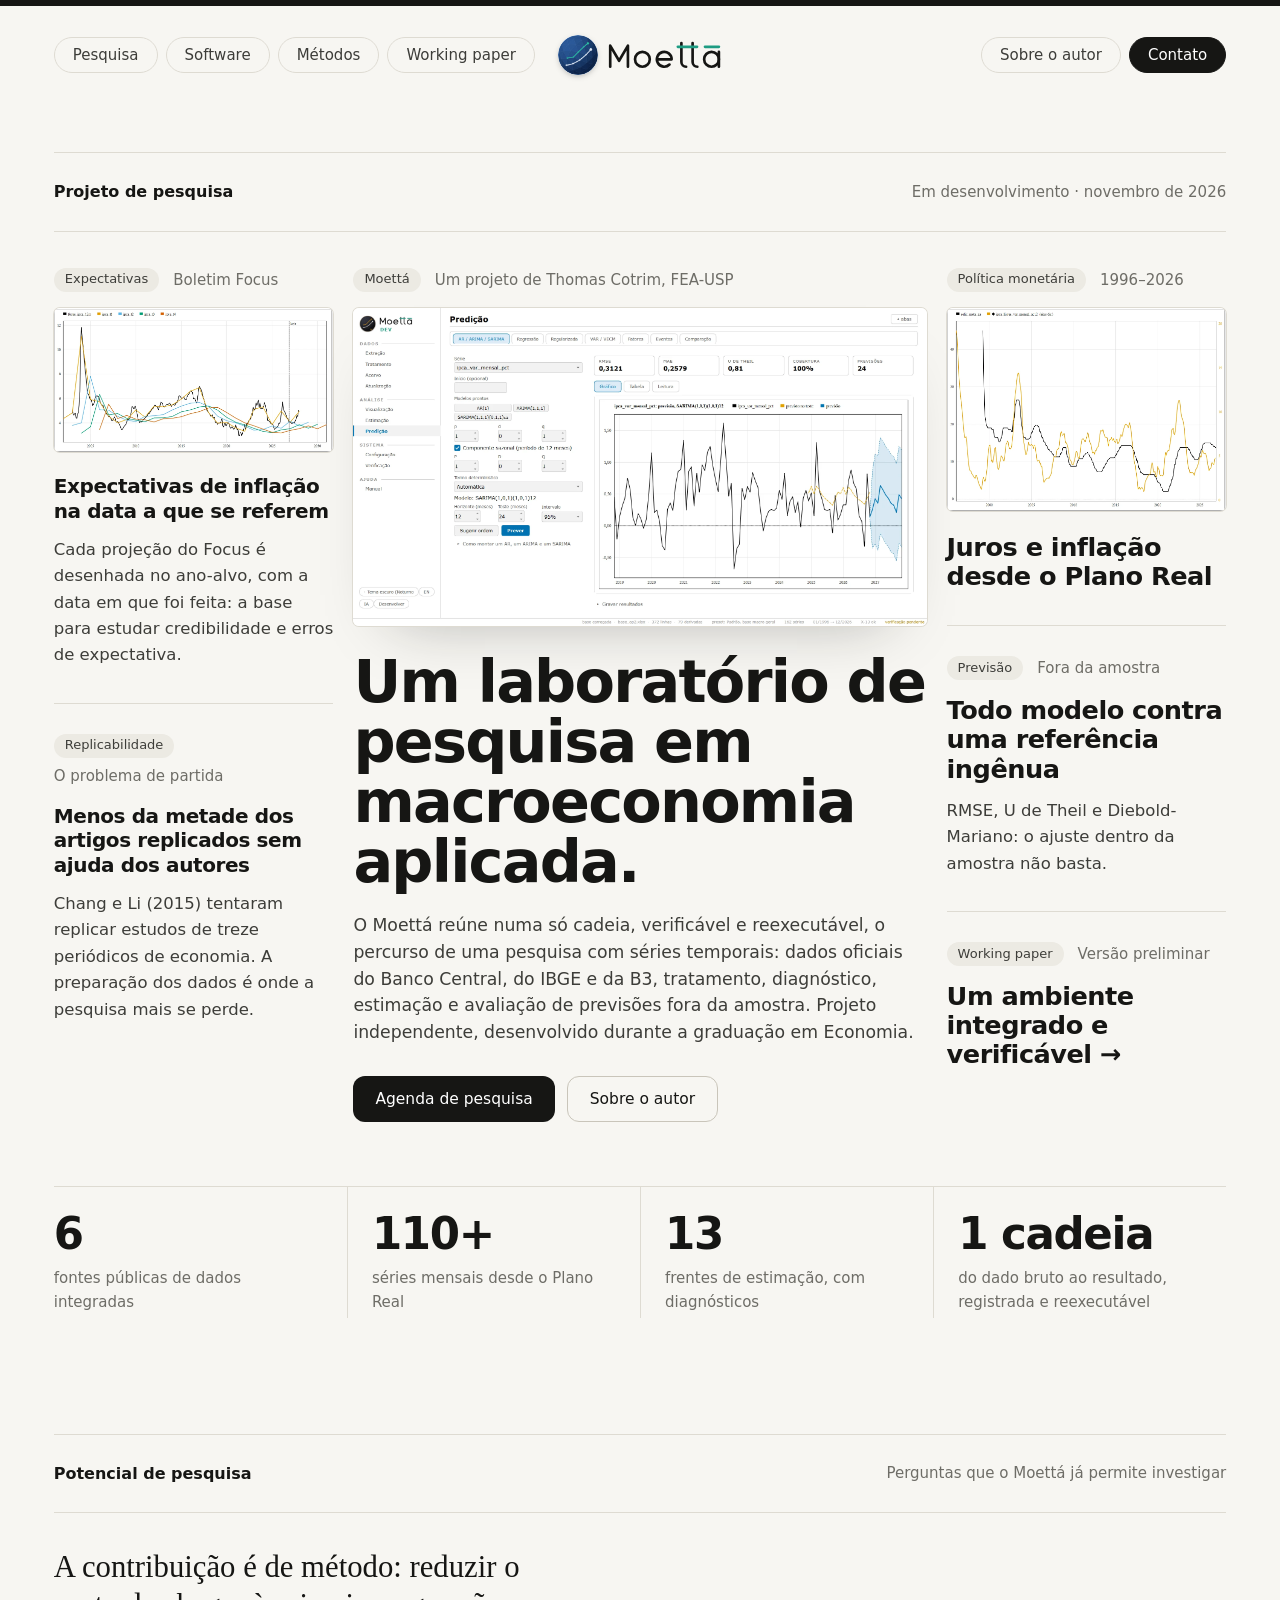
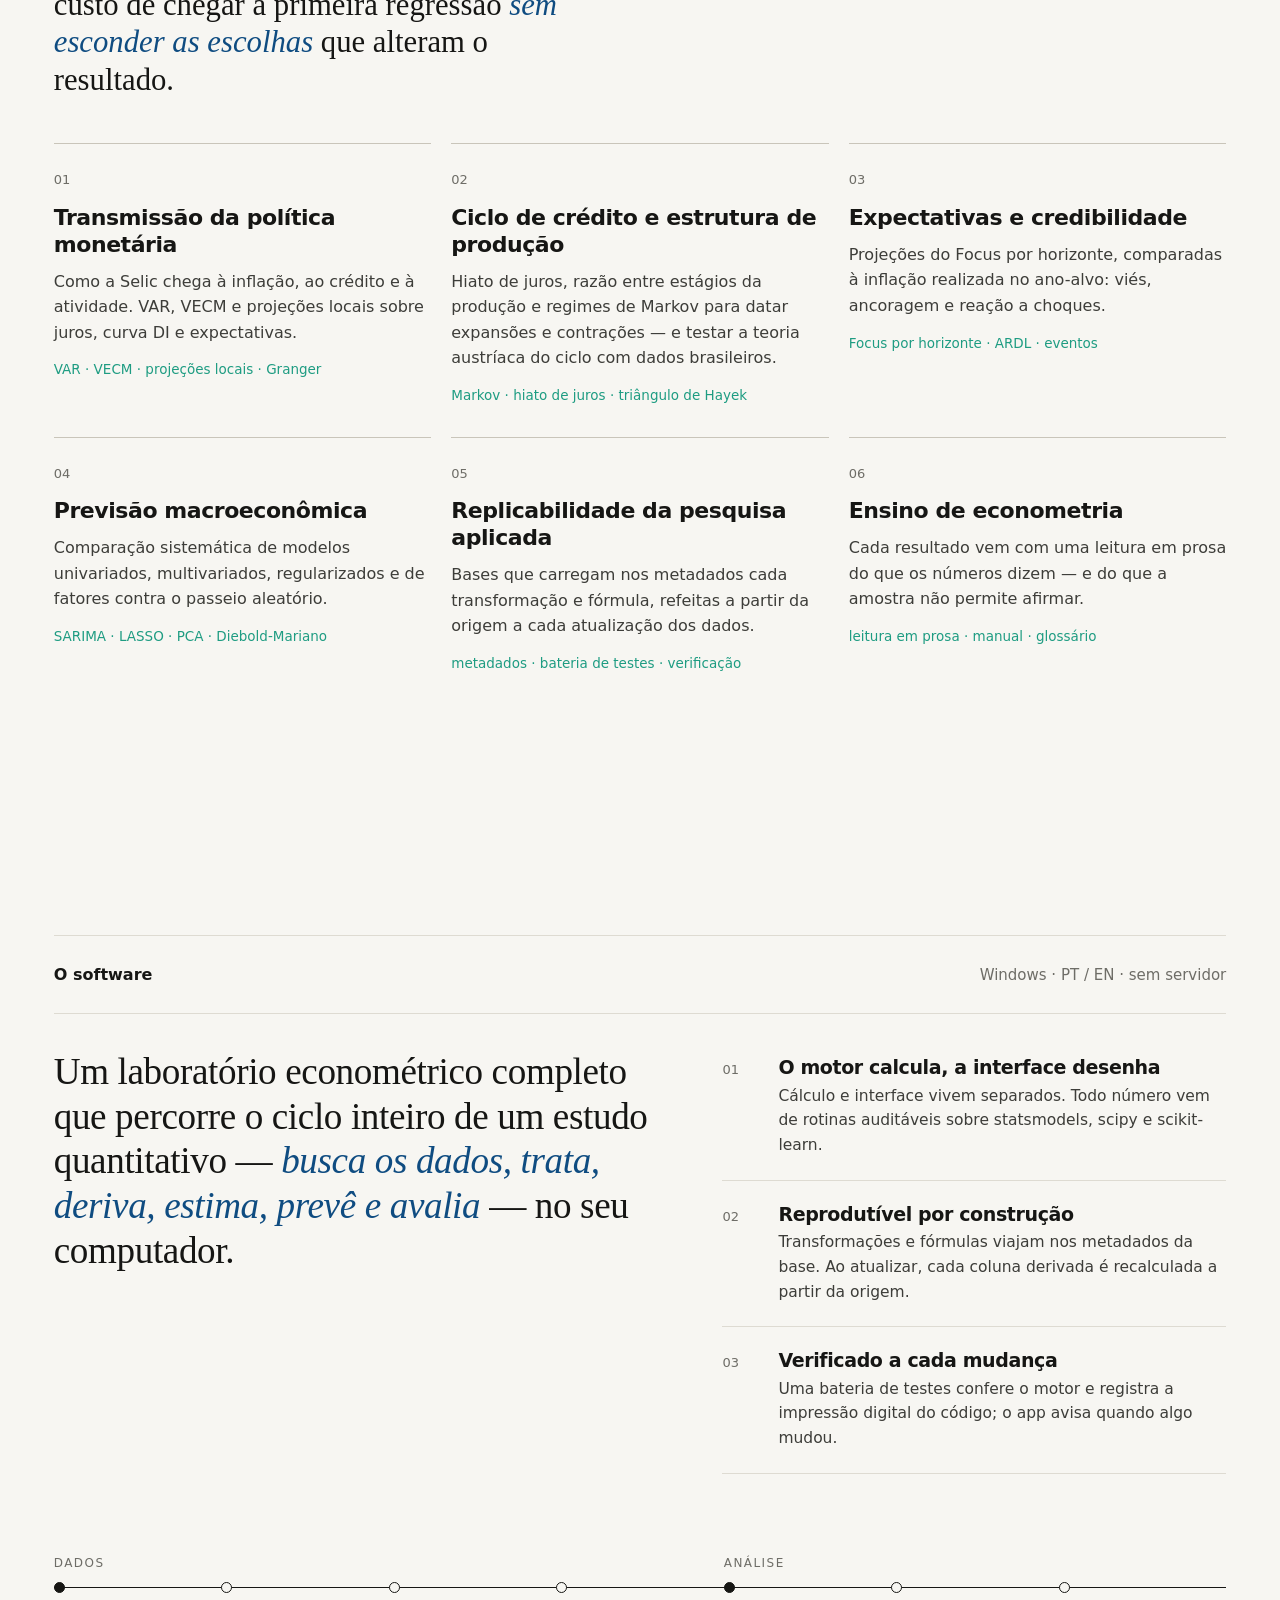
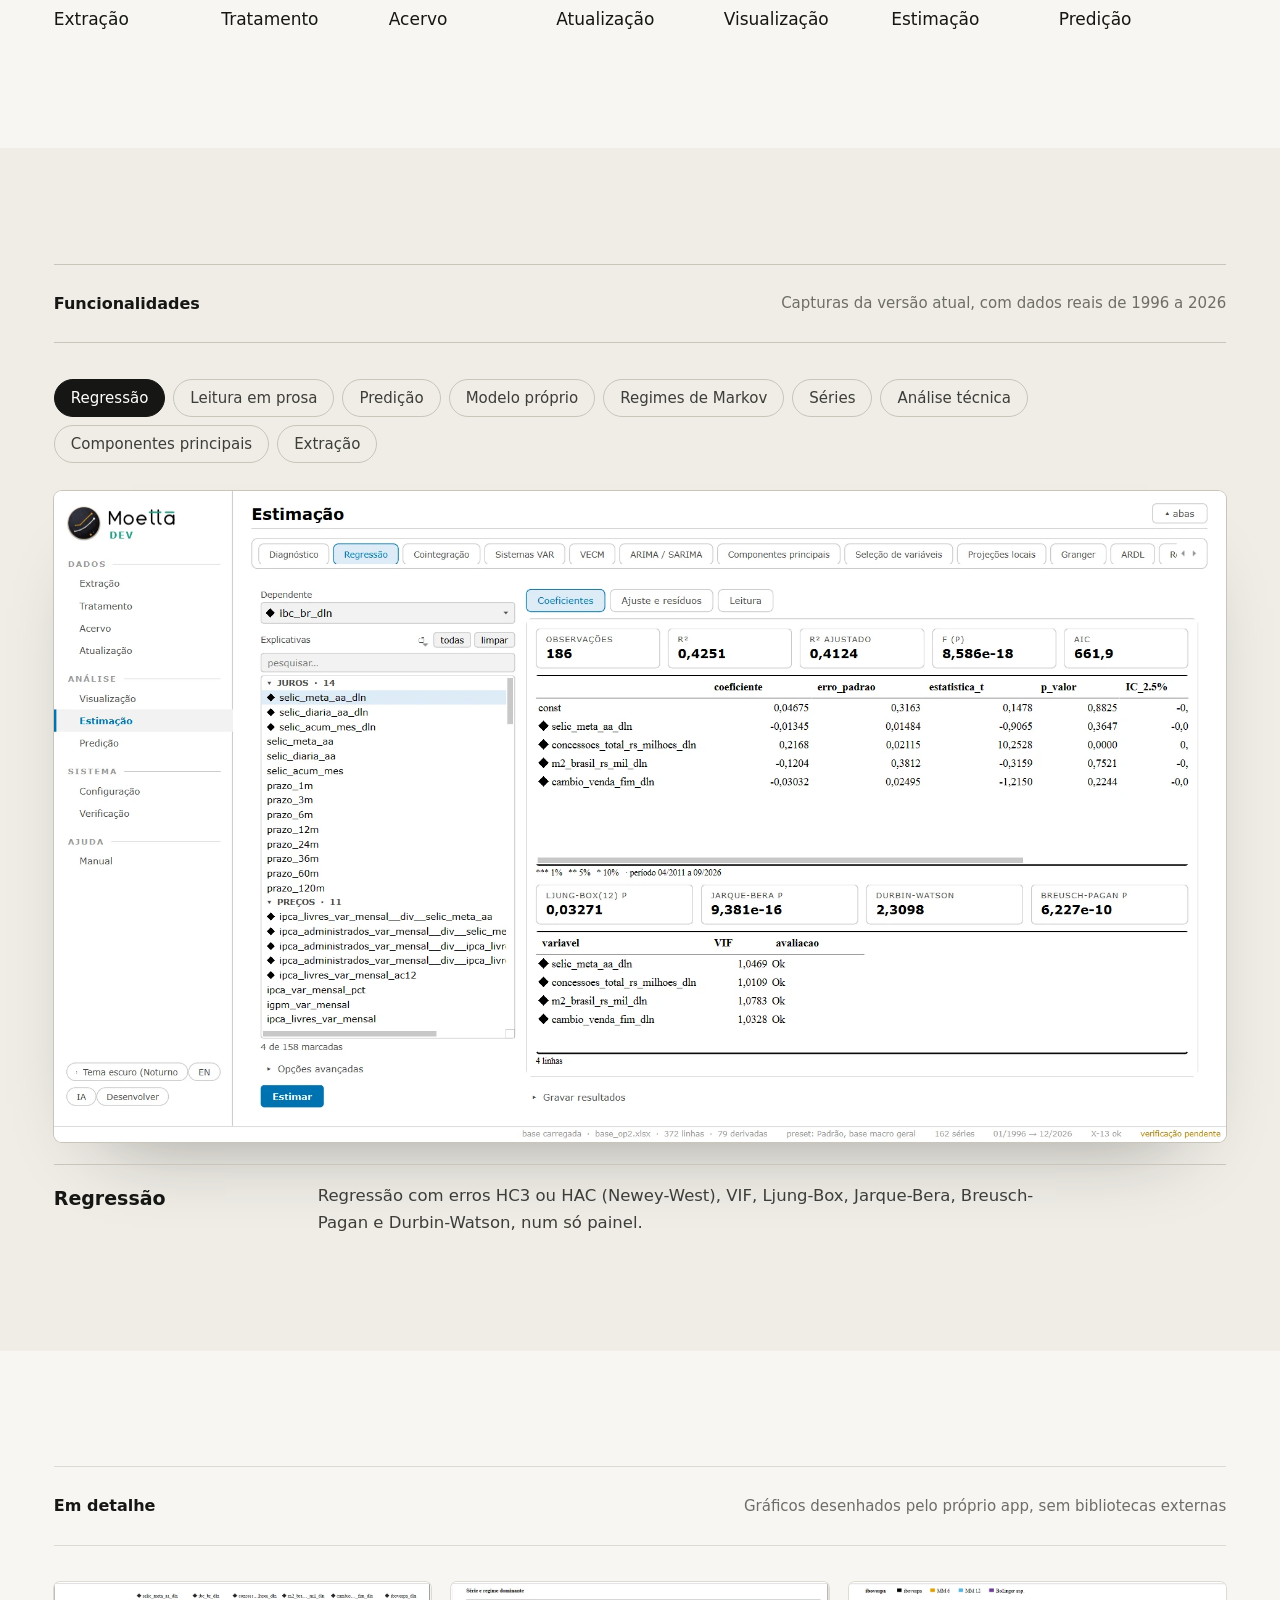
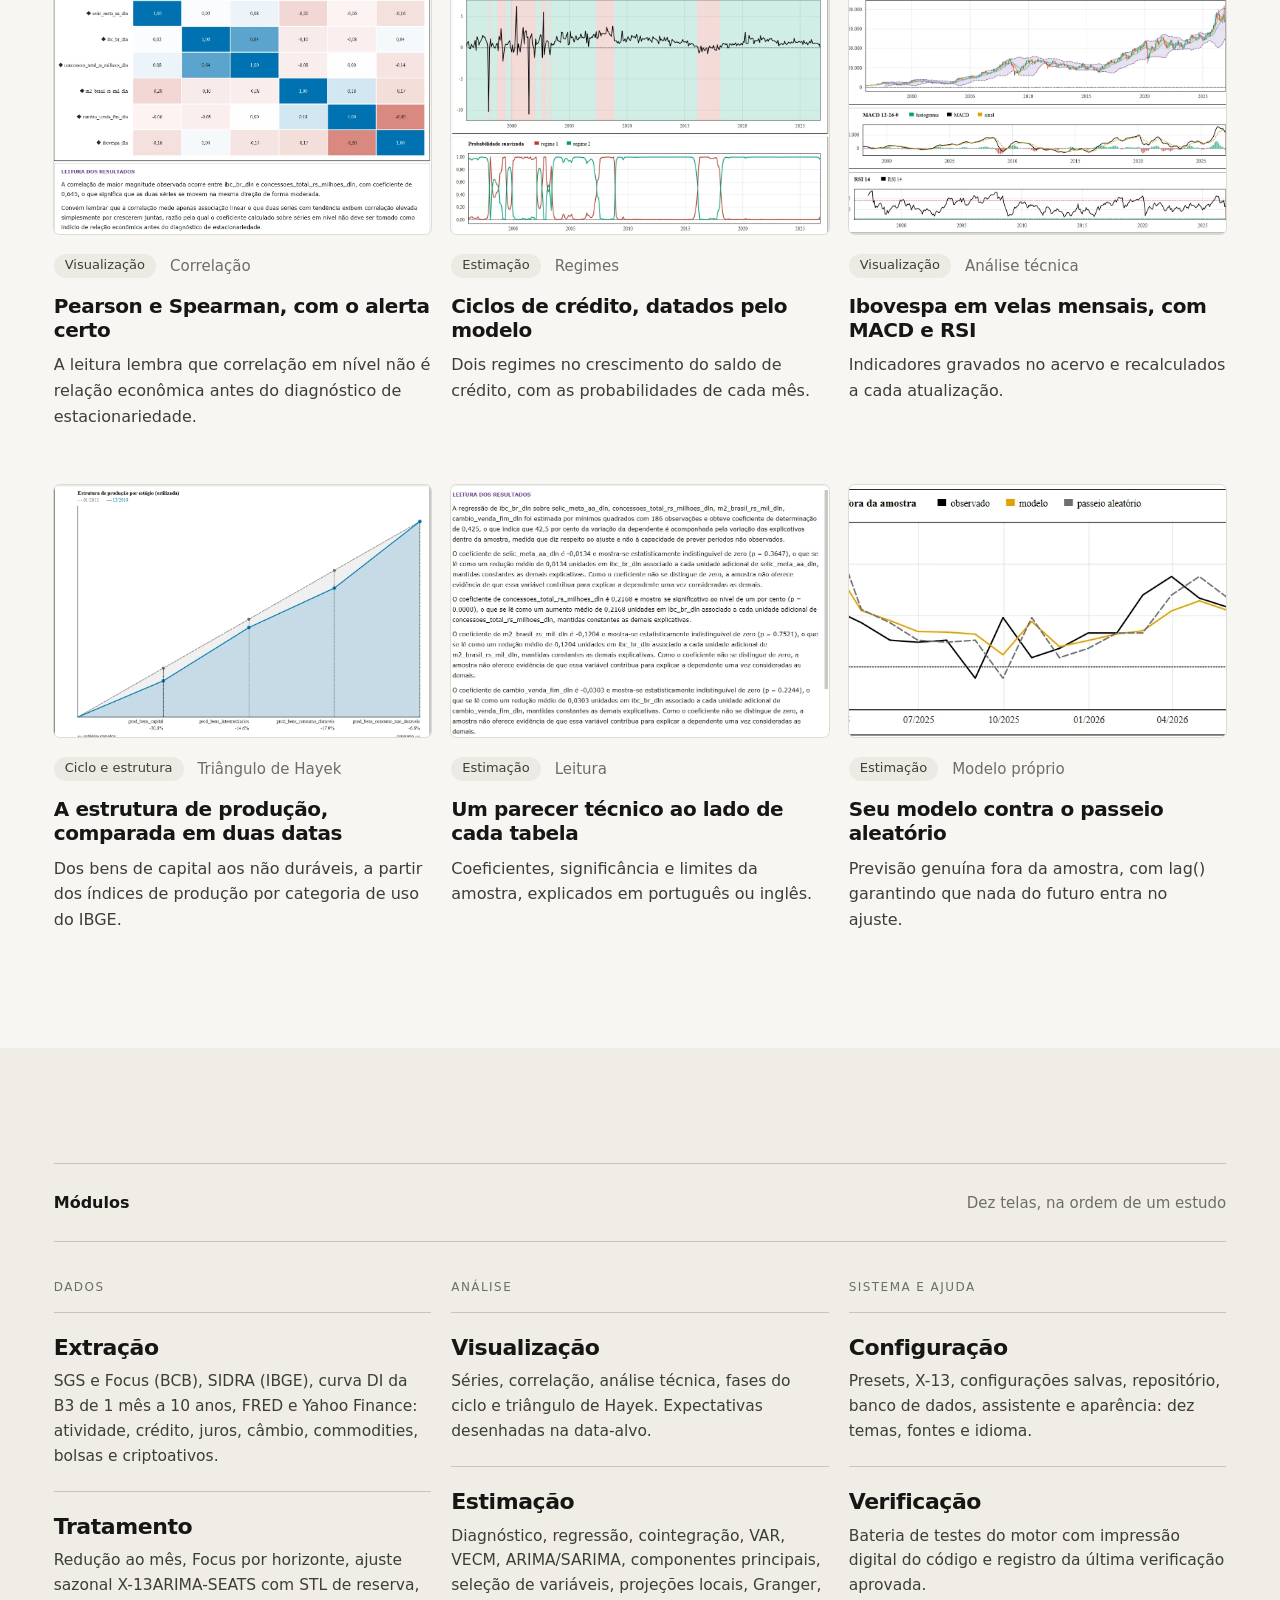
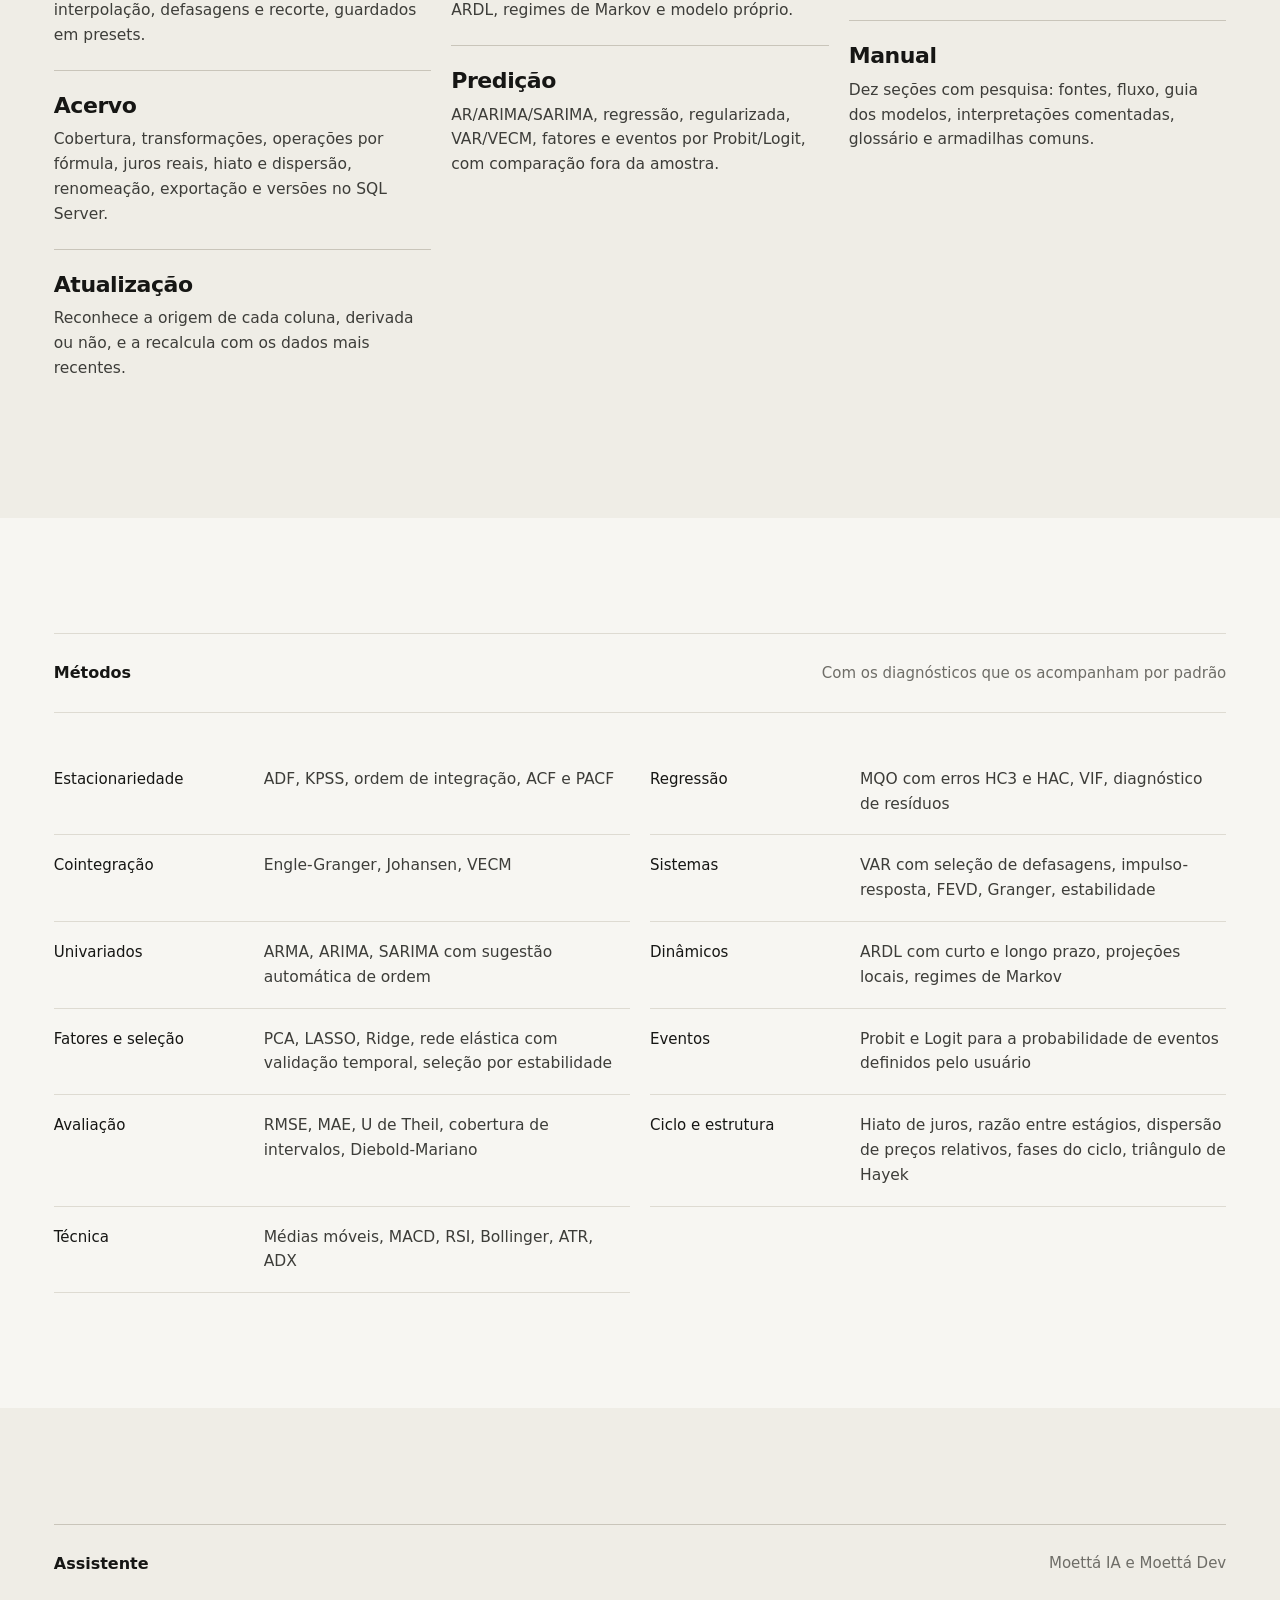
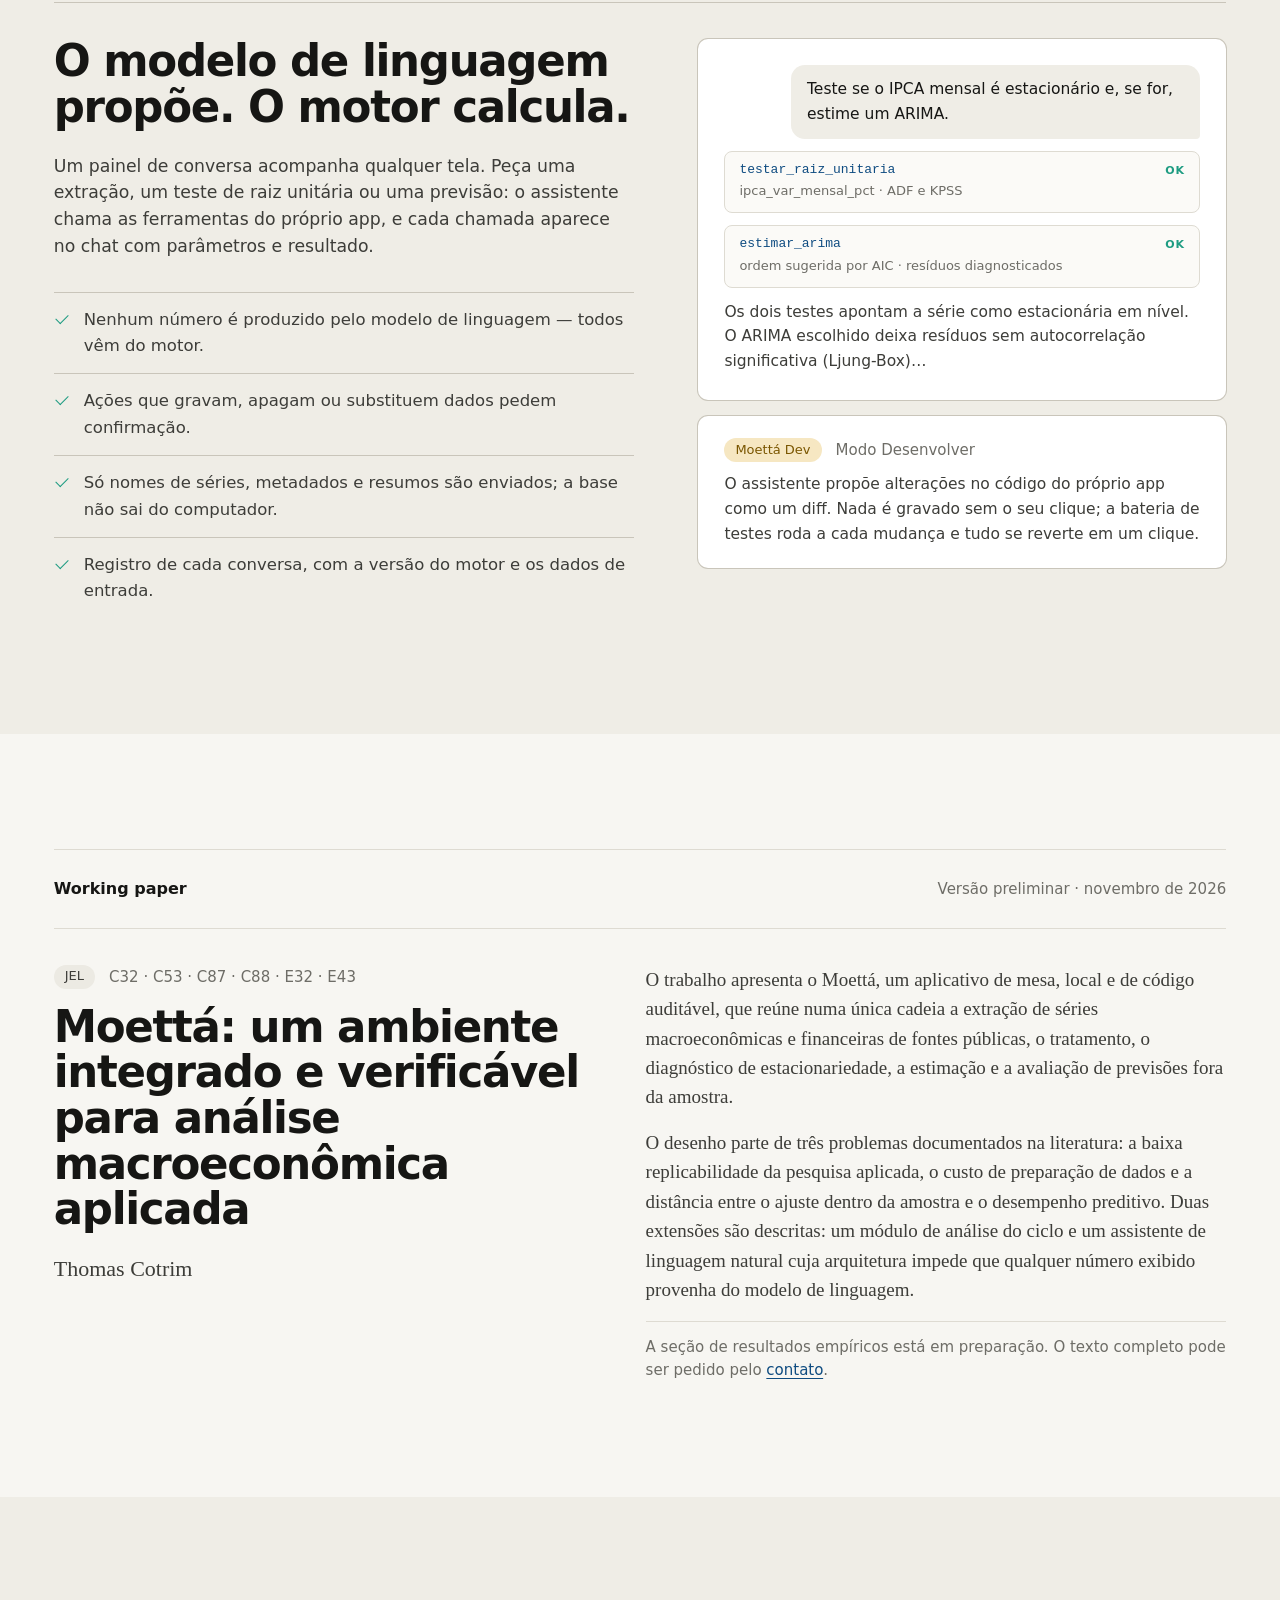
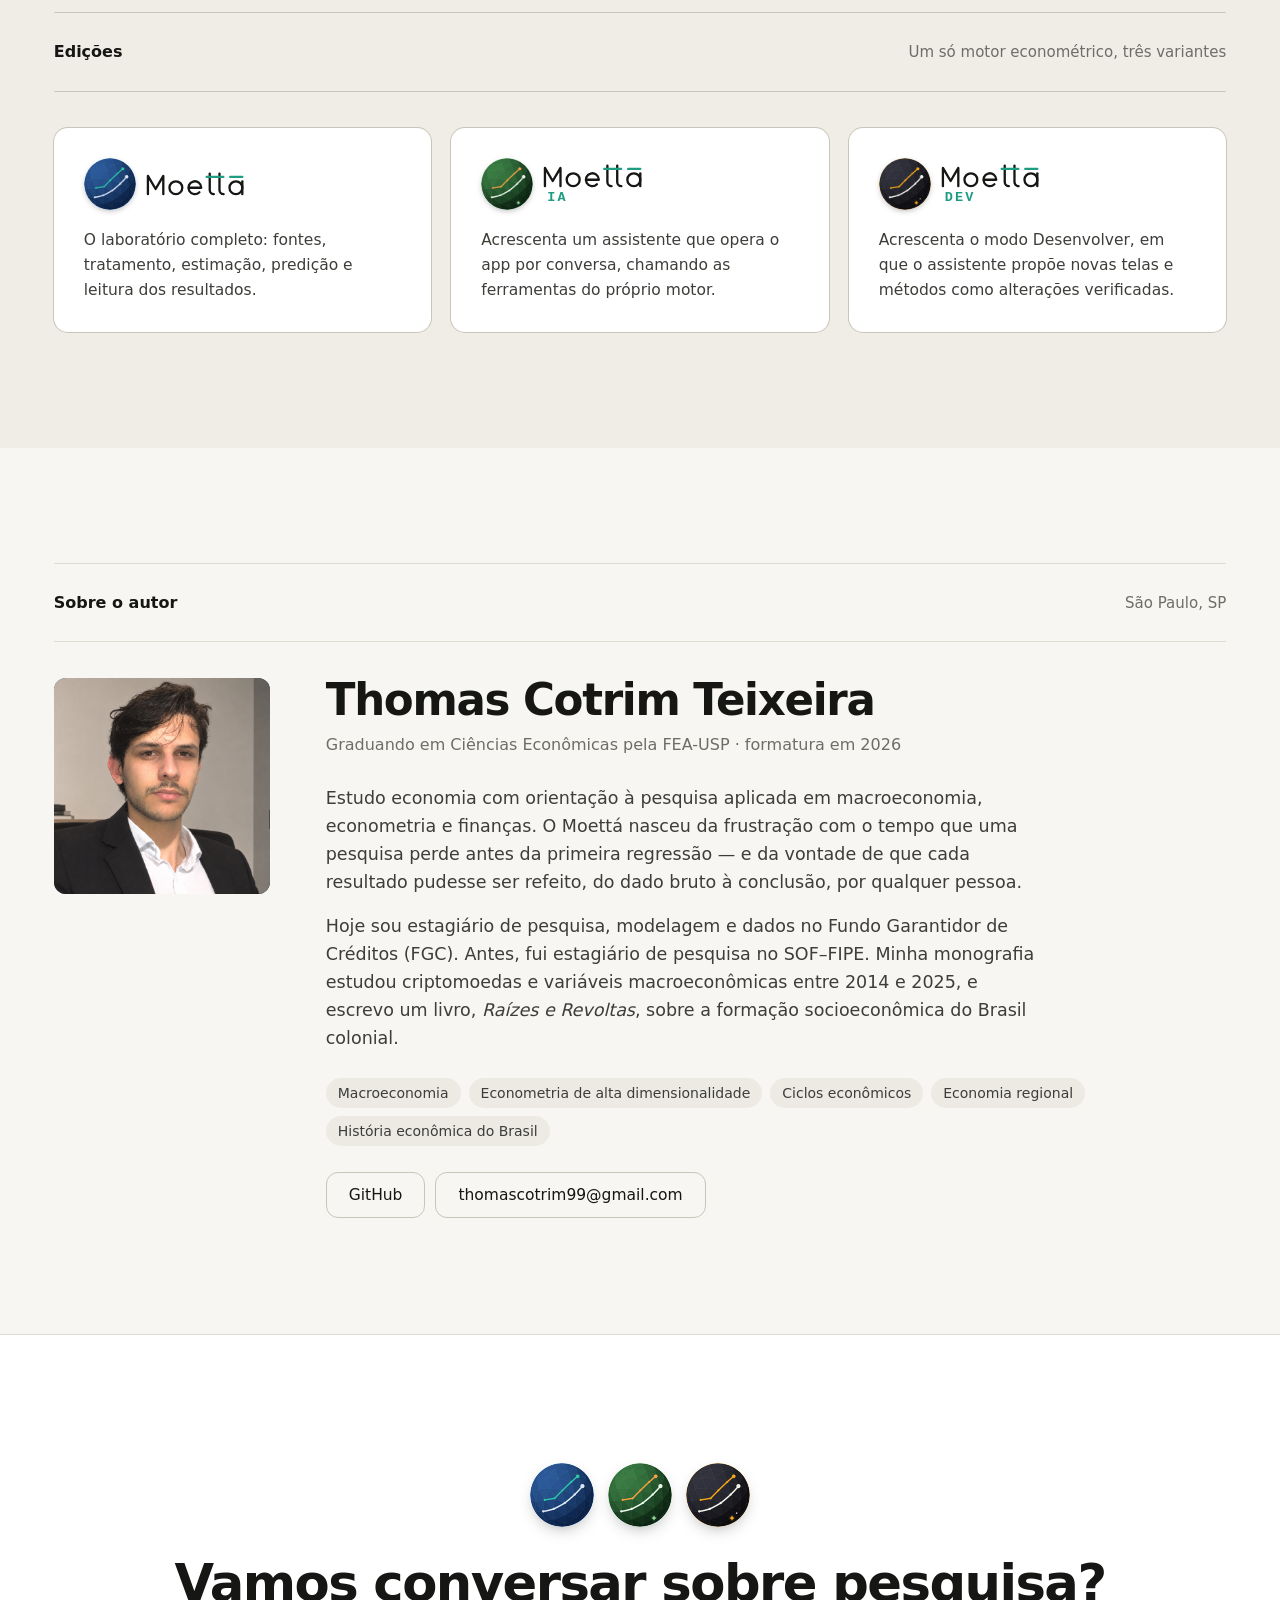
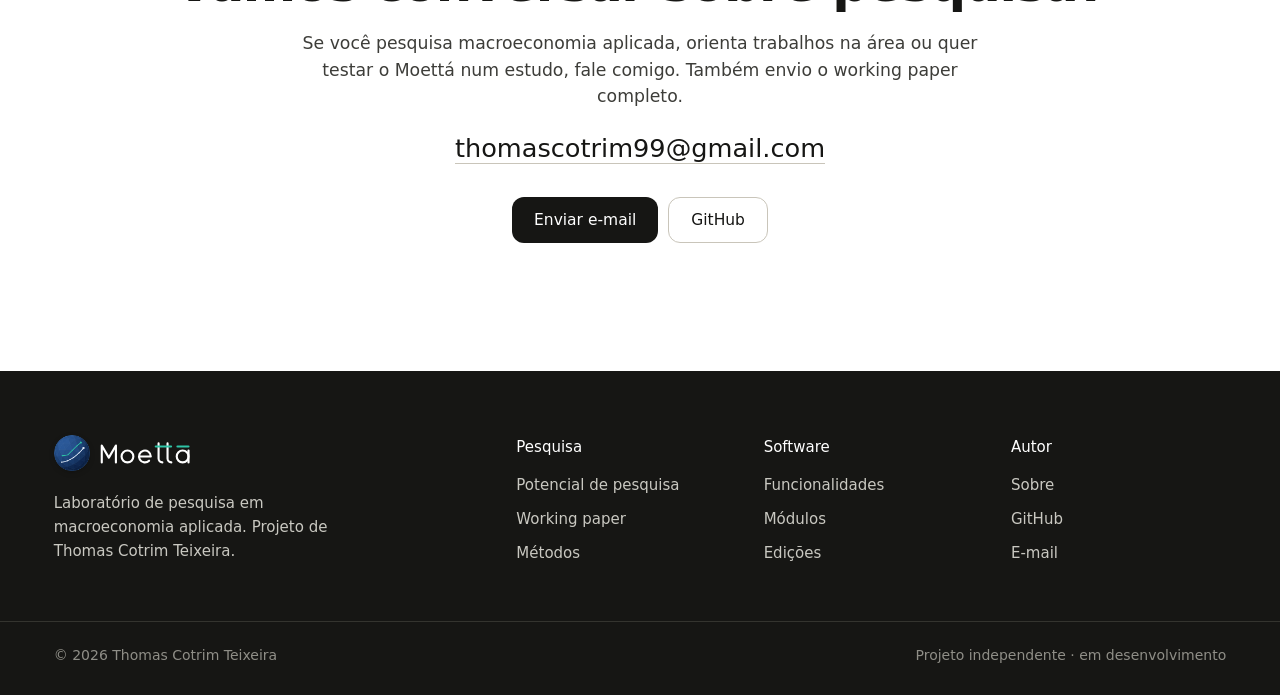
==== commit 4f12c402: "Add files via upload" ====
--- a/index.html
+++ b/index.html
@@ -15,7 +15,7 @@
   <link rel="preconnect" href="https://fonts.googleapis.com">
   <link rel="preconnect" href="https://fonts.gstatic.com" crossorigin>
   <link href="https://fonts.googleapis.com/css2?family=Inter+Tight:wght@500;600;700&family=Inter:wght@400;500&family=JetBrains+Mono:wght@700&family=Newsreader:ital,opsz,wght@0,6..72,400;1,6..72,400&display=swap" rel="stylesheet">
-  <link rel="stylesheet" href="styles.css?v=4">
+  <link rel="stylesheet" href="styles.css?v=5">
 </head>
 <body>
 
@@ -442,7 +442,7 @@
       </ul>
       <div class="author__links">
         <a class="btn btn--line" href="https://github.com/thomasct123" target="_blank" rel="noopener">GitHub</a>
-        <a class="btn btn--line" href="https://thomascotrim.blogspot.com" target="_blank" rel="noopener">Blog</a>
+        <a class="btn btn--line" href="mailto:thomascotrim99@gmail.com">thomascotrim99@gmail.com</a>
         <!-- EDITE: cole o endereço do seu LinkedIn entre as aspas para o botão aparecer -->
         <a class="btn btn--line" href="" target="_blank" rel="noopener">LinkedIn</a>
       </div>
@@ -460,9 +460,9 @@
     </div>
     <h2>Vamos conversar sobre pesquisa?</h2>
     <p class="lede">Se você pesquisa macroeconomia aplicada, orienta trabalhos na área ou quer testar o Moettá num estudo, fale comigo. Também envio o working paper completo.</p>
+    <p class="cta__email"><a href="mailto:thomascotrim99@gmail.com">thomascotrim99@gmail.com</a></p>
     <div class="cta__links">
-      <!-- EDITE: troque pelo seu e-mail (mantenha o "mailto:") para o botão aparecer -->
-      <a class="btn btn--dark" href="">Enviar e-mail</a>
+      <a class="btn btn--dark" href="mailto:thomascotrim99@gmail.com">Enviar e-mail</a>
       <a class="btn btn--line" href="https://github.com/thomasct123" target="_blank" rel="noopener">GitHub</a>
     </div>
   </div>
@@ -478,7 +478,7 @@
     </div>
     <div><p class="footer__h">Pesquisa</p><a href="#pesquisa">Potencial de pesquisa</a><a href="#working-paper">Working paper</a><a href="#metodos">Métodos</a></div>
     <div><p class="footer__h">Software</p><a href="#funcionalidades">Funcionalidades</a><a href="#modulos">Módulos</a><a href="#edicoes">Edições</a></div>
-    <div><p class="footer__h">Autor</p><a href="#autor">Sobre</a><a href="https://github.com/thomasct123" target="_blank" rel="noopener">GitHub</a><a href="https://thomascotrim.blogspot.com" target="_blank" rel="noopener">Blog</a></div>
+    <div><p class="footer__h">Autor</p><a href="#autor">Sobre</a><a href="https://github.com/thomasct123" target="_blank" rel="noopener">GitHub</a><a href="mailto:thomascotrim99@gmail.com">E-mail</a></div>
   </div>
   <div class="wrap footer__base"><span>© 2026 Thomas Cotrim Teixeira</span><span>Projeto independente · em desenvolvimento</span></div>
 </footer>
--- a/styles.css
+++ b/styles.css
@@ -141,12 +141,12 @@
 .editions-grid p { color: var(--ink-2); font-size: 15.5px; }
 
 /* sobre o autor */
-.author { display: grid; grid-template-columns: minmax(0, 360px) minmax(0, 1fr); gap: 64px; align-items: start; }
+.author { display: grid; grid-template-columns: minmax(0, 216px) minmax(0, 1fr); gap: 56px; align-items: start; }
 .author__photo {
   position: relative; aspect-ratio: 1; border-radius: 12px; overflow: hidden;
   background: linear-gradient(145deg, #1D4F86, #0E2747); display: grid; place-items: center;
 }
-.author__photo span { font-family: var(--head); font-weight: 600; font-size: 72px; color: rgba(255, 255, 255, .85); letter-spacing: -.02em; }
+.author__photo span { font-family: var(--head); font-weight: 600; font-size: 44px; color: rgba(255, 255, 255, .85); letter-spacing: -.02em; }
 .author__photo img { position: absolute; inset: 0; width: 100%; height: 100%; object-fit: cover; }
 .author .display { margin-bottom: 8px; }
 .author__role { color: var(--muted); font-size: 16px; margin-bottom: 26px; }
@@ -154,7 +154,10 @@
 .author__tags { display: flex; flex-wrap: wrap; gap: 8px; list-style: none; padding: 0; margin: 26px 0; }
 .author__tags li { padding: 4px 12px; border-radius: 999px; background: var(--pill); font-size: 14px; color: var(--ink-2); }
 .author__links, .cta__links { display: flex; flex-wrap: wrap; gap: 10px; }
-.cta__links { justify-content: center; margin-top: 34px; }
+.cta__links { justify-content: center; margin-top: 28px; }
+.cta__email { margin-top: 18px; font-family: var(--head); font-weight: 500; font-size: clamp(20px, 2vw, 26px); }
+.cta__email a { border-bottom: 1px solid var(--rule-strong); }
+.cta__email a:hover { border-color: var(--ink); }
 
 /* para quem */
 .audience { padding-top: clamp(64px, 7vw, 96px); }
@@ -374,7 +377,7 @@
   .audience__grid { grid-template-columns: repeat(2, minmax(0, 1fr)); gap: 32px 20px; }
   .research { grid-template-columns: repeat(2, minmax(0, 1fr)); }
   .paper, .author { grid-template-columns: 1fr; gap: 36px; }
-  .author__photo { max-width: 320px; }
+  .author__photo { max-width: 192px; }
 }
 
 @media (max-width: 860px) {
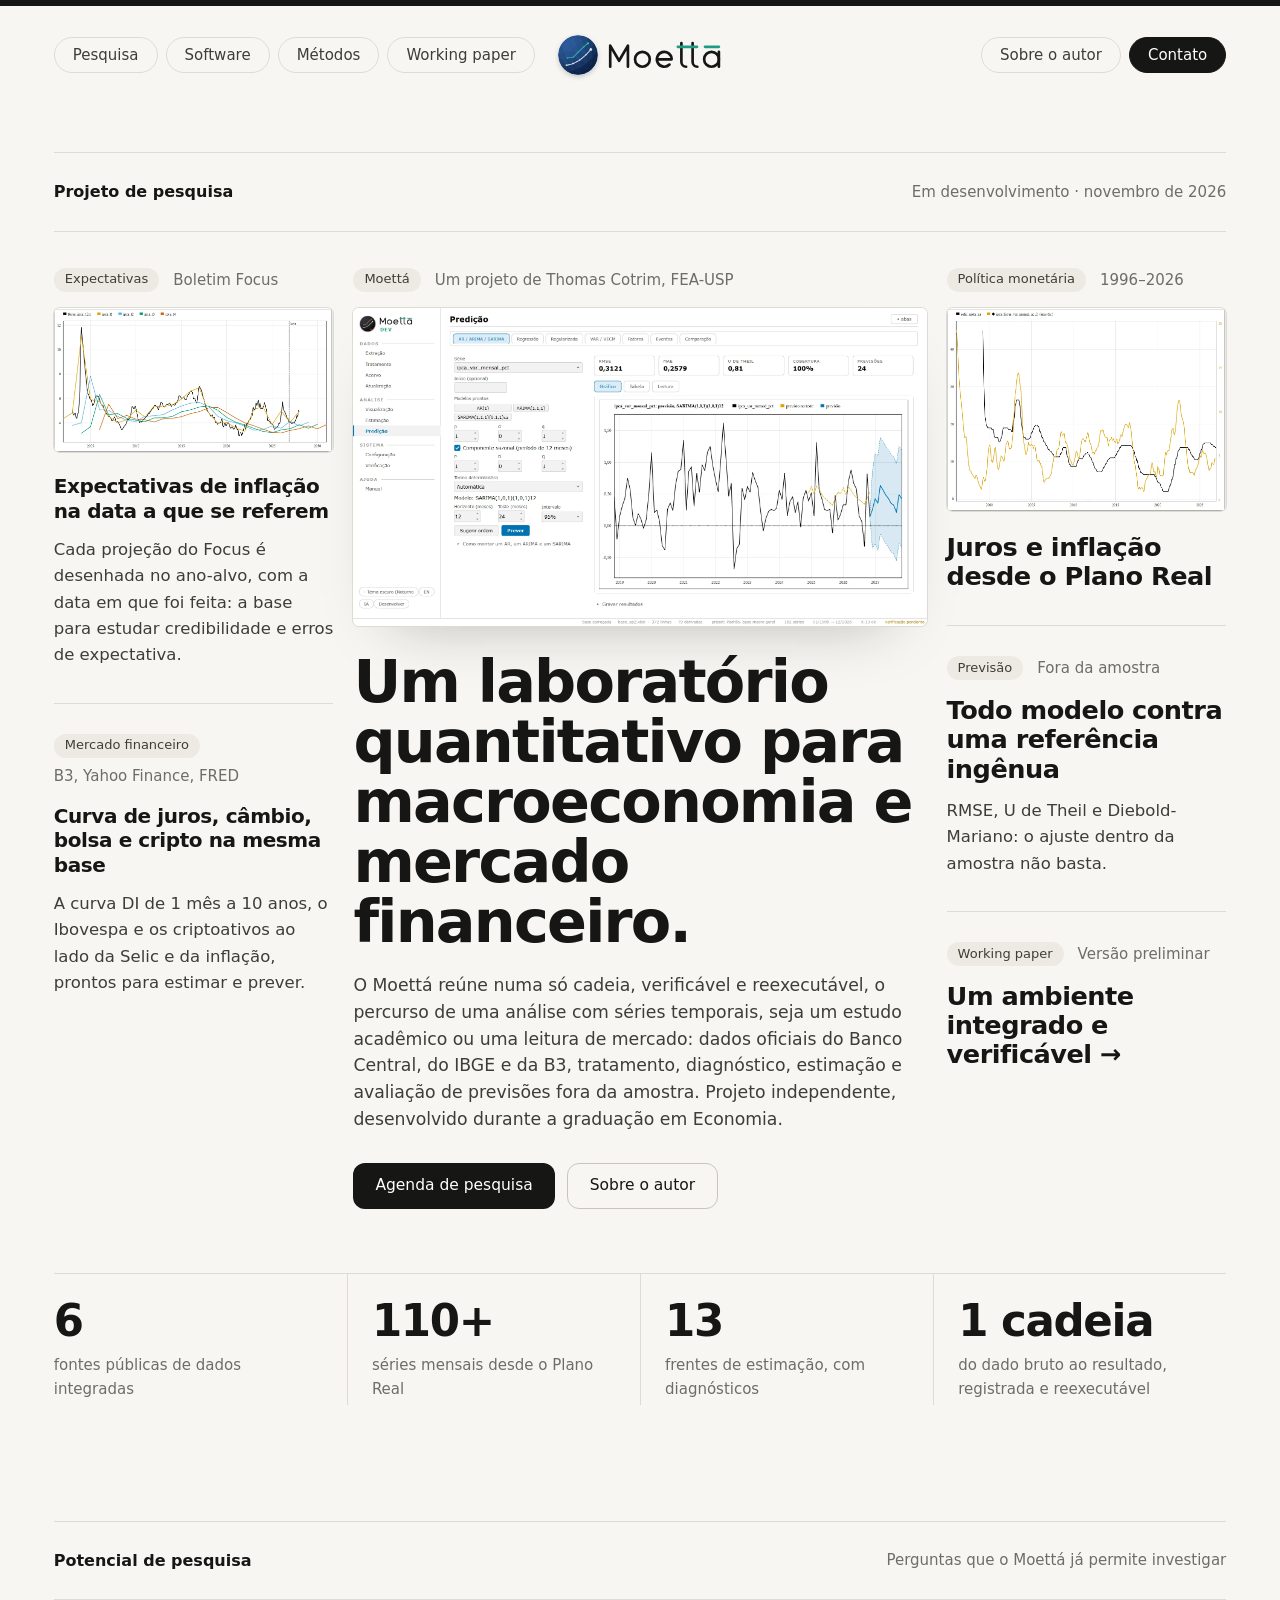
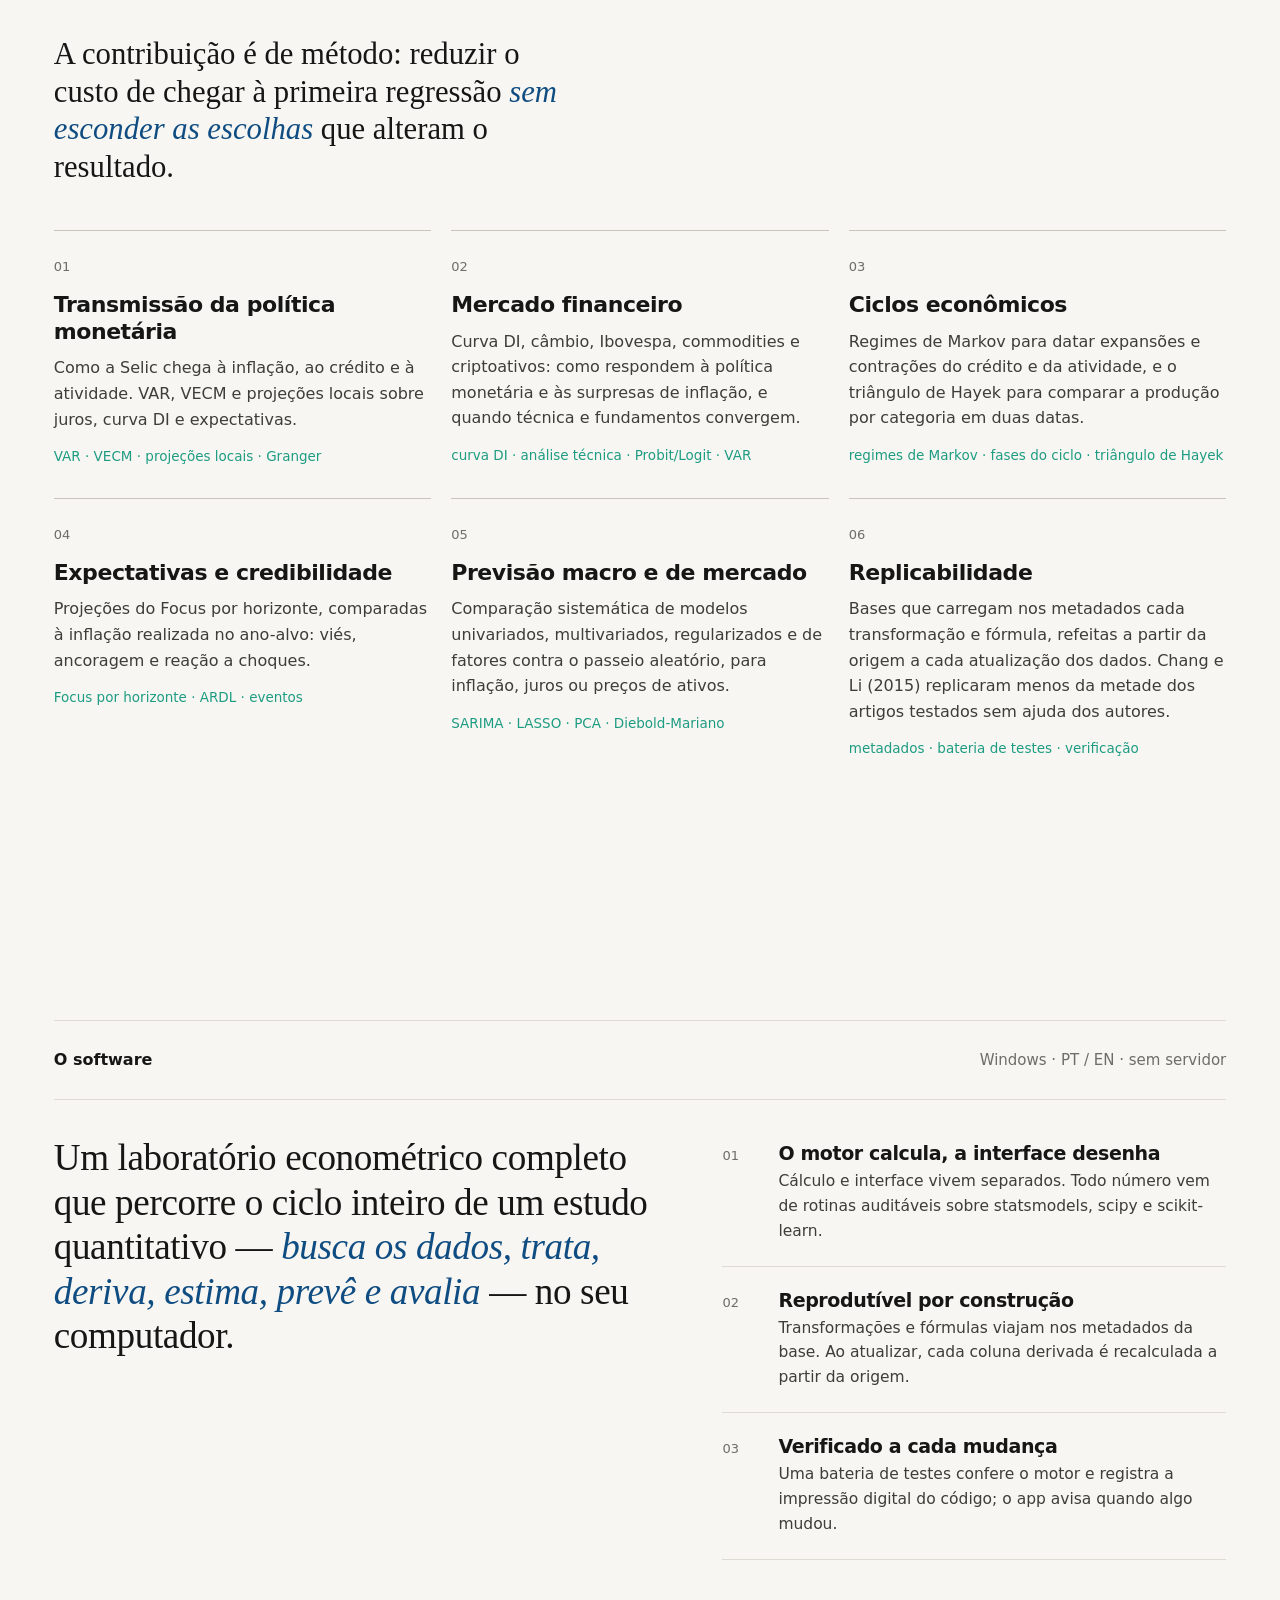
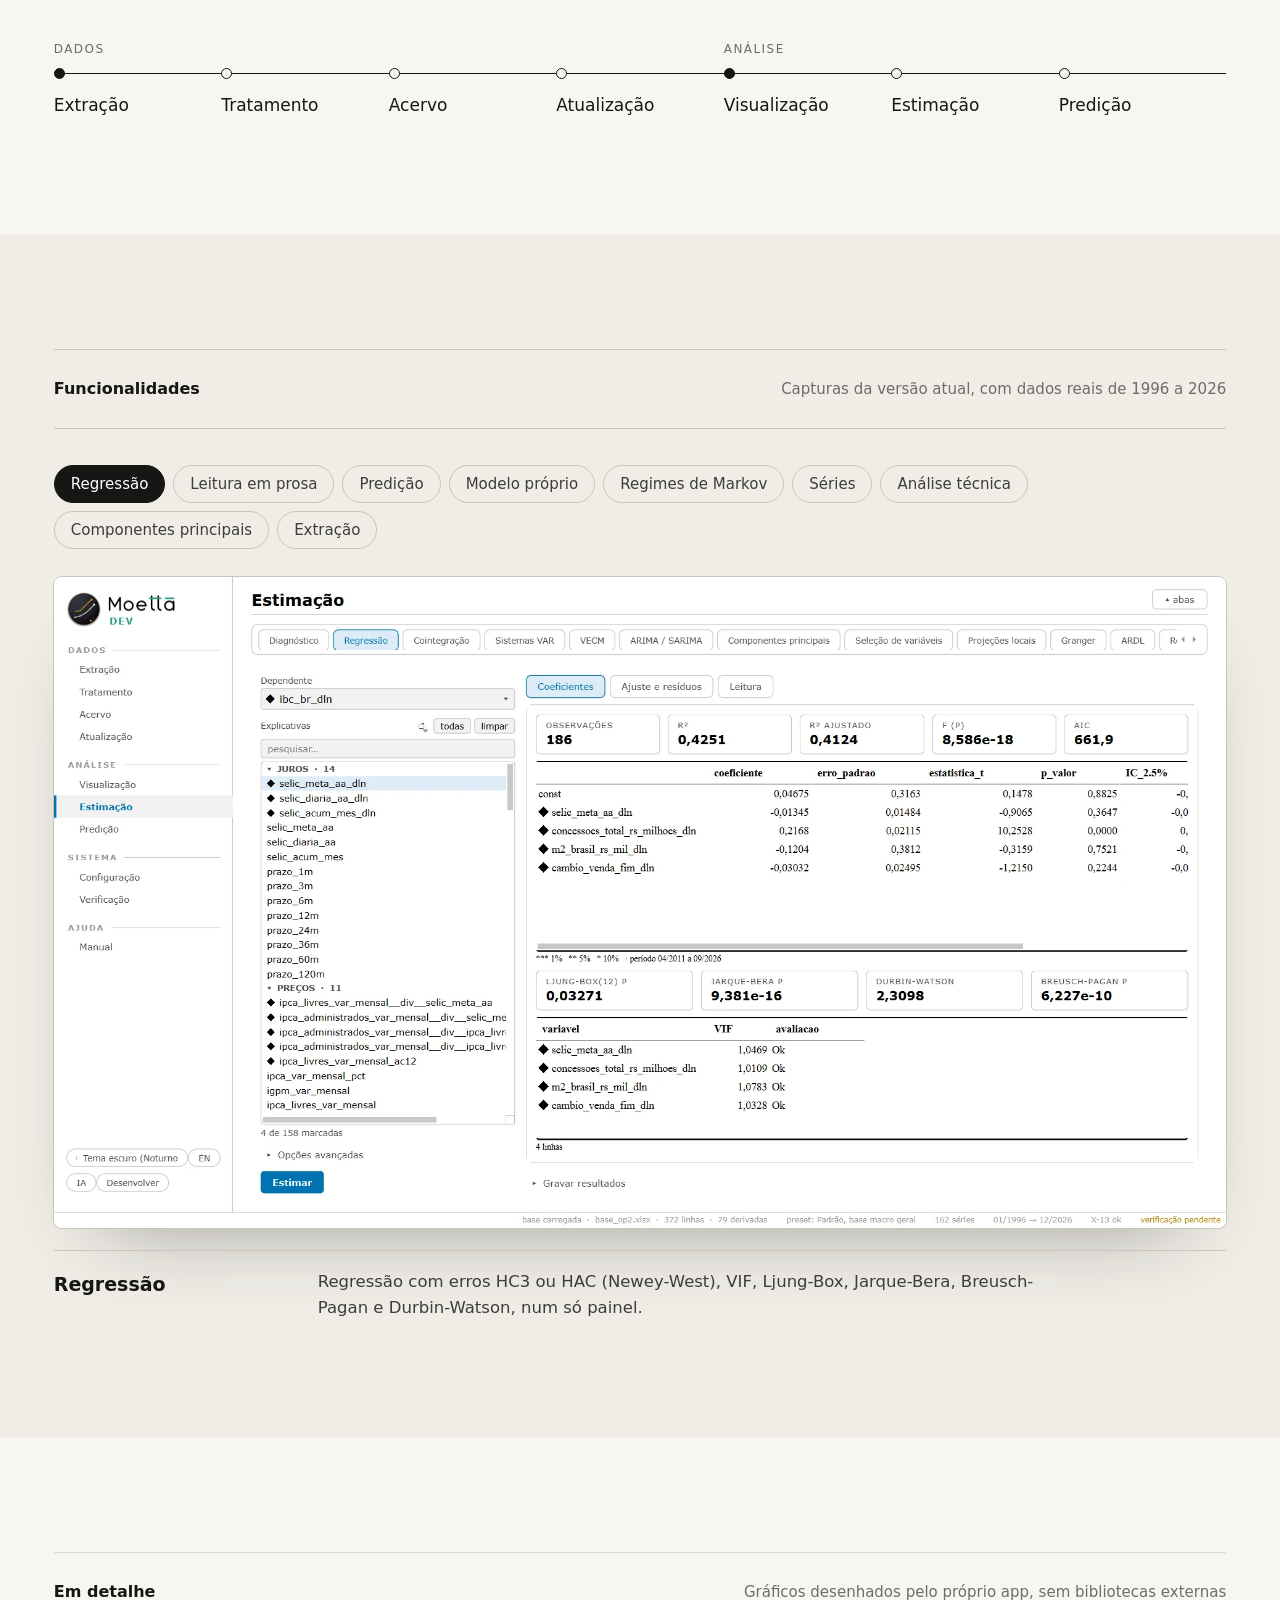
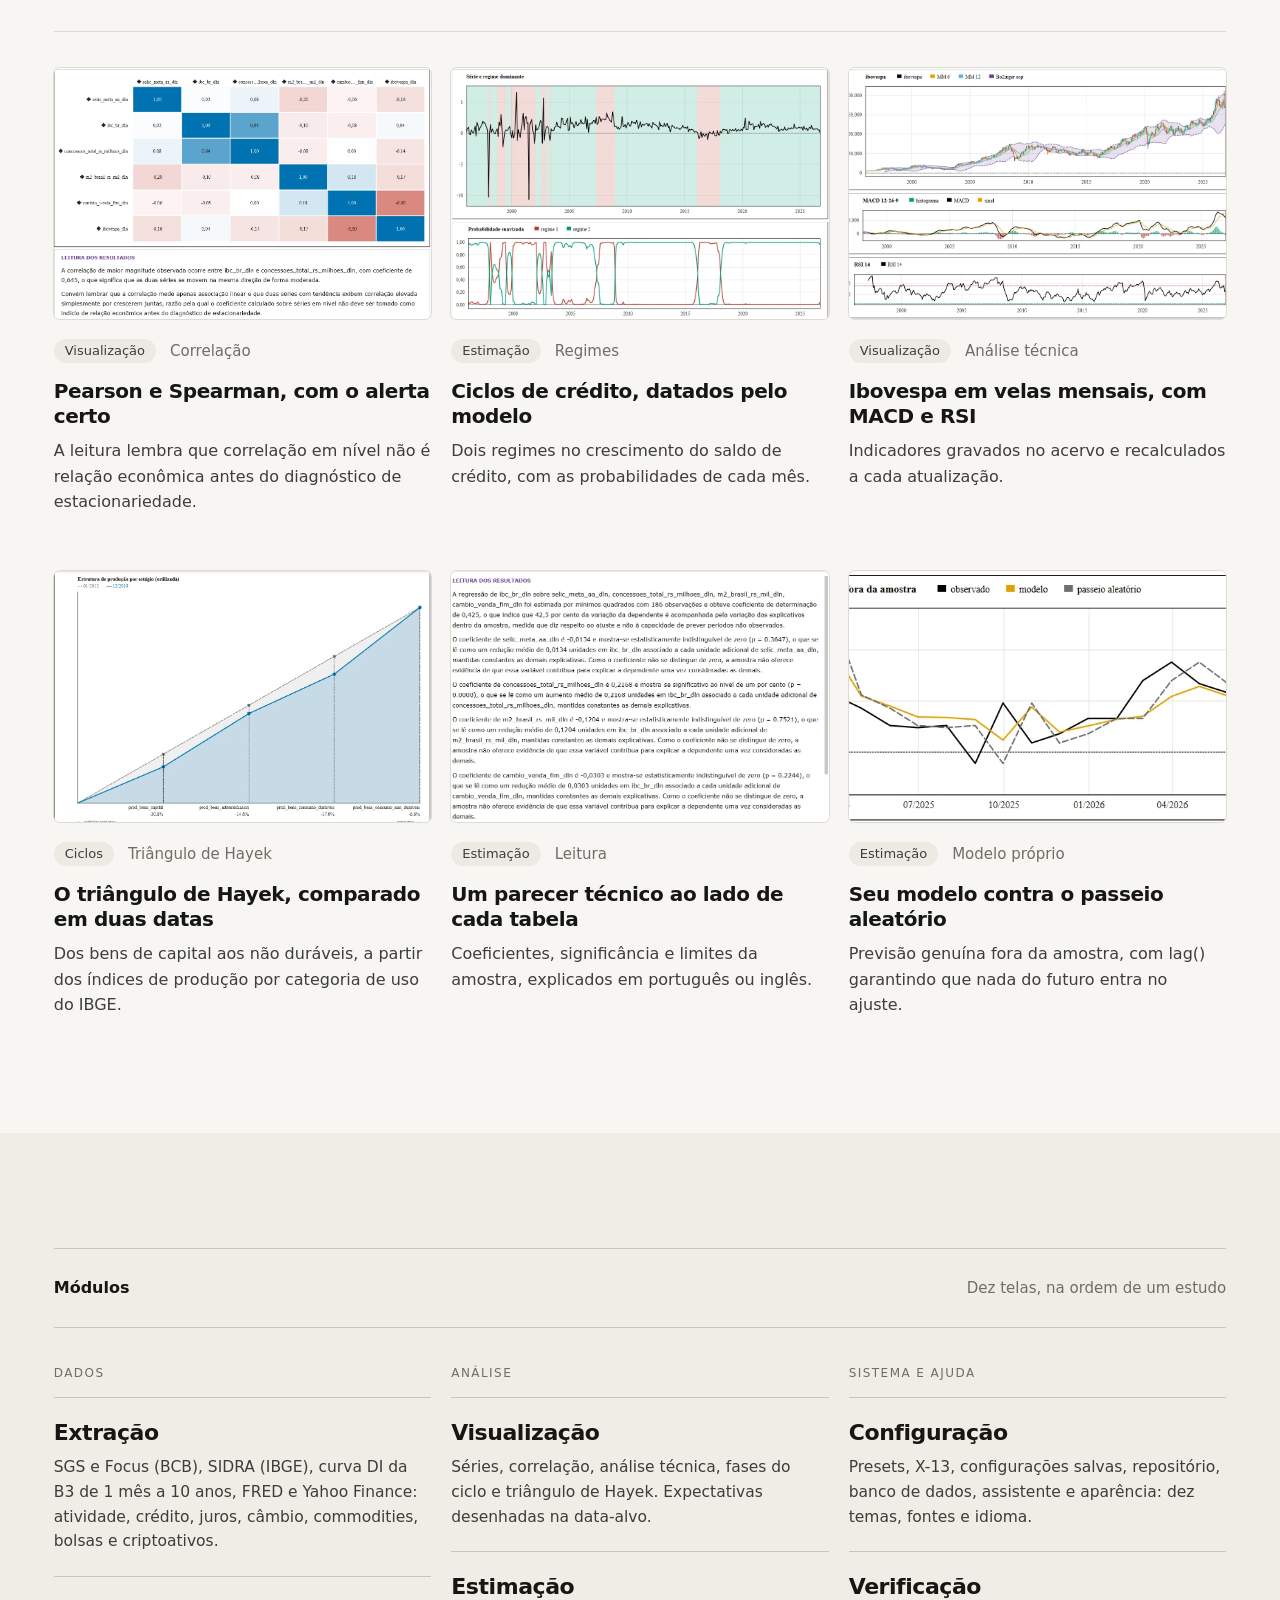
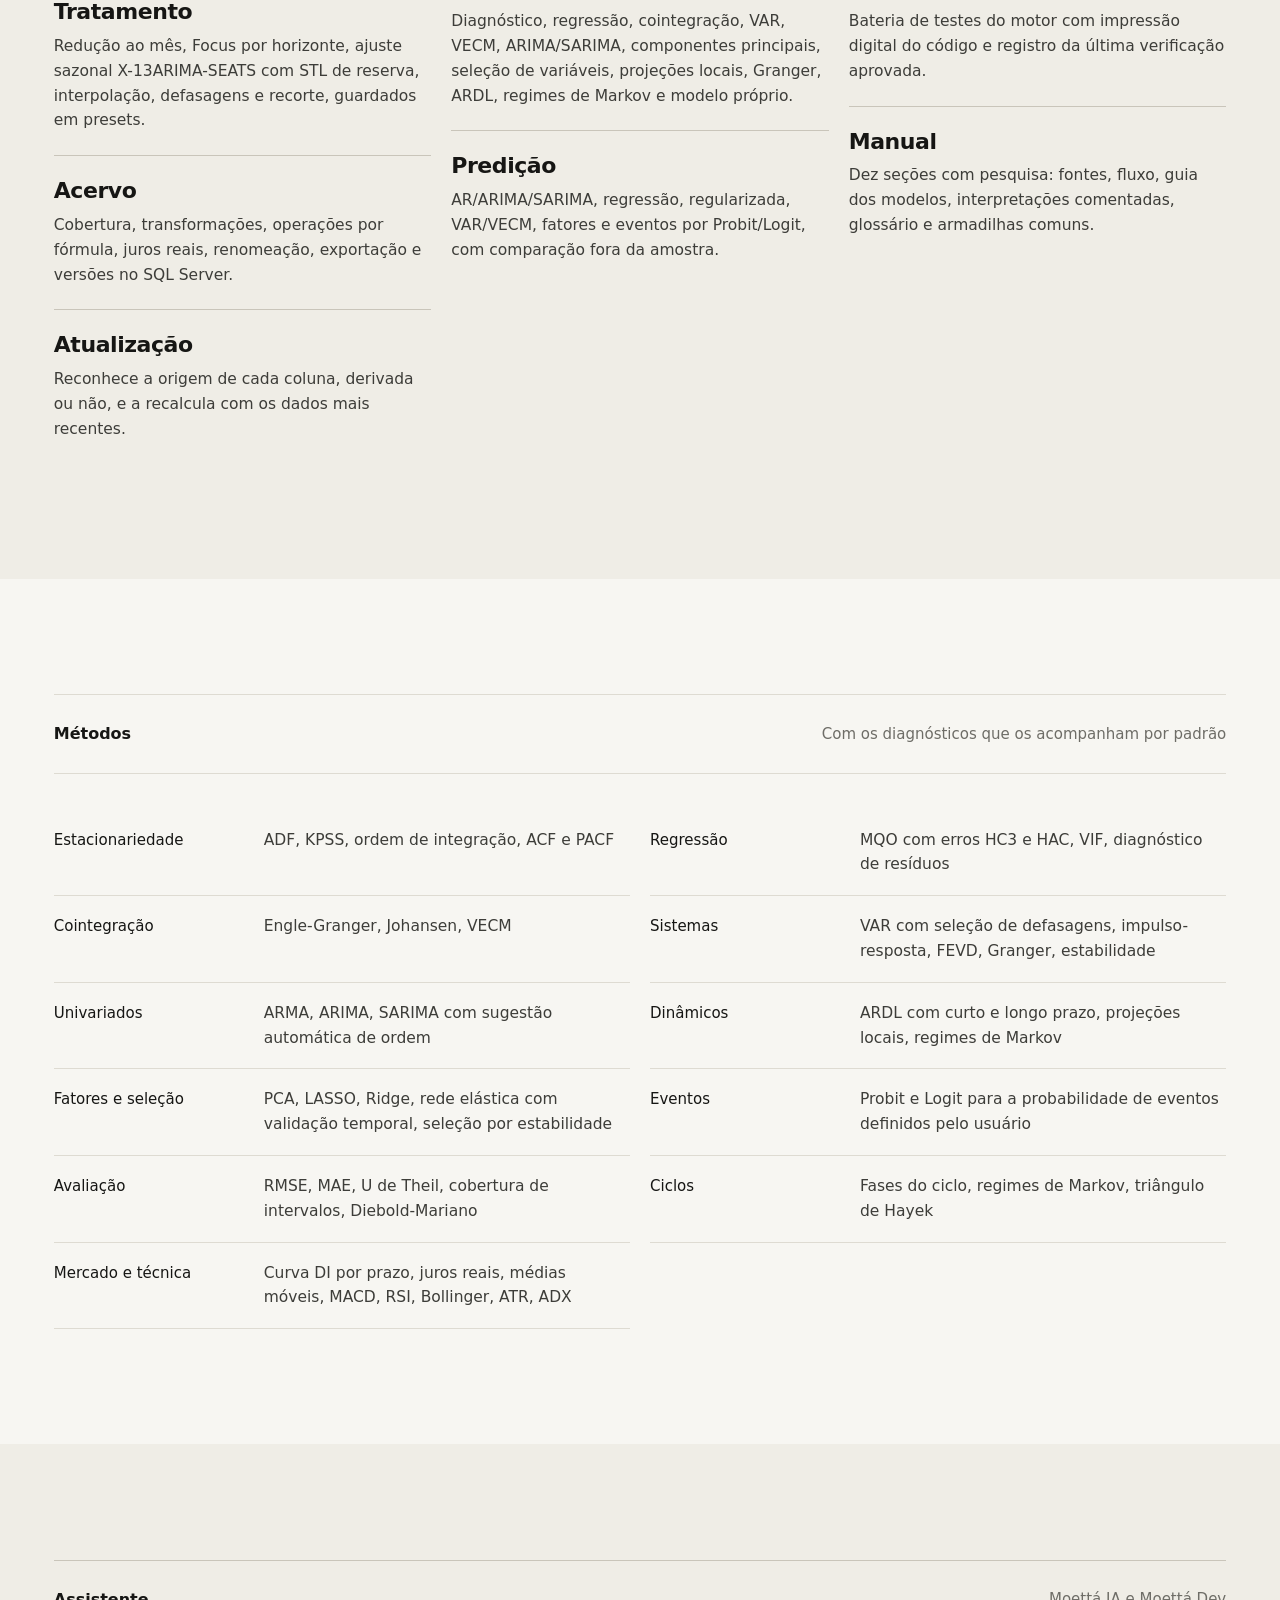
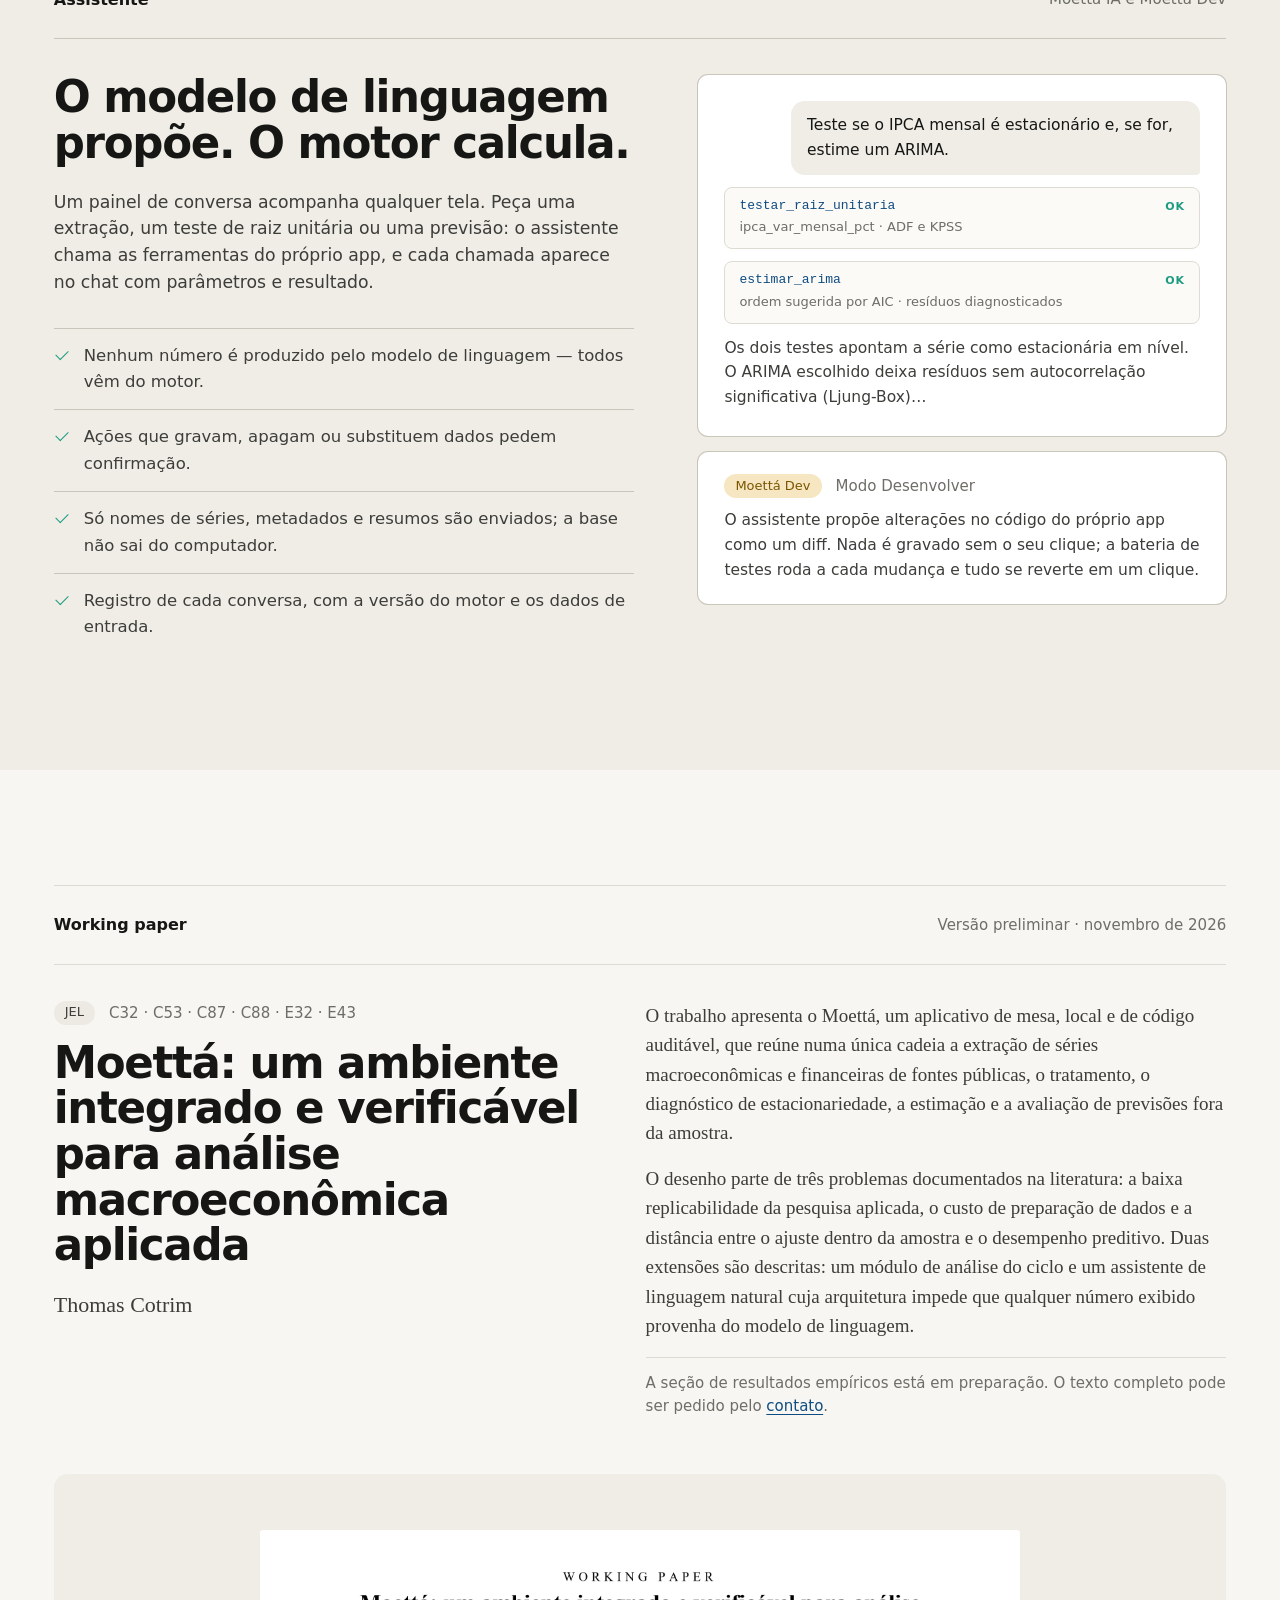
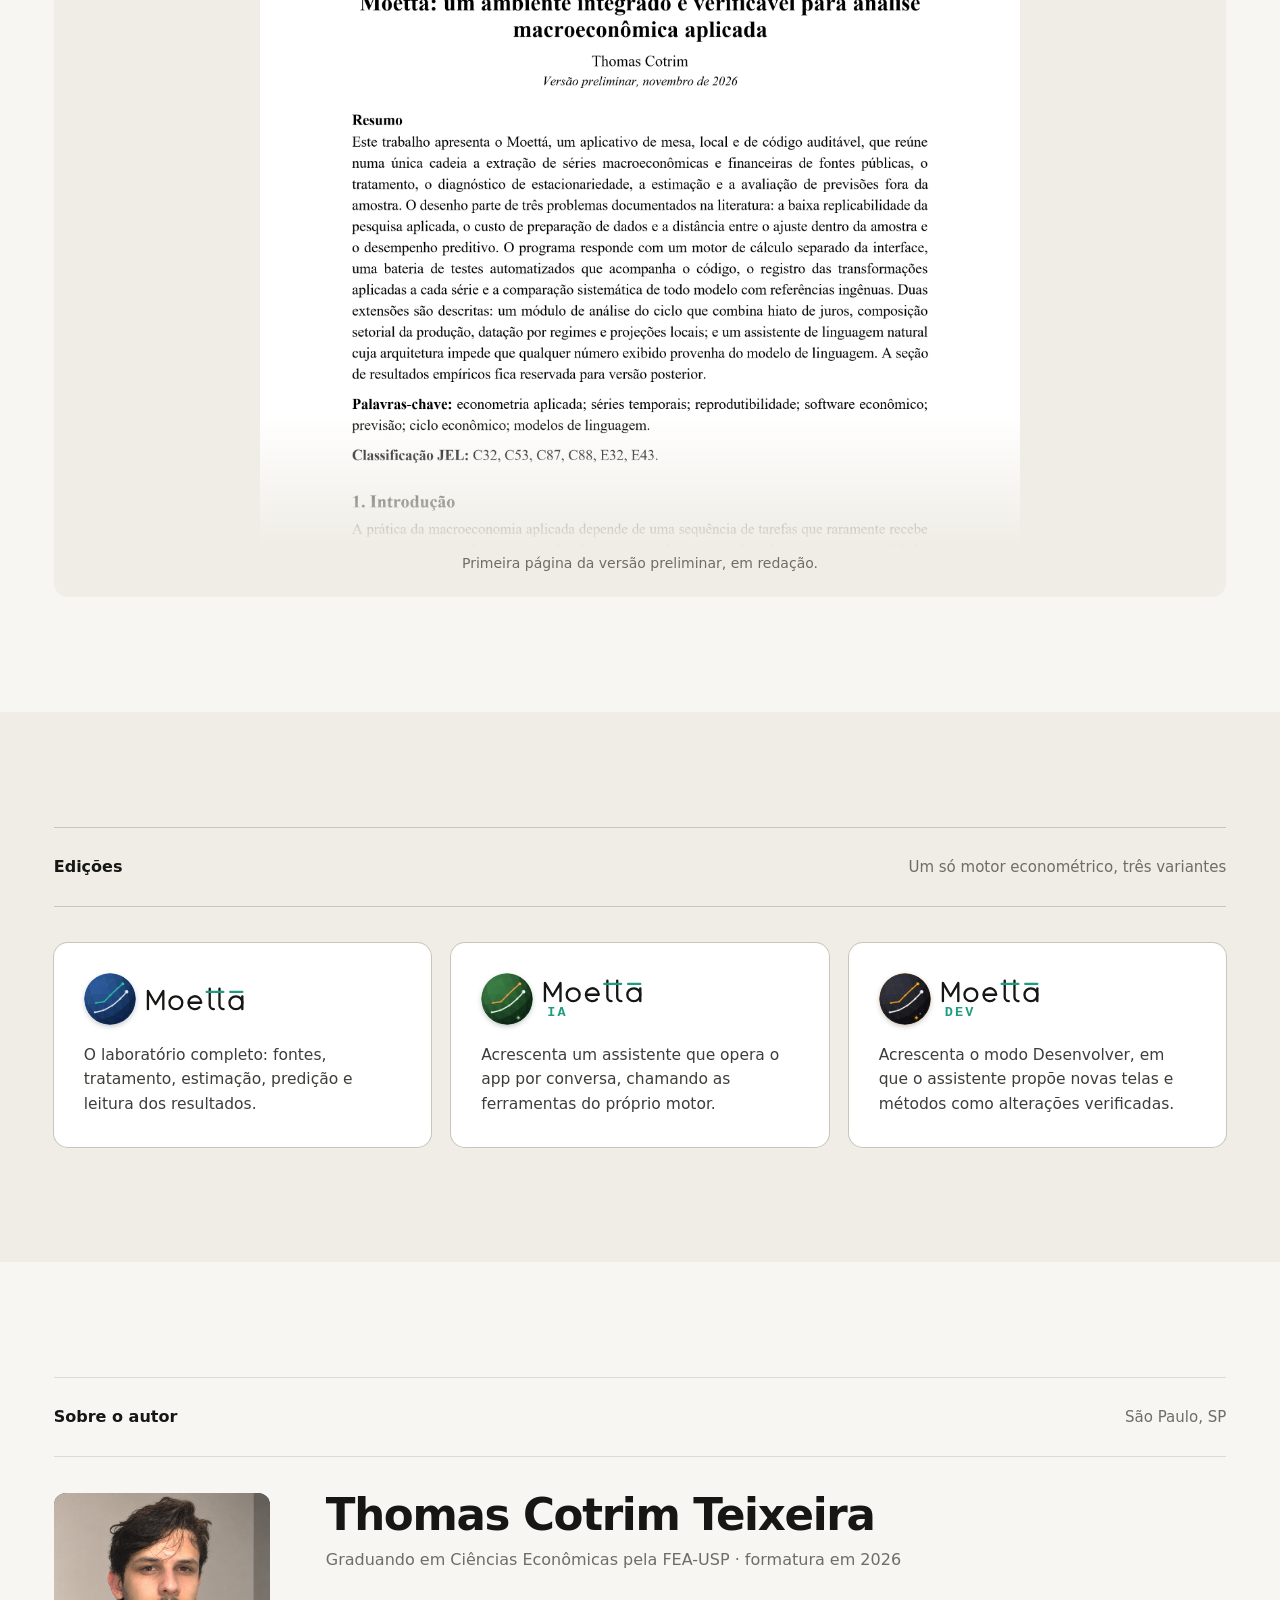
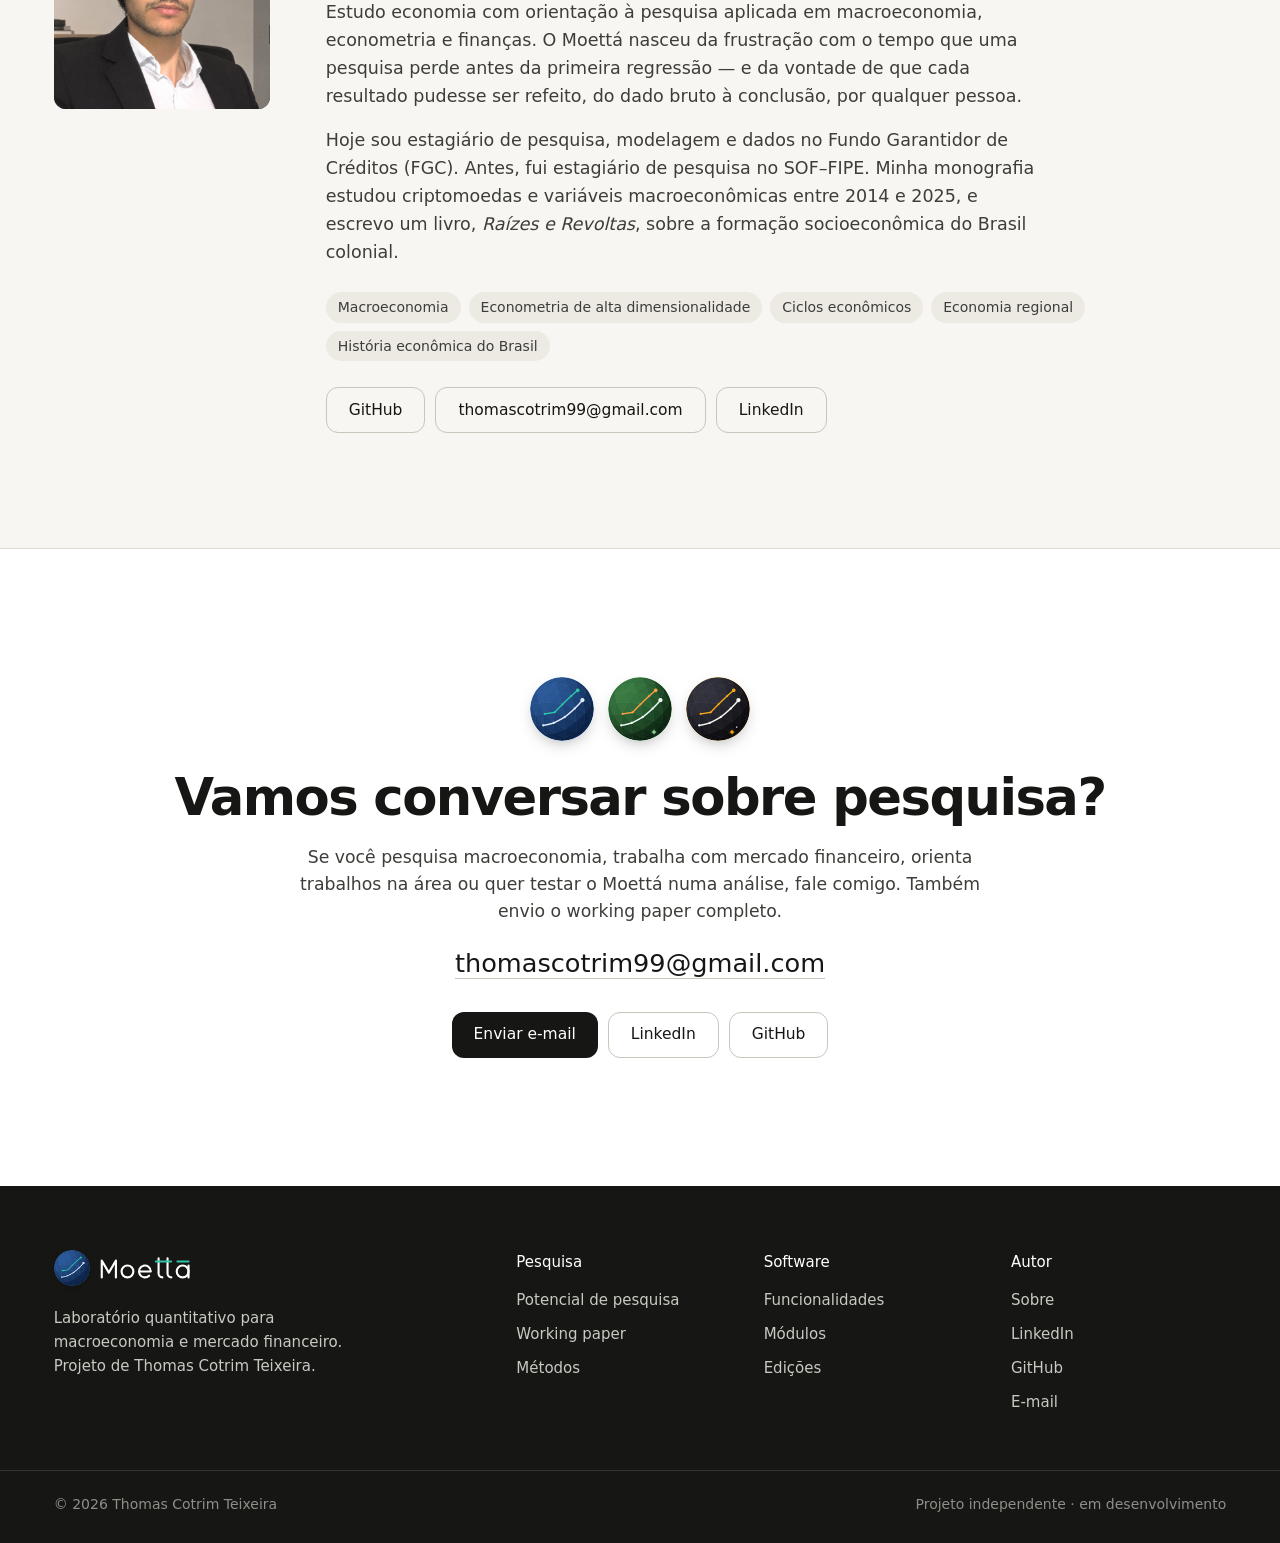
==== commit 7dc7059c: "Add files via upload" ====
--- a/index.html
+++ b/index.html
@@ -3,11 +3,11 @@
 <head>
   <meta charset="utf-8">
   <meta name="viewport" content="width=device-width, initial-scale=1">
-  <title>Moettá — Pesquisa em macroeconomia aplicada</title>
-  <meta name="description" content="Moettá é um projeto de pesquisa de Thomas Cotrim: um ambiente integrado e verificável para análise macroeconômica aplicada, do dado oficial ao resultado replicável.">
+  <title>Moettá — Macroeconomia e mercado financeiro</title>
+  <meta name="description" content="Moettá é um projeto de Thomas Cotrim: um laboratório quantitativo, integrado e verificável, para pesquisa macroeconômica e análise de mercado financeiro, do dado oficial ao resultado replicável.">
   <meta name="theme-color" content="#F7F6F2">
-  <meta property="og:title" content="Moettá — Pesquisa em macroeconomia aplicada">
-  <meta property="og:description" content="Um ambiente integrado e verificável para análise macroeconômica aplicada. Projeto de pesquisa de Thomas Cotrim.">
+  <meta property="og:title" content="Moettá — Macroeconomia e mercado financeiro">
+  <meta property="og:description" content="Um laboratório quantitativo para pesquisa macroeconômica e análise de mercado financeiro. Projeto de Thomas Cotrim.">
   <meta property="og:image" content="assets/img/previsao.webp">
   <link rel="icon" href="assets/marca/favicon.ico" sizes="any">
   <link rel="icon" href="assets/marca/moetta-128.png" type="image/png">
@@ -15,7 +15,7 @@
   <link rel="preconnect" href="https://fonts.googleapis.com">
   <link rel="preconnect" href="https://fonts.gstatic.com" crossorigin>
   <link href="https://fonts.googleapis.com/css2?family=Inter+Tight:wght@500;600;700&family=Inter:wght@400;500&family=JetBrains+Mono:wght@700&family=Newsreader:ital,opsz,wght@0,6..72,400;1,6..72,400&display=swap" rel="stylesheet">
-  <link rel="stylesheet" href="styles.css?v=5">
+  <link rel="stylesheet" href="styles.css?v=7">
 </head>
 <body>
 
@@ -69,9 +69,9 @@
         <p>Cada projeção do Focus é desenhada no ano-alvo, com a data em que foi feita: a base para estudar credibilidade e erros de expectativa.</p>
       </article>
       <article class="story story--rule">
-        <p class="meta"><span class="tag">Replicabilidade</span><span>O problema de partida</span></p>
-        <h3>Menos da metade dos artigos replicados sem ajuda dos autores</h3>
-        <p>Chang e Li (2015) tentaram replicar estudos de treze periódicos de economia. A preparação dos dados é onde a pesquisa mais se perde.</p>
+        <p class="meta"><span class="tag">Mercado financeiro</span><span>B3, Yahoo Finance, FRED</span></p>
+        <h3>Curva de juros, câmbio, bolsa e cripto na mesma base</h3>
+        <p>A curva DI de 1 mês a 10 anos, o Ibovespa e os criptoativos ao lado da Selic e da inflação, prontos para estimar e prever.</p>
       </article>
     </div>
 
@@ -81,8 +81,8 @@
       <button class="feature-shot" data-lightbox data-src="assets/img/previsao.webp" aria-label="Ampliar tela de predição">
         <img src="assets/img/previsao.webp" alt="Tela de Predição do Moettá: previsão do IPCA mensal com intervalo de 95% e avaliação fora da amostra" width="1900" height="1055" fetchpriority="high">
       </button>
-      <h1>Um laboratório de pesquisa em macroeconomia aplicada.</h1>
-      <p class="lede">O Moettá reúne numa só cadeia, verificável e reexecutável, o percurso de uma pesquisa com séries temporais: dados oficiais do Banco Central, do IBGE e da B3, tratamento, diagnóstico, estimação e avaliação de previsões fora da amostra. Projeto independente, desenvolvido durante a graduação em Economia.</p>
+      <h1>Um laboratório quantitativo para macroeconomia e mercado financeiro.</h1>
+      <p class="lede">O Moettá reúne numa só cadeia, verificável e reexecutável, o percurso de uma análise com séries temporais, seja um estudo acadêmico ou uma leitura de mercado: dados oficiais do Banco Central, do IBGE e da B3, tratamento, diagnóstico, estimação e avaliação de previsões fora da amostra. Projeto independente, desenvolvido durante a graduação em Economia.</p>
       <div class="actions">
         <a href="#pesquisa" class="btn btn--dark">Agenda de pesquisa</a>
         <a href="#autor" class="btn btn--line">Sobre o autor</a>
@@ -134,33 +134,33 @@
     </article>
     <article>
       <span class="num">02</span>
-      <h3>Ciclo de crédito e estrutura de produção</h3>
-      <p>Hiato de juros, razão entre estágios da produção e regimes de Markov para datar expansões e contrações — e testar a teoria austríaca do ciclo com dados brasileiros.</p>
-      <p class="research__tools">Markov · hiato de juros · triângulo de Hayek</p>
+      <h3>Mercado financeiro</h3>
+      <p>Curva DI, câmbio, Ibovespa, commodities e criptoativos: como respondem à política monetária e às surpresas de inflação, e quando técnica e fundamentos convergem.</p>
+      <p class="research__tools">curva DI · análise técnica · Probit/Logit · VAR</p>
     </article>
     <article>
       <span class="num">03</span>
+      <h3>Ciclos econômicos</h3>
+      <p>Regimes de Markov para datar expansões e contrações do crédito e da atividade, e o triângulo de Hayek para comparar a produção por categoria em duas datas.</p>
+      <p class="research__tools">regimes de Markov · fases do ciclo · triângulo de Hayek</p>
+    </article>
+    <article>
+      <span class="num">04</span>
       <h3>Expectativas e credibilidade</h3>
       <p>Projeções do Focus por horizonte, comparadas à inflação realizada no ano-alvo: viés, ancoragem e reação a choques.</p>
       <p class="research__tools">Focus por horizonte · ARDL · eventos</p>
     </article>
     <article>
-      <span class="num">04</span>
-      <h3>Previsão macroeconômica</h3>
-      <p>Comparação sistemática de modelos univariados, multivariados, regularizados e de fatores contra o passeio aleatório.</p>
+      <span class="num">05</span>
+      <h3>Previsão macro e de mercado</h3>
+      <p>Comparação sistemática de modelos univariados, multivariados, regularizados e de fatores contra o passeio aleatório, para inflação, juros ou preços de ativos.</p>
       <p class="research__tools">SARIMA · LASSO · PCA · Diebold-Mariano</p>
     </article>
     <article>
-      <span class="num">05</span>
-      <h3>Replicabilidade da pesquisa aplicada</h3>
-      <p>Bases que carregam nos metadados cada transformação e fórmula, refeitas a partir da origem a cada atualização dos dados.</p>
+      <span class="num">06</span>
+      <h3>Replicabilidade</h3>
+      <p>Bases que carregam nos metadados cada transformação e fórmula, refeitas a partir da origem a cada atualização dos dados. Chang e Li (2015) replicaram menos da metade dos artigos testados sem ajuda dos autores.</p>
       <p class="research__tools">metadados · bateria de testes · verificação</p>
-    </article>
-    <article>
-      <span class="num">06</span>
-      <h3>Ensino de econometria</h3>
-      <p>Cada resultado vem com uma leitura em prosa do que os números dizem — e do que a amostra não permite afirmar.</p>
-      <p class="research__tools">leitura em prosa · manual · glossário</p>
     </article>
   </div>
 </section>
@@ -261,9 +261,9 @@
       <p>Indicadores gravados no acervo e recalculados a cada atualização.</p>
     </article>
     <article class="card">
-      <button class="card__img" data-lightbox data-src="assets/img/triangulo.webp" aria-label="Ampliar"><img src="assets/img/c-triangulo.webp" alt="Estrutura de produção por estágio, 01/2012 contra 12/2019" loading="lazy" width="1091" height="745"></button>
-      <p class="meta"><span class="tag">Ciclo e estrutura</span><span>Triângulo de Hayek</span></p>
-      <h3>A estrutura de produção, comparada em duas datas</h3>
+      <button class="card__img" data-lightbox data-src="assets/img/triangulo.webp" aria-label="Ampliar"><img src="assets/img/c-triangulo.webp" alt="Triângulo de Hayek: produção por categoria de uso, 01/2012 contra 12/2019" loading="lazy" width="1091" height="745"></button>
+      <p class="meta"><span class="tag">Ciclos</span><span>Triângulo de Hayek</span></p>
+      <h3>O triângulo de Hayek, comparado em duas datas</h3>
       <p>Dos bens de capital aos não duráveis, a partir dos índices de produção por categoria de uso do IBGE.</p>
     </article>
     <article class="card">
@@ -293,7 +293,7 @@
         <p class="modules__label">Dados</p>
         <div class="mod"><h3>Extração</h3><p>SGS e Focus (BCB), SIDRA (IBGE), curva DI da B3 de 1 mês a 10 anos, FRED e Yahoo Finance: atividade, crédito, juros, câmbio, commodities, bolsas e criptoativos.</p></div>
         <div class="mod"><h3>Tratamento</h3><p>Redução ao mês, Focus por horizonte, ajuste sazonal X-13ARIMA-SEATS com STL de reserva, interpolação, defasagens e recorte, guardados em presets.</p></div>
-        <div class="mod"><h3>Acervo</h3><p>Cobertura, transformações, operações por fórmula, juros reais, hiato e dispersão, renomeação, exportação e versões no SQL Server.</p></div>
+        <div class="mod"><h3>Acervo</h3><p>Cobertura, transformações, operações por fórmula, juros reais, renomeação, exportação e versões no SQL Server.</p></div>
         <div class="mod"><h3>Atualização</h3><p>Reconhece a origem de cada coluna, derivada ou não, e a recalcula com os dados mais recentes.</p></div>
       </div>
       <div class="modules__col">
@@ -328,8 +328,8 @@
     <div class="spec__row"><span>Fatores e seleção</span><p>PCA, LASSO, Ridge, rede elástica com validação temporal, seleção por estabilidade</p></div>
     <div class="spec__row"><span>Eventos</span><p>Probit e Logit para a probabilidade de eventos definidos pelo usuário</p></div>
     <div class="spec__row"><span>Avaliação</span><p>RMSE, MAE, U de Theil, cobertura de intervalos, Diebold-Mariano</p></div>
-    <div class="spec__row"><span>Ciclo e estrutura</span><p>Hiato de juros, razão entre estágios, dispersão de preços relativos, fases do ciclo, triângulo de Hayek</p></div>
-    <div class="spec__row"><span>Técnica</span><p>Médias móveis, MACD, RSI, Bollinger, ATR, ADX</p></div>
+    <div class="spec__row"><span>Ciclos</span><p>Fases do ciclo, regimes de Markov, triângulo de Hayek</p></div>
+    <div class="spec__row"><span>Mercado e técnica</span><p>Curva DI por prazo, juros reais, médias móveis, MACD, RSI, Bollinger, ATR, ADX</p></div>
   </div>
 </section>
 
@@ -385,6 +385,12 @@
       <p class="paper__note">A seção de resultados empíricos está em preparação. O texto completo pode ser pedido pelo <a href="#contato">contato</a>.</p>
     </div>
   </div>
+  <figure class="paper__fig">
+    <button class="paper__sheet" data-lightbox aria-label="Ampliar a primeira página do working paper">
+      <img src="assets/img/paper.webp" alt="Primeira página do working paper: título, autor, resumo, palavras-chave e classificação JEL" width="2250" height="1830" loading="lazy">
+    </button>
+    <figcaption>Primeira página da versão preliminar, em redação.</figcaption>
+  </figure>
 </section>
 
 <!-- ================= EDIÇÕES ================= -->
@@ -443,8 +449,7 @@
       <div class="author__links">
         <a class="btn btn--line" href="https://github.com/thomasct123" target="_blank" rel="noopener">GitHub</a>
         <a class="btn btn--line" href="mailto:thomascotrim99@gmail.com">thomascotrim99@gmail.com</a>
-        <!-- EDITE: cole o endereço do seu LinkedIn entre as aspas para o botão aparecer -->
-        <a class="btn btn--line" href="" target="_blank" rel="noopener">LinkedIn</a>
+        <a class="btn btn--line" href="https://www.linkedin.com/in/thomas-cotrim-06a550ab/" target="_blank" rel="noopener">LinkedIn</a>
       </div>
     </div>
   </div>
@@ -459,10 +464,11 @@
       <img src="assets/marca/moetta-dev-128.png" alt="Moettá Dev" width="64" height="64">
     </div>
     <h2>Vamos conversar sobre pesquisa?</h2>
-    <p class="lede">Se você pesquisa macroeconomia aplicada, orienta trabalhos na área ou quer testar o Moettá num estudo, fale comigo. Também envio o working paper completo.</p>
+    <p class="lede">Se você pesquisa macroeconomia, trabalha com mercado financeiro, orienta trabalhos na área ou quer testar o Moettá numa análise, fale comigo. Também envio o working paper completo.</p>
     <p class="cta__email"><a href="mailto:thomascotrim99@gmail.com">thomascotrim99@gmail.com</a></p>
     <div class="cta__links">
       <a class="btn btn--dark" href="mailto:thomascotrim99@gmail.com">Enviar e-mail</a>
+      <a class="btn btn--line" href="https://www.linkedin.com/in/thomas-cotrim-06a550ab/" target="_blank" rel="noopener">LinkedIn</a>
       <a class="btn btn--line" href="https://github.com/thomasct123" target="_blank" rel="noopener">GitHub</a>
     </div>
   </div>
@@ -474,11 +480,11 @@
   <div class="wrap footer__grid">
     <div>
       <a href="#topo" class="lockup lockup--foot" aria-label="Moettá, início"><img class="lockup__logo" src="assets/marca/moetta-128.png" alt="" width="36" height="36"><img class="lockup__nome" src="assets/marca/moetta-nome-claro.svg" alt="Moettá" width="92" height="24"></a>
-      <p class="footer__note">Laboratório de pesquisa em macroeconomia aplicada. Projeto de Thomas Cotrim Teixeira.</p>
+      <p class="footer__note">Laboratório quantitativo para macroeconomia e mercado financeiro. Projeto de Thomas Cotrim Teixeira.</p>
     </div>
     <div><p class="footer__h">Pesquisa</p><a href="#pesquisa">Potencial de pesquisa</a><a href="#working-paper">Working paper</a><a href="#metodos">Métodos</a></div>
     <div><p class="footer__h">Software</p><a href="#funcionalidades">Funcionalidades</a><a href="#modulos">Módulos</a><a href="#edicoes">Edições</a></div>
-    <div><p class="footer__h">Autor</p><a href="#autor">Sobre</a><a href="https://github.com/thomasct123" target="_blank" rel="noopener">GitHub</a><a href="mailto:thomascotrim99@gmail.com">E-mail</a></div>
+    <div><p class="footer__h">Autor</p><a href="#autor">Sobre</a><a href="https://www.linkedin.com/in/thomas-cotrim-06a550ab/" target="_blank" rel="noopener">LinkedIn</a><a href="https://github.com/thomasct123" target="_blank" rel="noopener">GitHub</a><a href="mailto:thomascotrim99@gmail.com">E-mail</a></div>
   </div>
   <div class="wrap footer__base"><span>© 2026 Thomas Cotrim Teixeira</span><span>Projeto independente · em desenvolvimento</span></div>
 </footer>
--- a/styles.css
+++ b/styles.css
@@ -133,6 +133,11 @@
 .paper__body { display: grid; gap: 16px; font-family: var(--serif); font-size: 19px; line-height: 1.55; color: var(--ink-2); }
 .paper__body .paper__note { font-family: var(--sans); font-size: 15px; color: var(--muted); padding-top: 14px; border-top: 1px solid var(--rule); }
 .paper__body a { color: var(--blue); text-decoration: underline; text-underline-offset: 3px; }
+.paper__fig { margin: 56px 0 0; padding: 56px 24px 0; background: var(--bg-tint); border-radius: 14px; overflow: hidden; text-align: center; }
+.paper__sheet { display: block; width: 100%; max-width: 760px; margin: 0 auto; padding: 0; border: 0; cursor: zoom-in; background: #fff; border-radius: 3px 3px 0 0; box-shadow: 0 1px 2px rgba(22,22,20,.06), 0 18px 48px -12px rgba(22,22,20,.22); -webkit-mask-image: linear-gradient(#000 78%, transparent); mask-image: linear-gradient(#000 78%, transparent); }
+.paper__sheet img { display: block; width: 100%; height: auto; }
+.paper__fig figcaption { padding: 4px 0 22px; font-size: 14px; color: var(--muted); }
+@media (max-width: 860px) { .paper__fig { padding: 28px 14px 0; } }
 
 /* edições, sem preços */
 .editions-grid { display: grid; grid-template-columns: repeat(3, minmax(0, 1fr)); gap: 20px; }
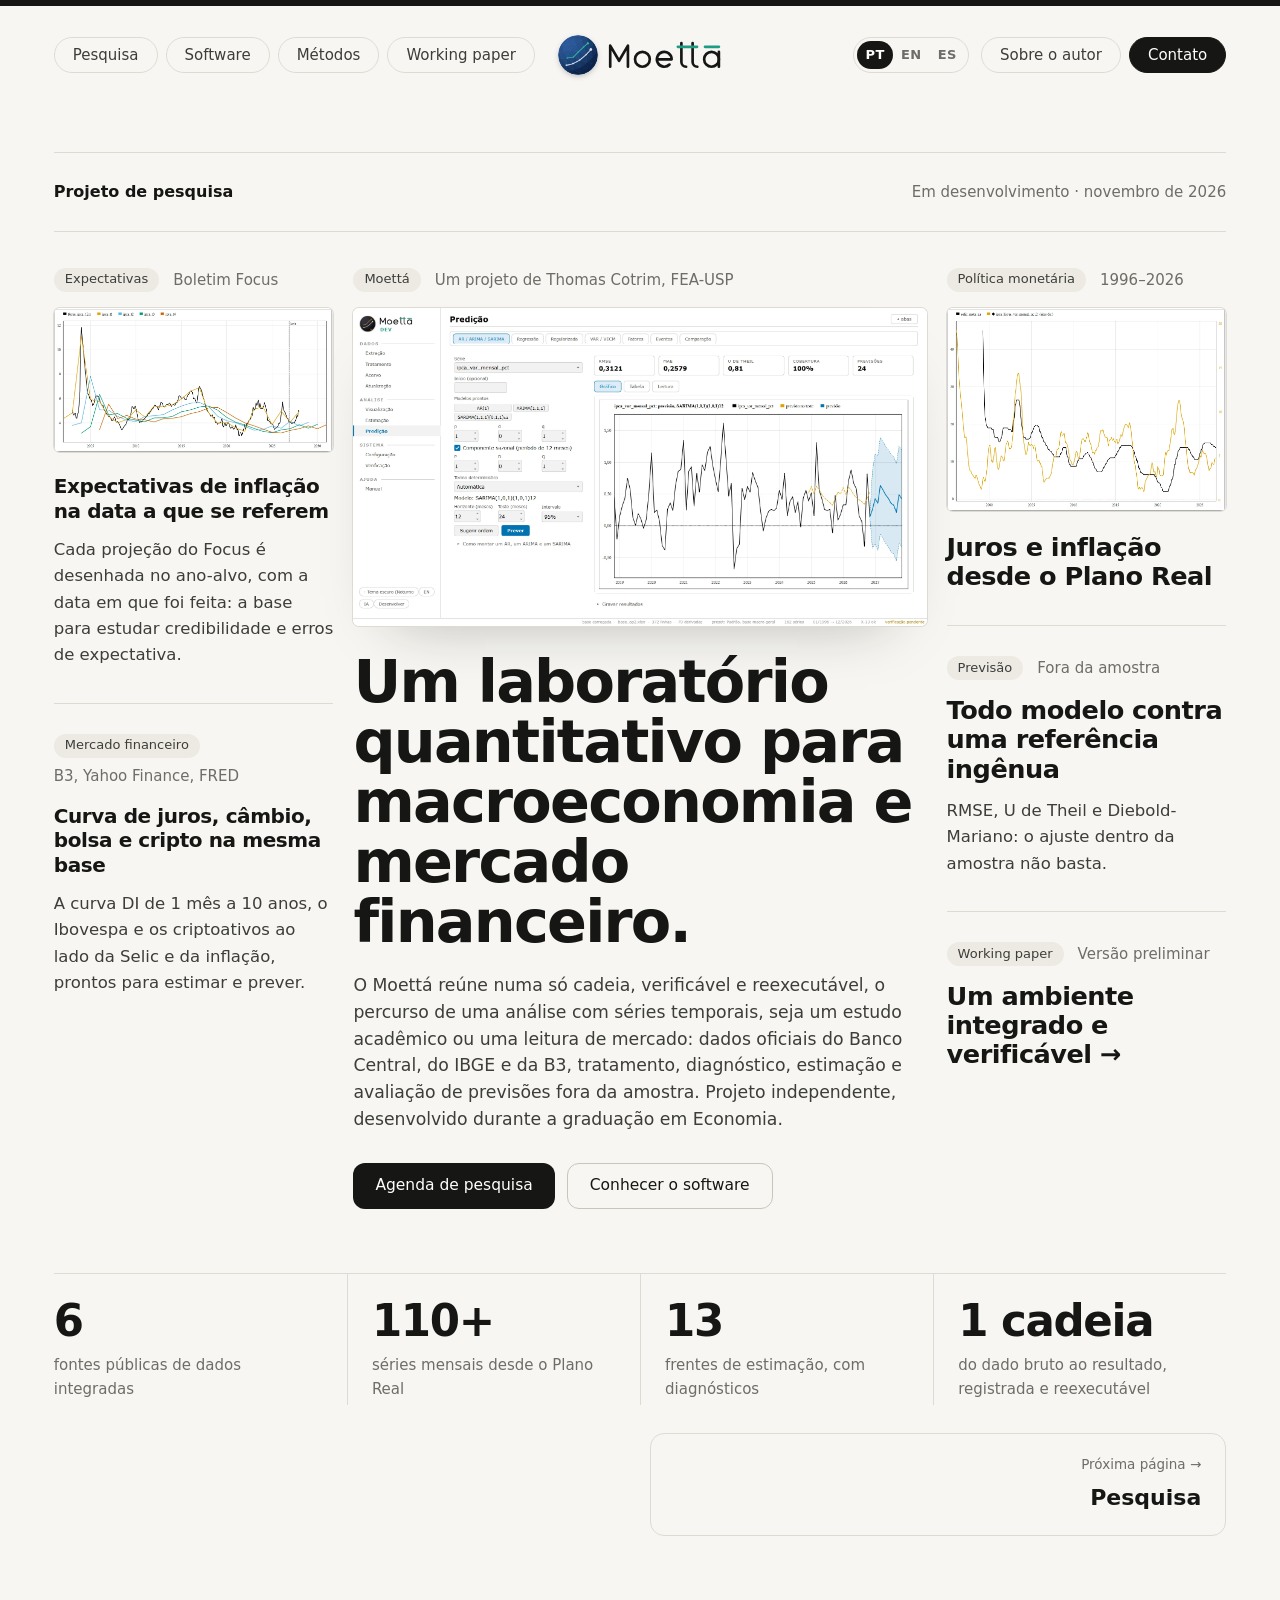
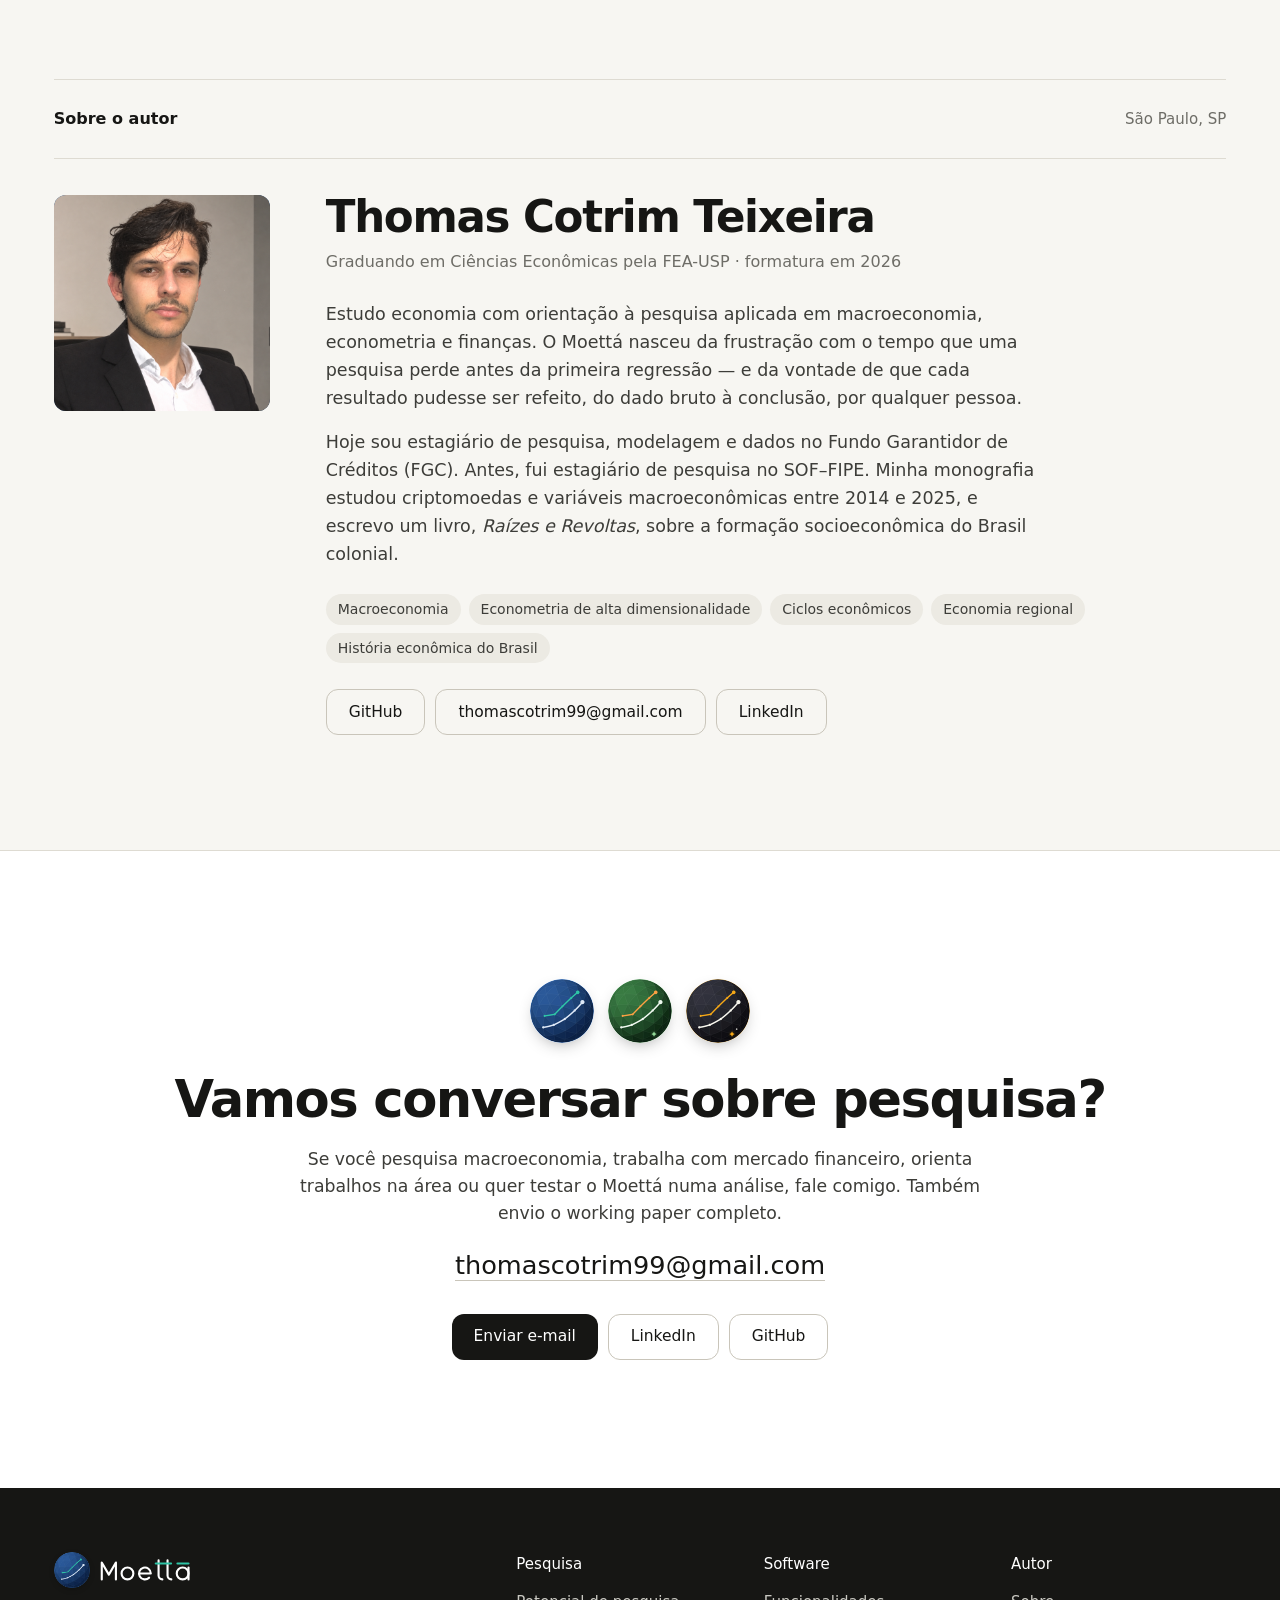
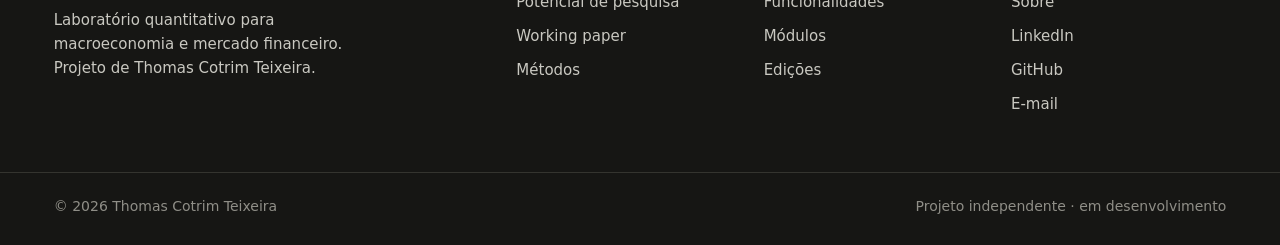
==== commit 40e862d1: "Add files via upload" ====
--- a/index.html
+++ b/index.html
@@ -9,30 +9,37 @@
   <meta property="og:title" content="Moettá — Macroeconomia e mercado financeiro">
   <meta property="og:description" content="Um laboratório quantitativo para pesquisa macroeconômica e análise de mercado financeiro. Projeto de Thomas Cotrim.">
   <meta property="og:image" content="assets/img/previsao.webp">
+  <link rel="alternate" hreflang="pt-BR" href="https://thomasct123.github.io/Moetta/">
+  <link rel="alternate" hreflang="en" href="https://thomasct123.github.io/Moetta/en/">
+  <link rel="alternate" hreflang="es" href="https://thomasct123.github.io/Moetta/es/">
   <link rel="icon" href="assets/marca/favicon.ico" sizes="any">
   <link rel="icon" href="assets/marca/moetta-128.png" type="image/png">
   <link rel="apple-touch-icon" href="assets/marca/moetta-512.png">
   <link rel="preconnect" href="https://fonts.googleapis.com">
   <link rel="preconnect" href="https://fonts.gstatic.com" crossorigin>
   <link href="https://fonts.googleapis.com/css2?family=Inter+Tight:wght@500;600;700&family=Inter:wght@400;500&family=JetBrains+Mono:wght@700&family=Newsreader:ital,opsz,wght@0,6..72,400;1,6..72,400&display=swap" rel="stylesheet">
-  <link rel="stylesheet" href="styles.css?v=7">
+  <link rel="stylesheet" href="styles.css?v=8">
+  <script>document.documentElement.classList.add("js")</script>
 </head>
 <body>
 
 <!-- ================= NAV ================= -->
 <header class="nav" id="topo">
   <div class="wrap nav__inner">
-    <nav class="nav__left" aria-label="Seções">
+    <nav class="nav__left" aria-label="Páginas">
       <a class="pill" href="#pesquisa">Pesquisa</a>
-      <a class="pill" href="#funcionalidades">Software</a>
+      <a class="pill" href="#software">Software</a>
       <a class="pill" href="#metodos">Métodos</a>
       <a class="pill" href="#working-paper">Working paper</a>
     </nav>
-    <a href="#topo" class="lockup lockup--nav" aria-label="Moettá, início">
+    <a href="#inicio" class="lockup lockup--nav" aria-label="Moettá, início">
       <img class="lockup__logo" src="assets/marca/moetta-128.png" alt="" width="40" height="40">
       <img class="lockup__nome" src="assets/marca/moetta-nome.svg" alt="Moettá" width="115" height="30">
     </a>
     <div class="nav__right">
+      <div class="lang" role="group" aria-label="Idioma">
+        <a href="./" hreflang="pt-BR" aria-current="true">PT</a><a href="en/" hreflang="en">EN</a><a href="es/" hreflang="es">ES</a>
+      </div>
       <a class="pill" href="#autor">Sobre o autor</a>
       <a class="pill pill--dark" href="#contato">Contato</a>
       <button class="icon-btn nav__toggle" aria-label="Abrir menu" aria-expanded="false">
@@ -42,15 +49,19 @@
   </div>
   <div class="drawer" hidden>
     <div class="wrap drawer__inner">
-      <a href="#pesquisa">Pesquisa</a><a href="#funcionalidades">Software</a><a href="#metodos">Métodos</a>
-      <a href="#working-paper">Working paper</a><a href="#ia">Assistente</a><a href="#autor">Sobre o autor</a><a href="#contato">Contato</a>
+      <a href="#inicio">Início</a><a href="#pesquisa">Pesquisa</a><a href="#software">Software</a><a href="#metodos">Métodos</a>
+      <a href="#working-paper">Working paper</a><a href="#autor">Sobre o autor</a><a href="#contato">Contato</a>
     </div>
   </div>
 </header>
 
 <main>
 
-<!-- ================= DESTAQUES (grade editorial) ================= -->
+<!-- =========================================================
+     PÁGINA 1 · INÍCIO
+     ========================================================= -->
+<div class="page is-active" id="inicio" data-title="Início">
+
 <section class="lead wrap">
   <div class="rowhead">
     <h2 class="rowhead__title">Projeto de pesquisa</h2>
@@ -85,7 +96,7 @@
       <p class="lede">O Moettá reúne numa só cadeia, verificável e reexecutável, o percurso de uma análise com séries temporais, seja um estudo acadêmico ou uma leitura de mercado: dados oficiais do Banco Central, do IBGE e da B3, tratamento, diagnóstico, estimação e avaliação de previsões fora da amostra. Projeto independente, desenvolvido durante a graduação em Economia.</p>
       <div class="actions">
         <a href="#pesquisa" class="btn btn--dark">Agenda de pesquisa</a>
-        <a href="#autor" class="btn btn--line">Sobre o autor</a>
+        <a href="#software" class="btn btn--line">Conhecer o software</a>
       </div>
     </div>
 
@@ -118,8 +129,14 @@
   </dl>
 </section>
 
-<!-- ================= POTENCIAL DE PESQUISA ================= -->
-<section class="section wrap" id="pesquisa">
+</div>
+
+<!-- =========================================================
+     PÁGINA 2 · PESQUISA
+     ========================================================= -->
+<div class="page" id="pesquisa" data-title="Pesquisa">
+
+<section class="section wrap">
   <div class="rowhead">
     <h2 class="rowhead__title">Potencial de pesquisa</h2>
     <p class="rowhead__meta">Perguntas que o Moettá já permite investigar</p>
@@ -165,8 +182,14 @@
   </div>
 </section>
 
-<!-- ================= SOFTWARE ================= -->
-<section class="section wrap" id="software">
+</div>
+
+<!-- =========================================================
+     PÁGINA 3 · SOFTWARE
+     ========================================================= -->
+<div class="page" id="software" data-title="Software">
+
+<section class="section wrap">
   <div class="rowhead">
     <h2 class="rowhead__title">O software</h2>
     <p class="rowhead__meta">Windows · PT / EN · sem servidor</p>
@@ -203,7 +226,6 @@
   </ol>
 </section>
 
-<!-- ================= FUNCIONALIDADES ================= -->
 <section class="section section--tint" id="funcionalidades">
   <div class="wrap">
     <div class="rowhead">
@@ -235,8 +257,7 @@
   </div>
 </section>
 
-<!-- ================= EM DETALHE ================= -->
-<section class="section wrap">
+<section class="section wrap" id="detalhe">
   <div class="rowhead">
     <h2 class="rowhead__title">Em detalhe</h2>
     <p class="rowhead__meta">Gráficos desenhados pelo próprio app, sem bibliotecas externas</p>
@@ -281,39 +302,46 @@
   </div>
 </section>
 
-<!-- ================= MÓDULOS ================= -->
-<section class="section section--tint" id="modulos">
+<section class="section section--tint" id="edicoes">
   <div class="wrap">
     <div class="rowhead">
-      <h2 class="rowhead__title">Módulos</h2>
-      <p class="rowhead__meta">Dez telas, na ordem de um estudo</p>
-    </div>
-    <div class="modules">
-      <div class="modules__col">
-        <p class="modules__label">Dados</p>
-        <div class="mod"><h3>Extração</h3><p>SGS e Focus (BCB), SIDRA (IBGE), curva DI da B3 de 1 mês a 10 anos, FRED e Yahoo Finance: atividade, crédito, juros, câmbio, commodities, bolsas e criptoativos.</p></div>
-        <div class="mod"><h3>Tratamento</h3><p>Redução ao mês, Focus por horizonte, ajuste sazonal X-13ARIMA-SEATS com STL de reserva, interpolação, defasagens e recorte, guardados em presets.</p></div>
-        <div class="mod"><h3>Acervo</h3><p>Cobertura, transformações, operações por fórmula, juros reais, renomeação, exportação e versões no SQL Server.</p></div>
-        <div class="mod"><h3>Atualização</h3><p>Reconhece a origem de cada coluna, derivada ou não, e a recalcula com os dados mais recentes.</p></div>
-      </div>
-      <div class="modules__col">
-        <p class="modules__label">Análise</p>
-        <div class="mod"><h3>Visualização</h3><p>Séries, correlação, análise técnica, fases do ciclo e triângulo de Hayek. Expectativas desenhadas na data-alvo.</p></div>
-        <div class="mod"><h3>Estimação</h3><p>Diagnóstico, regressão, cointegração, VAR, VECM, ARIMA/SARIMA, componentes principais, seleção de variáveis, projeções locais, Granger, ARDL, regimes de Markov e modelo próprio.</p></div>
-        <div class="mod"><h3>Predição</h3><p>AR/ARIMA/SARIMA, regressão, regularizada, VAR/VECM, fatores e eventos por Probit/Logit, com comparação fora da amostra.</p></div>
-      </div>
-      <div class="modules__col">
-        <p class="modules__label">Sistema e ajuda</p>
-        <div class="mod"><h3>Configuração</h3><p>Presets, X-13, configurações salvas, repositório, banco de dados, assistente e aparência: dez temas, fontes e idioma.</p></div>
-        <div class="mod"><h3>Verificação</h3><p>Bateria de testes do motor com impressão digital do código e registro da última verificação aprovada.</p></div>
-        <div class="mod"><h3>Manual</h3><p>Dez seções com pesquisa: fontes, fluxo, guia dos modelos, interpretações comentadas, glossário e armadilhas comuns.</p></div>
-      </div>
-    </div>
-  </div>
-</section>
-
-<!-- ================= MÉTODOS ================= -->
-<section class="section wrap" id="metodos">
+      <h2 class="rowhead__title">Edições</h2>
+      <p class="rowhead__meta">Um só motor econométrico, três variantes</p>
+    </div>
+    <div class="editions-grid">
+      <article>
+        <h3 class="lockup lockup--plan">
+          <img class="lockup__logo" src="assets/marca/moetta-128.png" alt="" width="52" height="52">
+          <span class="lockup__txt"><img class="lockup__nome" src="assets/marca/moetta-nome.svg" alt="Moettá" width="115" height="30"></span>
+        </h3>
+        <p>O laboratório completo: fontes, tratamento, estimação, predição e leitura dos resultados.</p>
+      </article>
+      <article>
+        <h3 class="lockup lockup--plan">
+          <img class="lockup__logo" src="assets/marca/moetta-ia-128.png" alt="" width="52" height="52">
+          <span class="lockup__txt"><img class="lockup__nome" src="assets/marca/moetta-nome.svg" alt="Moettá" width="100" height="26"><b class="lockup__suf">IA</b></span>
+        </h3>
+        <p>Acrescenta um assistente que opera o app por conversa, chamando as ferramentas do próprio motor.</p>
+      </article>
+      <article>
+        <h3 class="lockup lockup--plan">
+          <img class="lockup__logo" src="assets/marca/moetta-dev-128.png" alt="" width="52" height="52">
+          <span class="lockup__txt"><img class="lockup__nome" src="assets/marca/moetta-nome.svg" alt="Moettá" width="100" height="26"><b class="lockup__suf">Dev</b></span>
+        </h3>
+        <p>Acrescenta o modo Desenvolver, em que o assistente propõe novas telas e métodos como alterações verificadas.</p>
+      </article>
+    </div>
+  </div>
+</section>
+
+</div>
+
+<!-- =========================================================
+     PÁGINA 4 · MÉTODOS
+     ========================================================= -->
+<div class="page" id="metodos" data-title="Métodos">
+
+<section class="section wrap">
   <div class="rowhead">
     <h2 class="rowhead__title">Métodos</h2>
     <p class="rowhead__meta">Com os diagnósticos que os acompanham por padrão</p>
@@ -333,42 +361,75 @@
   </div>
 </section>
 
-<!-- ================= IA ================= -->
-<section class="section section--tint" id="ia">
+<section class="section section--tint" id="modulos">
   <div class="wrap">
     <div class="rowhead">
-      <h2 class="rowhead__title">Assistente</h2>
-      <p class="rowhead__meta">Moettá IA e Moettá Dev</p>
-    </div>
-    <div class="ia">
-      <div>
-        <h3 class="display">O modelo de linguagem propõe. O motor calcula.</h3>
-        <p class="lede">Um painel de conversa acompanha qualquer tela. Peça uma extração, um teste de raiz unitária ou uma previsão: o assistente chama as ferramentas do próprio app, e cada chamada aparece no chat com parâmetros e resultado.</p>
-        <ul class="checks">
-          <li>Nenhum número é produzido pelo modelo de linguagem — todos vêm do motor.</li>
-          <li>Ações que gravam, apagam ou substituem dados pedem confirmação.</li>
-          <li>Só nomes de séries, metadados e resumos são enviados; a base não sai do computador.</li>
-          <li>Registro de cada conversa, com a versão do motor e os dados de entrada.</li>
-        </ul>
-      </div>
-      <div class="ia__side">
-        <div class="chat">
-          <p class="chat__me">Teste se o IPCA mensal é estacionário e, se for, estime um ARIMA.</p>
-          <div class="chat__tool"><code>testar_raiz_unitaria</code><b>ok</b><small>ipca_var_mensal_pct · ADF e KPSS</small></div>
-          <div class="chat__tool"><code>estimar_arima</code><b>ok</b><small>ordem sugerida por AIC · resíduos diagnosticados</small></div>
-          <p class="chat__ai">Os dois testes apontam a série como estacionária em nível. O ARIMA escolhido deixa resíduos sem autocorrelação significativa (Ljung-Box)…</p>
-        </div>
-        <div class="dev">
-          <p class="meta"><span class="tag tag--gold">Moettá Dev</span><span>Modo Desenvolver</span></p>
-          <p>O assistente propõe alterações no código do próprio app como um diff. Nada é gravado sem o seu clique; a bateria de testes roda a cada mudança e tudo se reverte em um clique.</p>
-        </div>
-      </div>
-    </div>
-  </div>
-</section>
-
-<!-- ================= WORKING PAPER ================= -->
-<section class="section wrap" id="working-paper">
+      <h2 class="rowhead__title">Módulos</h2>
+      <p class="rowhead__meta">Dez telas, na ordem de um estudo</p>
+    </div>
+    <div class="modules">
+      <div class="modules__col">
+        <p class="modules__label">Dados</p>
+        <div class="mod"><h3>Extração</h3><p>SGS e Focus (BCB), SIDRA (IBGE), curva DI da B3 de 1 mês a 10 anos, FRED e Yahoo Finance: atividade, crédito, juros, câmbio, commodities, bolsas e criptoativos.</p></div>
+        <div class="mod"><h3>Tratamento</h3><p>Redução ao mês, Focus por horizonte, ajuste sazonal X-13ARIMA-SEATS com STL de reserva, interpolação, defasagens e recorte, guardados em presets.</p></div>
+        <div class="mod"><h3>Acervo</h3><p>Cobertura, transformações, operações por fórmula, juros reais, renomeação, exportação e versões no SQL Server.</p></div>
+        <div class="mod"><h3>Atualização</h3><p>Reconhece a origem de cada coluna, derivada ou não, e a recalcula com os dados mais recentes.</p></div>
+      </div>
+      <div class="modules__col">
+        <p class="modules__label">Análise</p>
+        <div class="mod"><h3>Visualização</h3><p>Séries, correlação, análise técnica, fases do ciclo e triângulo de Hayek. Expectativas desenhadas na data-alvo.</p></div>
+        <div class="mod"><h3>Estimação</h3><p>Diagnóstico, regressão, cointegração, VAR, VECM, ARIMA/SARIMA, componentes principais, seleção de variáveis, projeções locais, Granger, ARDL, regimes de Markov e modelo próprio.</p></div>
+        <div class="mod"><h3>Predição</h3><p>AR/ARIMA/SARIMA, regressão, regularizada, VAR/VECM, fatores e eventos por Probit/Logit, com comparação fora da amostra.</p></div>
+      </div>
+      <div class="modules__col">
+        <p class="modules__label">Sistema e ajuda</p>
+        <div class="mod"><h3>Configuração</h3><p>Presets, X-13, configurações salvas, repositório, banco de dados, assistente e aparência: dez temas, fontes e idioma.</p></div>
+        <div class="mod"><h3>Verificação</h3><p>Bateria de testes do motor com impressão digital do código e registro da última verificação aprovada.</p></div>
+        <div class="mod"><h3>Manual</h3><p>Dez seções com pesquisa: fontes, fluxo, guia dos modelos, interpretações comentadas, glossário e armadilhas comuns.</p></div>
+      </div>
+    </div>
+  </div>
+</section>
+
+<section class="section wrap" id="ia">
+  <div class="rowhead">
+    <h2 class="rowhead__title">Assistente</h2>
+    <p class="rowhead__meta">Moettá IA e Moettá Dev</p>
+  </div>
+  <div class="ia">
+    <div>
+      <h3 class="display">O modelo de linguagem propõe. O motor calcula.</h3>
+      <p class="lede">Um painel de conversa acompanha qualquer tela. Peça uma extração, um teste de raiz unitária ou uma previsão: o assistente chama as ferramentas do próprio app, e cada chamada aparece no chat com parâmetros e resultado.</p>
+      <ul class="checks">
+        <li>Nenhum número é produzido pelo modelo de linguagem — todos vêm do motor.</li>
+        <li>Ações que gravam, apagam ou substituem dados pedem confirmação.</li>
+        <li>Só nomes de séries, metadados e resumos são enviados; a base não sai do computador.</li>
+        <li>Registro de cada conversa, com a versão do motor e os dados de entrada.</li>
+      </ul>
+    </div>
+    <div class="ia__side">
+      <div class="chat">
+        <p class="chat__me">Teste se o IPCA mensal é estacionário e, se for, estime um ARIMA.</p>
+        <div class="chat__tool"><code>testar_raiz_unitaria</code><b>ok</b><small>ipca_var_mensal_pct · ADF e KPSS</small></div>
+        <div class="chat__tool"><code>estimar_arima</code><b>ok</b><small>ordem sugerida por AIC · resíduos diagnosticados</small></div>
+        <p class="chat__ai">Os dois testes apontam a série como estacionária em nível. O ARIMA escolhido deixa resíduos sem autocorrelação significativa (Ljung-Box)…</p>
+      </div>
+      <div class="dev">
+        <p class="meta"><span class="tag tag--gold">Moettá Dev</span><span>Modo Desenvolver</span></p>
+        <p>O assistente propõe alterações no código do próprio app como um diff. Nada é gravado sem o seu clique; a bateria de testes roda a cada mudança e tudo se reverte em um clique.</p>
+      </div>
+    </div>
+  </div>
+</section>
+
+</div>
+
+<!-- =========================================================
+     PÁGINA 5 · WORKING PAPER
+     ========================================================= -->
+<div class="page" id="working-paper" data-title="Working paper">
+
+<section class="section wrap">
   <div class="rowhead">
     <h2 class="rowhead__title">Working paper</h2>
     <p class="rowhead__meta">Versão preliminar · novembro de 2026</p>
@@ -393,40 +454,11 @@
   </figure>
 </section>
 
-<!-- ================= EDIÇÕES ================= -->
-<section class="section section--tint" id="edicoes">
-  <div class="wrap">
-    <div class="rowhead">
-      <h2 class="rowhead__title">Edições</h2>
-      <p class="rowhead__meta">Um só motor econométrico, três variantes</p>
-    </div>
-    <div class="editions-grid">
-      <article>
-        <h3 class="lockup lockup--plan">
-          <img class="lockup__logo" src="assets/marca/moetta-128.png" alt="" width="52" height="52">
-          <span class="lockup__txt"><img class="lockup__nome" src="assets/marca/moetta-nome.svg" alt="Moettá" width="115" height="30"></span>
-        </h3>
-        <p>O laboratório completo: fontes, tratamento, estimação, predição e leitura dos resultados.</p>
-      </article>
-      <article>
-        <h3 class="lockup lockup--plan">
-          <img class="lockup__logo" src="assets/marca/moetta-ia-128.png" alt="" width="52" height="52">
-          <span class="lockup__txt"><img class="lockup__nome" src="assets/marca/moetta-nome.svg" alt="Moettá" width="100" height="26"><b class="lockup__suf">IA</b></span>
-        </h3>
-        <p>Acrescenta um assistente que opera o app por conversa, chamando as ferramentas do próprio motor.</p>
-      </article>
-      <article>
-        <h3 class="lockup lockup--plan">
-          <img class="lockup__logo" src="assets/marca/moetta-dev-128.png" alt="" width="52" height="52">
-          <span class="lockup__txt"><img class="lockup__nome" src="assets/marca/moetta-nome.svg" alt="Moettá" width="100" height="26"><b class="lockup__suf">Dev</b></span>
-        </h3>
-        <p>Acrescenta o modo Desenvolver, em que o assistente propõe novas telas e métodos como alterações verificadas.</p>
-      </article>
-    </div>
-  </div>
-</section>
-
-<!-- ================= SOBRE O AUTOR ================= -->
+</div>
+
+<!-- =========================================================
+     FINAL COMUM A TODAS AS PÁGINAS: autor e contato
+     ========================================================= -->
 <section class="section wrap" id="autor">
   <div class="rowhead">
     <h2 class="rowhead__title">Sobre o autor</h2>
@@ -455,7 +487,6 @@
   </div>
 </section>
 
-<!-- ================= CONTATO ================= -->
 <section class="cta" id="contato">
   <div class="wrap cta__inner">
     <div class="editions" aria-label="As três edições do Moettá">
@@ -479,7 +510,7 @@
 <footer class="footer">
   <div class="wrap footer__grid">
     <div>
-      <a href="#topo" class="lockup lockup--foot" aria-label="Moettá, início"><img class="lockup__logo" src="assets/marca/moetta-128.png" alt="" width="36" height="36"><img class="lockup__nome" src="assets/marca/moetta-nome-claro.svg" alt="Moettá" width="92" height="24"></a>
+      <a href="#inicio" class="lockup lockup--foot" aria-label="Moettá, início"><img class="lockup__logo" src="assets/marca/moetta-128.png" alt="" width="36" height="36"><img class="lockup__nome" src="assets/marca/moetta-nome-claro.svg" alt="Moettá" width="92" height="24"></a>
       <p class="footer__note">Laboratório quantitativo para macroeconomia e mercado financeiro. Projeto de Thomas Cotrim Teixeira.</p>
     </div>
     <div><p class="footer__h">Pesquisa</p><a href="#pesquisa">Potencial de pesquisa</a><a href="#working-paper">Working paper</a><a href="#metodos">Métodos</a></div>
@@ -494,6 +525,6 @@
   <img alt="">
 </div>
 
-<script src="main.js?v=3" defer></script>
+<script src="main.js?v=4" defer></script>
 </body>
 </html>
--- a/styles.css
+++ b/styles.css
@@ -93,6 +93,24 @@
 .nav__left { display: flex; gap: 8px; }
 .nav__right { display: flex; gap: 8px; justify-content: flex-end; align-items: center; }
 .nav.is-scrolled { box-shadow: 0 1px 0 var(--rule); }
+.nav__left .pill[aria-current="page"] { background: var(--pill); border-color: var(--rule-strong); color: var(--ink); }
+.drawer__inner a[aria-current="page"] { color: var(--teal); }
+/* idioma */
+.lang { display: inline-flex; height: 36px; padding: 3px; border: 1px solid var(--rule); border-radius: 999px; margin-right: 4px; }
+.lang a { display: inline-grid; place-items: center; min-width: 34px; padding: 0 8px; border-radius: 999px; font-size: 13px; font-weight: 600; letter-spacing: .04em; color: var(--muted); transition: background .2s, color .2s; }
+.lang a:hover { color: var(--ink); }
+.lang a[aria-current="true"] { background: var(--ink); color: #fff; }
+
+/* ---------- páginas ---------- */
+.js .page { display: none; }
+.js .page.is-active { display: block; animation: page-in .45s var(--ease); }
+@keyframes page-in { from { opacity: 0; transform: translateY(8px); } to { opacity: 1; transform: none; } }
+.pager { display: grid; grid-template-columns: 1fr 1fr; gap: 20px; padding-top: 28px; padding-bottom: 28px; }
+.pager a { display: grid; gap: 4px; padding: 20px 24px; border: 1px solid var(--rule); border-radius: 14px; font-family: var(--head); font-size: 22px; font-weight: 600; color: var(--ink); transition: background .2s, border-color .2s; }
+.pager a:hover { background: var(--pill); border-color: var(--pill); }
+.pager small { font-family: var(--sans); font-size: 13.5px; font-weight: 500; color: var(--muted); }
+.pager__next { text-align: right; grid-column: 2; }
+@media (prefers-reduced-motion: reduce) { .js .page.is-active { animation: none; } }
 /* marca: logo da edição + logotipo monolinear do app (+ sufixo da edição) */
 .lockup { display: inline-flex; align-items: center; gap: 10px; }
 .lockup__logo { flex: none; border-radius: 50%; box-shadow: 0 2px 6px -2px rgba(0, 0, 0, .35); }
@@ -366,8 +384,11 @@
 }
 
 /* ---------- responsivo ---------- */
+@media (max-width: 1240px) {
+  .nav__left { visibility: hidden; }
+  .nav__toggle { display: inline-grid; }
+}
 @media (max-width: 1180px) {
-  .nav__left .pill:nth-child(n+3) { display: none; }
   .lead__grid { grid-template-columns: minmax(0, 1fr) minmax(0, 1.6fr); }
   .lead__col:last-child { grid-column: 1 / -1; display: grid; grid-template-columns: repeat(3, minmax(0, 1fr)); gap: 20px; margin-top: 16px; padding-top: 30px; border-top: 1px solid var(--rule); }
   .lead__col:last-child .story--rule { margin: 0; padding: 0; border: 0; }
@@ -388,12 +409,18 @@
 @media (max-width: 860px) {
   .nav__inner { grid-template-columns: 1fr auto; height: 72px; }
   .nav__left, .nav__right .pill { display: none; }
+  .lang { margin-right: 0; }
   .lockup--nav { justify-self: start; }
   .lockup--nav .lockup__logo { width: 34px; height: 34px; }
   .lockup--nav .lockup__nome { height: 25px; }
   .audience__grid { grid-template-columns: 1fr; gap: 26px; }
   .research, .editions-grid { grid-template-columns: 1fr; }
   .nav__toggle { display: inline-grid; }
+  .lang a { min-width: 30px; padding: 0 6px; }
+  .pager { grid-template-columns: 1fr; gap: 12px; }
+  .pager__next { grid-column: 1; }
+  .pager > span { display: none; }
+  .pager a { font-size: 19px; padding: 16px 18px; }
   .lead { padding-top: 24px; }
   .lead__col:first-child, .lead__col:last-child { grid-template-columns: 1fr; gap: 0; }
   .lead__col:first-child .story--rule, .lead__col:last-child .story--rule { margin-top: 30px; padding-top: 28px; border-top: 1px solid var(--rule); }
